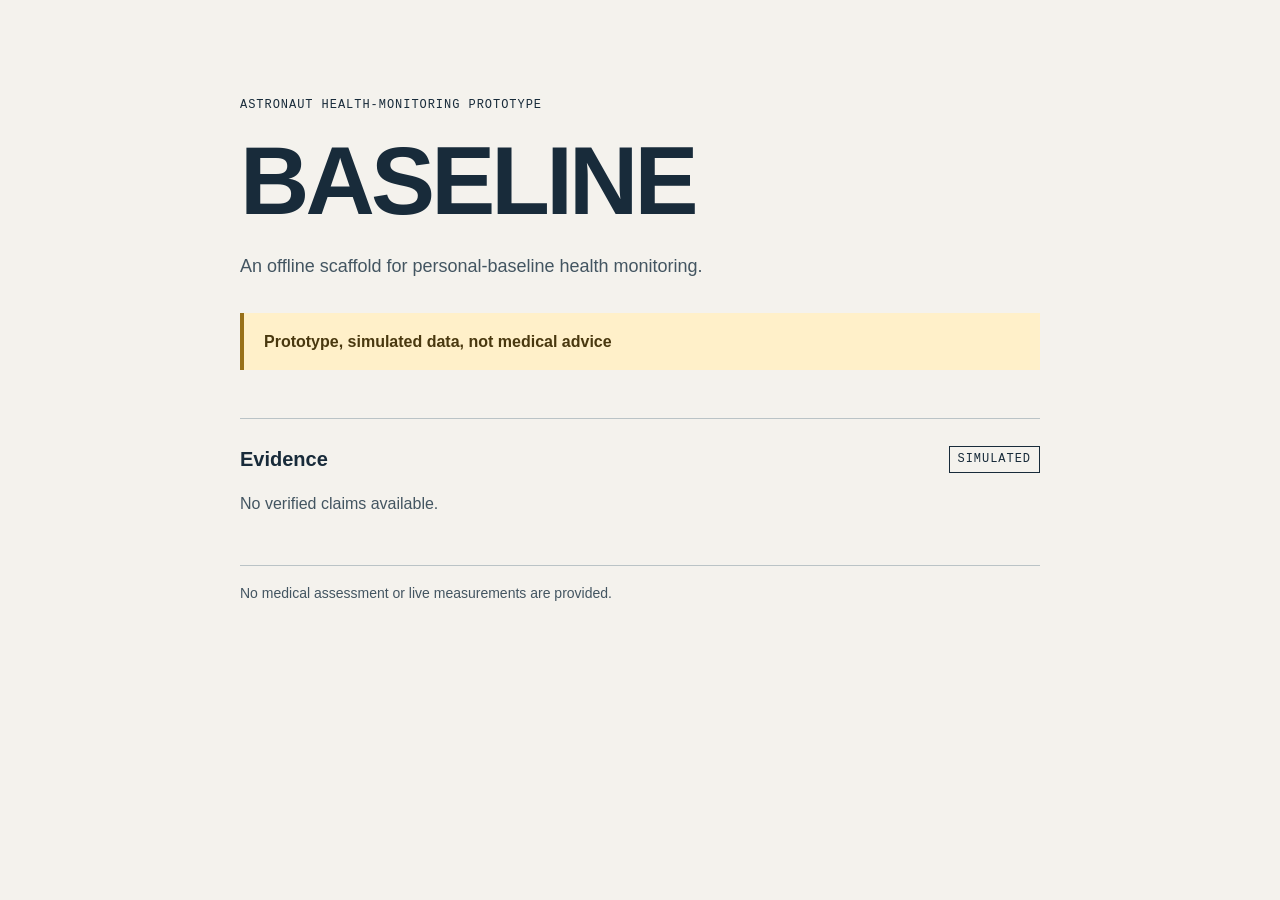
==== index.html @ b64723aa "Add offline BASELINE scaffold" ====
<!doctype html>
<html lang="en">
  <head>
    <meta charset="utf-8">
    <meta name="viewport" content="width=device-width, initial-scale=1">
    <title>BASELINE</title>
    <link rel="stylesheet" href="styles.css">
    <script src="data/claims.js" defer></script>
    <script src="app.js" defer></script>
  </head>
  <body>
    <main class="site-shell">
      <header>
        <p class="eyebrow">Astronaut health-monitoring prototype</p>
        <h1>BASELINE</h1>
        <p class="intro">An offline scaffold for personal-baseline health monitoring.</p>
      </header>

      <p class="prototype-banner" role="note">Prototype, simulated data, not medical advice</p>

      <section class="evidence" aria-labelledby="evidence-heading">
        <div class="section-heading">
          <h2 id="evidence-heading">Evidence</h2>
          <span class="status-label">SIMULATED</span>
        </div>
        <p id="claims-status">No verified claims available.</p>
        <ul id="claims-list" hidden></ul>
      </section>

      <footer>No medical assessment or live measurements are provided.</footer>
    </main>
  </body>
</html>
---- styles.css ----
:root {
  color-scheme: light;
  font-family: "Segoe UI", Arial, sans-serif;
  color: #182b3a;
  background: #f4f2ed;
  line-height: 1.6;
}

* {
  box-sizing: border-box;
}

body {
  margin: 0;
  min-height: 100vh;
}

.site-shell {
  max-width: 56rem;
  margin: 0 auto;
  padding: clamp(2rem, 8vw, 6rem) clamp(1.25rem, 5vw, 3rem);
}

.eyebrow,
.status-label {
  font-family: Consolas, "Courier New", monospace;
  font-size: 0.75rem;
  letter-spacing: 0.08em;
  text-transform: uppercase;
}

.eyebrow {
  margin: 0 0 1rem;
}

h1 {
  margin: 0;
  font-size: clamp(2.75rem, 10vw, 6rem);
  line-height: 1.05;
  letter-spacing: -0.04em;
}

.intro {
  margin: 1.25rem 0 0;
  max-width: 38rem;
  color: #435561;
  font-size: 1.125rem;
}

.prototype-banner {
  margin: 2rem 0 0;
  padding: 1rem 1.25rem;
  border-left: 4px solid #987018;
  background: #fff0c9;
  color: #49380f;
  font-weight: 600;
}

.evidence {
  margin-top: 3rem;
  padding-top: 1.5rem;
  border-top: 1px solid #bac3c6;
}

.section-heading {
  display: flex;
  align-items: center;
  justify-content: space-between;
  flex-wrap: wrap;
  gap: 0.75rem;
}

h2 {
  margin: 0;
  font-size: 1.25rem;
}

.status-label {
  border: 1px solid currentColor;
  padding: 0.2rem 0.5rem;
}

#claims-status,
footer {
  color: #435561;
}

#claims-list {
  padding-left: 1.25rem;
  overflow-wrap: anywhere;
}

#claims-list li + li {
  margin-top: 0.75rem;
}

footer {
  margin-top: 3rem;
  padding-top: 1rem;
  border-top: 1px solid #bac3c6;
  font-size: 0.875rem;
}
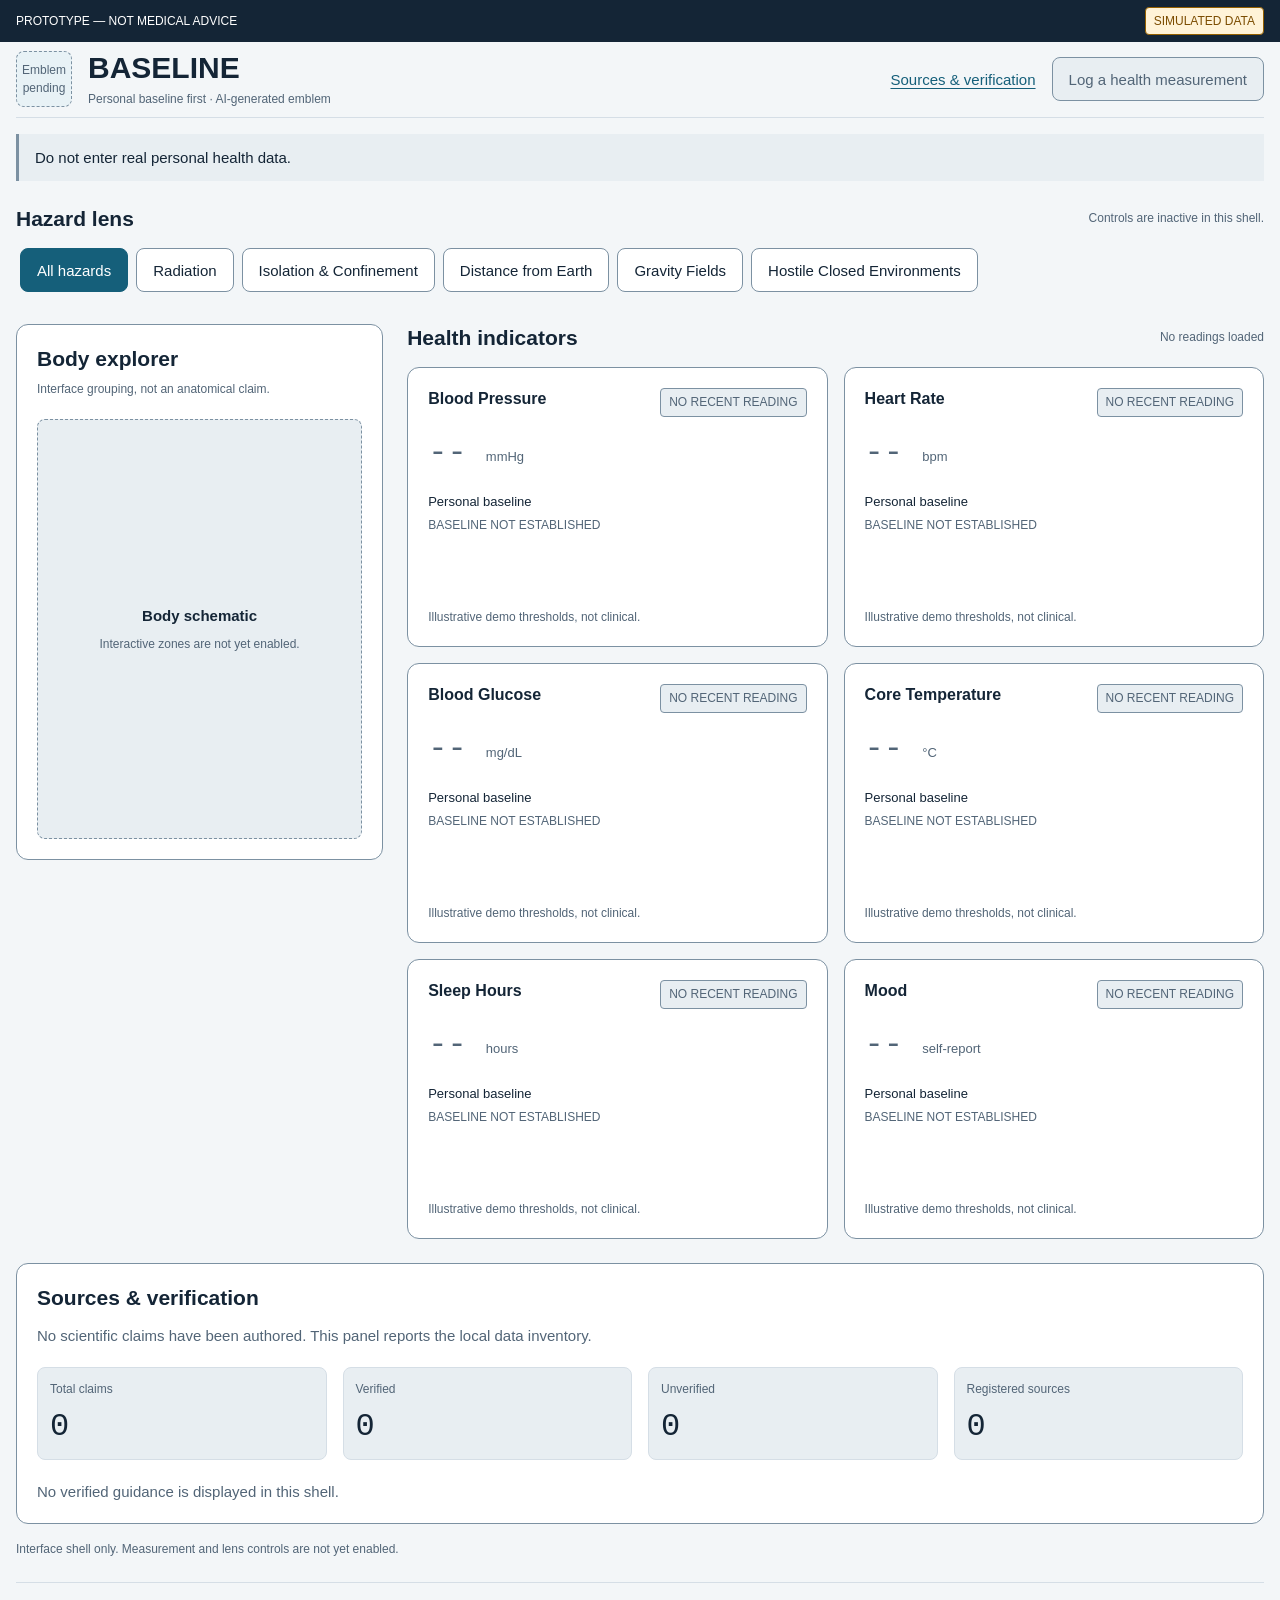
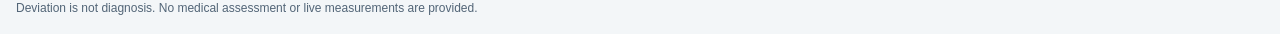
==== commit 9e3aae5b: "Apply BASELINE design tokens and shell" ====
--- a/index.html
+++ b/index.html
@@ -1,33 +1,179 @@
+<!-- AI-assisted (GPT-6 Astra via Kilo), reviewed by author. -->
 <!doctype html>
 <html lang="en">
   <head>
     <meta charset="utf-8">
     <meta name="viewport" content="width=device-width, initial-scale=1">
     <title>BASELINE</title>
+    <link rel="icon" href="favicon.svg" type="image/svg+xml">
     <link rel="stylesheet" href="styles.css">
+    <script src="data/sources.js" defer></script>
     <script src="data/claims.js" defer></script>
     <script src="app.js" defer></script>
   </head>
   <body>
-    <main class="site-shell">
-      <header>
-        <p class="eyebrow">Astronaut health-monitoring prototype</p>
-        <h1>BASELINE</h1>
-        <p class="intro">An offline scaffold for personal-baseline health monitoring.</p>
-      </header>
+    <a class="skip-link" href="#main-content">Skip to health monitor</a>
 
-      <p class="prototype-banner" role="note">Prototype, simulated data, not medical advice</p>
+    <div class="compliance-bar" role="note">
+      <div class="page-wrap compliance-inner">
+        <span>PROTOTYPE &mdash; NOT MEDICAL ADVICE</span>
+        <span class="simulated-badge">SIMULATED DATA</span>
+      </div>
+    </div>
 
-      <section class="evidence" aria-labelledby="evidence-heading">
+    <header class="page-wrap site-header">
+      <div class="brand">
+        <div class="brand-logo">
+          <img id="project-logo" src="assets/baseline-logo.png"
+               alt="BASELINE project emblem (AI-generated)" width="56" height="56">
+          <span id="logo-placeholder" class="logo-placeholder" hidden>Emblem<br>pending</span>
+        </div>
+        <div class="brand-copy">
+          <h1>BASELINE</h1>
+          <p class="metadata">Personal baseline first &middot; AI-generated emblem</p>
+        </div>
+      </div>
+      <div class="header-actions">
+        <a href="#sources-verification">Sources &amp; verification</a>
+        <button id="open-entry" class="button-primary" type="button"
+                aria-describedby="shell-note" disabled>Log a health measurement</button>
+      </div>
+    </header>
+
+    <main id="main-content" class="page-wrap" tabindex="-1">
+      <p class="privacy-notice">Do not enter real personal health data.</p>
+
+      <section class="hazard-bar" aria-labelledby="hazard-heading">
         <div class="section-heading">
-          <h2 id="evidence-heading">Evidence</h2>
-          <span class="status-label">SIMULATED</span>
+          <h2 id="hazard-heading">Hazard lens</h2>
+          <p id="hazard-note" class="metadata">Controls are inactive in this shell.</p>
         </div>
-        <p id="claims-status">No verified claims available.</p>
-        <ul id="claims-list" hidden></ul>
+        <div class="hazard-options" role="group" aria-label="Hazard lens selection"
+             aria-describedby="hazard-note">
+          <button class="hazard-button" type="button" data-hazard="all"
+                  aria-pressed="true" disabled>All hazards</button>
+          <button class="hazard-button" type="button" data-hazard="radiation"
+                  aria-pressed="false" disabled>Radiation</button>
+          <button class="hazard-button" type="button" data-hazard="isolation"
+                  aria-pressed="false" disabled>Isolation &amp; Confinement</button>
+          <button class="hazard-button" type="button" data-hazard="distance"
+                  aria-pressed="false" disabled>Distance from Earth</button>
+          <button class="hazard-button" type="button" data-hazard="gravity"
+                  aria-pressed="false" disabled>Gravity Fields</button>
+          <button class="hazard-button" type="button" data-hazard="closed-environment"
+                  aria-pressed="false" disabled>Hostile Closed Environments</button>
+        </div>
       </section>
 
-      <footer>No medical assessment or live measurements are provided.</footer>
+      <div class="dashboard-grid">
+        <aside class="body-panel" aria-labelledby="body-heading">
+          <h2 id="body-heading">Body explorer</h2>
+          <p class="metadata">Interface grouping, not an anatomical claim.</p>
+          <div id="body-figure-slot" class="body-figure-slot">
+            <div>
+              <p class="slot-title">Body schematic</p>
+              <p class="metadata">Interactive zones are not yet enabled.</p>
+            </div>
+          </div>
+        </aside>
+
+        <section class="indicators" aria-labelledby="indicators-heading">
+          <div class="section-heading">
+            <h2 id="indicators-heading">Health indicators</h2>
+            <p class="metadata">No readings loaded</p>
+          </div>
+          <div id="indicator-grid" class="indicator-grid">
+            <article id="card-blood-pressure" class="indicator-card" data-indicator="blood-pressure"
+                     aria-labelledby="heading-blood-pressure">
+              <header class="card-heading">
+                <h3 id="heading-blood-pressure">Blood Pressure</h3>
+                <span class="status-badge status-neutral">NO RECENT READING</span>
+              </header>
+              <p class="measurement"><span aria-hidden="true">--</span> <span class="measurement-unit">mmHg</span></p>
+              <p><span class="field-label">Personal baseline</span><br><span class="metadata">BASELINE NOT ESTABLISHED</span></p>
+              <p class="metadata slot-description">Illustrative demo thresholds, not clinical.</p>
+            </article>
+
+            <article id="card-heart-rate" class="indicator-card" data-indicator="heart-rate"
+                     aria-labelledby="heading-heart-rate">
+              <header class="card-heading">
+                <h3 id="heading-heart-rate">Heart Rate</h3>
+                <span class="status-badge status-neutral">NO RECENT READING</span>
+              </header>
+              <p class="measurement"><span aria-hidden="true">--</span> <span class="measurement-unit">bpm</span></p>
+              <p><span class="field-label">Personal baseline</span><br><span class="metadata">BASELINE NOT ESTABLISHED</span></p>
+              <p class="metadata slot-description">Illustrative demo thresholds, not clinical.</p>
+            </article>
+
+            <article id="card-blood-glucose" class="indicator-card" data-indicator="blood-glucose"
+                     aria-labelledby="heading-blood-glucose">
+              <header class="card-heading">
+                <h3 id="heading-blood-glucose">Blood Glucose</h3>
+                <span class="status-badge status-neutral">NO RECENT READING</span>
+              </header>
+              <p class="measurement"><span aria-hidden="true">--</span> <span class="measurement-unit">mg/dL</span></p>
+              <p><span class="field-label">Personal baseline</span><br><span class="metadata">BASELINE NOT ESTABLISHED</span></p>
+              <p class="metadata slot-description">Illustrative demo thresholds, not clinical.</p>
+            </article>
+
+            <article id="card-core-temperature" class="indicator-card" data-indicator="core-temperature"
+                     aria-labelledby="heading-core-temperature">
+              <header class="card-heading">
+                <h3 id="heading-core-temperature">Core Temperature</h3>
+                <span class="status-badge status-neutral">NO RECENT READING</span>
+              </header>
+              <p class="measurement"><span aria-hidden="true">--</span> <span class="measurement-unit">&deg;C</span></p>
+              <p><span class="field-label">Personal baseline</span><br><span class="metadata">BASELINE NOT ESTABLISHED</span></p>
+              <p class="metadata slot-description">Illustrative demo thresholds, not clinical.</p>
+            </article>
+
+            <article id="card-sleep-hours" class="indicator-card" data-indicator="sleep-hours"
+                     aria-labelledby="heading-sleep-hours">
+              <header class="card-heading">
+                <h3 id="heading-sleep-hours">Sleep Hours</h3>
+                <span class="status-badge status-neutral">NO RECENT READING</span>
+              </header>
+              <p class="measurement"><span aria-hidden="true">--</span> <span class="measurement-unit">hours</span></p>
+              <p><span class="field-label">Personal baseline</span><br><span class="metadata">BASELINE NOT ESTABLISHED</span></p>
+              <p class="metadata slot-description">Illustrative demo thresholds, not clinical.</p>
+            </article>
+
+            <article id="card-mood" class="indicator-card" data-indicator="mood"
+                     aria-labelledby="heading-mood">
+              <header class="card-heading">
+                <h3 id="heading-mood">Mood</h3>
+                <span class="status-badge status-neutral">NO RECENT READING</span>
+              </header>
+              <p class="measurement"><span aria-hidden="true">--</span> <span class="measurement-unit">self-report</span></p>
+              <p><span class="field-label">Personal baseline</span><br><span class="metadata">BASELINE NOT ESTABLISHED</span></p>
+              <p class="metadata slot-description">Illustrative demo thresholds, not clinical.</p>
+            </article>
+          </div>
+        </section>
+      </div>
+
+      <section id="sources-verification" class="sources-panel" aria-labelledby="sources-heading">
+        <h2 id="sources-heading">Sources &amp; verification</h2>
+        <p>No scientific claims have been authored. This panel reports the local data inventory.</p>
+        <dl class="source-counts">
+          <div><dt>Total claims</dt><dd id="claims-total">--</dd></div>
+          <div><dt>Verified</dt><dd id="claims-verified">--</dd></div>
+          <div><dt>Unverified</dt><dd id="claims-unverified">--</dd></div>
+          <div><dt>Registered sources</dt><dd id="sources-total">--</dd></div>
+        </dl>
+        <p id="claims-status">No verified guidance is displayed in this shell.</p>
+        <noscript>Enable JavaScript to calculate counts from the local data files.</noscript>
+        <section id="dev-lint-panel" class="dev-panel" aria-labelledby="dev-lint-heading" hidden>
+          <h3 id="dev-lint-heading">Development lint</h3>
+          <p class="metadata">Every verified claim needs a registered source ID and a non-empty locator.</p>
+          <p id="dev-lint-status" role="status">Checking verified claim metadata...</p>
+          <ul id="dev-lint-issues" hidden></ul>
+        </section>
+      </section>
+
+      <p id="shell-note" class="metadata">Interface shell only. Measurement and lens controls are not yet enabled.</p>
     </main>
+
+    <footer class="page-wrap site-footer">Deviation is not diagnosis. No medical assessment or live measurements are provided.</footer>
   </body>
 </html>
--- a/styles.css
+++ b/styles.css
@@ -1,13 +1,84 @@
+/* AI-assisted (GPT-6 Astra via Kilo), reviewed by author. */
 :root {
+  /* Brand */
+  --brand-primary: #155F7A;
+  --brand-hover: #104D64;
+  --brand-pressed: #0C3F53;
+  --brand-tint: #E8F2F6;
+
+  /* Surfaces */
+  --bg-canvas: #F3F6F8;
+  --bg-surface: #FFFFFF;
+  --bg-surface-muted: #E8EEF2;
+  --bg-banner: #142536;
+
+  /* Borders */
+  --border-strong: #7C91A2;
+  --border-soft: #D5DEE6;
+
+  /* Typography */
+  --text-primary: #142536;
+  --text-secondary: #526577;
+  --text-inverse: #FFFFFF;
+
+  /* Clinical status */
+  --status-good-bg: #E7F4EB;
+  --status-good-border: #397A57;
+  --status-good-text: #17613D;
+  --status-warn-bg: #FFF3D8;
+  --status-warn-border: #946000;
+  --status-warn-text: #7B4C00;
+  --status-alert-bg: #FCEAEA;
+  --status-alert-border: #B33A3A;
+  --status-alert-text: #A12B2B;
+
+  /* Compliance */
+  --prototype-bg: #142536;
+  --prototype-text: #FFFFFF;
+  --simulated-bg: #FFF3D8;
+  --simulated-border: #946000;
+  --simulated-text: #7B4C00;
+
+  /* Charts and interactions */
+  --chart-line: #155F7A;
+  --chart-grid: #D5DEE6;
+  --chart-baseline-band: #E8EEF2;
+  --focus-ring: #155F7A;
+
+  /* Fonts */
+  --font-ui: "Inter", "Segoe UI", Roboto, Helvetica, Arial, sans-serif;
+  --font-data: "IBM Plex Mono", Consolas, monospace;
+
+  /* Radius */
+  --radius-sm: 4px;
+  --radius-md: 8px;
+  --radius-lg: 12px;
+  --radius-xl: 16px;
+
+  /* Spacing */
+  --space-1: 4px;
+  --space-2: 8px;
+  --space-3: 12px;
+  --space-4: 16px;
+  --space-5: 20px;
+  --space-6: 24px;
+  --space-8: 32px;
+
   color-scheme: light;
-  font-family: "Segoe UI", Arial, sans-serif;
-  color: #182b3a;
-  background: #f4f2ed;
-  line-height: 1.6;
+  font-family: var(--font-ui);
+  color: var(--text-primary);
+  background: var(--bg-canvas);
+  font-size: 15px;
+  line-height: 1.55;
+  font-variant-numeric: tabular-nums;
 }
 
 * {
   box-sizing: border-box;
+}
+
+[hidden] {
+  display: none !important;
 }
 
 body {
@@ -15,88 +86,448 @@
   min-height: 100vh;
 }
 
-.site-shell {
-  max-width: 56rem;
-  margin: 0 auto;
-  padding: clamp(2rem, 8vw, 6rem) clamp(1.25rem, 5vw, 3rem);
-}
-
-.eyebrow,
-.status-label {
-  font-family: Consolas, "Courier New", monospace;
-  font-size: 0.75rem;
-  letter-spacing: 0.08em;
-  text-transform: uppercase;
-}
-
-.eyebrow {
-  margin: 0 0 1rem;
+h1,
+h2,
+h3,
+p {
+  margin: 0;
 }
 
 h1 {
-  margin: 0;
-  font-size: clamp(2.75rem, 10vw, 6rem);
-  line-height: 1.05;
-  letter-spacing: -0.04em;
-}
-
-.intro {
-  margin: 1.25rem 0 0;
-  max-width: 38rem;
-  color: #435561;
-  font-size: 1.125rem;
-}
-
-.prototype-banner {
-  margin: 2rem 0 0;
-  padding: 1rem 1.25rem;
-  border-left: 4px solid #987018;
-  background: #fff0c9;
-  color: #49380f;
+  font-size: 30px;
+  font-weight: 650;
+  line-height: 1.2;
+}
+
+h2 {
+  font-size: 21px;
   font-weight: 600;
-}
-
-.evidence {
-  margin-top: 3rem;
-  padding-top: 1.5rem;
-  border-top: 1px solid #bac3c6;
-}
-
-.section-heading {
+  line-height: 1.3;
+}
+
+h3 {
+  font-size: 16px;
+  font-weight: 600;
+  line-height: 1.4;
+}
+
+a {
+  color: var(--brand-primary);
+  text-underline-offset: 3px;
+}
+
+a:hover {
+  color: var(--brand-hover);
+}
+
+button,
+input,
+select,
+textarea {
+  font: inherit;
+}
+
+button {
+  min-height: 44px;
+  padding: var(--space-2) var(--space-4);
+  border: 1px solid var(--border-strong);
+  border-radius: var(--radius-md);
+  background: var(--bg-surface);
+  color: var(--text-primary);
+  font-weight: 500;
+  cursor: pointer;
+}
+
+button:disabled {
+  cursor: not-allowed;
+}
+
+:focus-visible {
+  outline: 3px solid var(--focus-ring);
+  outline-offset: 3px;
+}
+
+.page-wrap {
+  width: min(calc(100% - var(--space-8)), 1320px);
+  margin-inline: auto;
+}
+
+.skip-link {
+  position: fixed;
+  top: var(--space-2);
+  left: var(--space-4);
+  z-index: 20;
+  padding: var(--space-3) var(--space-4);
+  border-radius: var(--radius-sm);
+  background: var(--bg-surface);
+  transform: translateY(-200%);
+}
+
+.skip-link:focus {
+  transform: translateY(0);
+}
+
+.metadata,
+.status-badge,
+.simulated-badge,
+.compliance-bar {
+  font-size: 12px;
+  font-weight: 500;
+}
+
+.metadata {
+  color: var(--text-secondary);
+}
+
+.compliance-bar {
+  position: sticky;
+  top: 0;
+  z-index: 10;
+  background: var(--prototype-bg);
+  color: var(--prototype-text);
+}
+
+.compliance-inner {
+  display: flex;
+  align-items: center;
+  justify-content: space-between;
+  gap: var(--space-2);
+  min-height: 42px;
+  padding-block: var(--space-1);
+}
+
+.simulated-badge {
+  flex-shrink: 0;
+  padding: var(--space-1) var(--space-2);
+  border: 1px solid var(--simulated-border);
+  border-radius: var(--radius-sm);
+  background: var(--simulated-bg);
+  color: var(--simulated-text);
+}
+
+.site-header,
+.brand,
+.header-actions {
+  display: flex;
+  align-items: center;
+  gap: var(--space-4);
+}
+
+.site-header {
+  justify-content: space-between;
+  flex-wrap: wrap;
+  min-height: 64px;
+  padding-block: var(--space-2);
+  border-bottom: 1px solid var(--border-soft);
+}
+
+.brand {
+  min-width: 0;
+}
+
+.brand-logo {
+  flex: 0 0 56px;
+  width: 56px;
+  height: 56px;
+}
+
+.brand-logo img {
+  display: block;
+  width: 100%;
+  height: 100%;
+  object-fit: contain;
+}
+
+.logo-placeholder {
+  display: grid;
+  place-content: center;
+  width: 100%;
+  height: 100%;
+  border: 1px dashed var(--border-strong);
+  border-radius: var(--radius-md);
+  background: var(--brand-tint);
+  color: var(--text-secondary);
+  font-size: 12px;
+  text-align: center;
+}
+
+.brand-copy p {
+  margin-top: var(--space-1);
+}
+
+.header-actions {
+  flex-wrap: wrap;
+}
+
+.header-actions a {
+  display: inline-flex;
+  align-items: center;
+  min-height: 44px;
+}
+
+.button-primary {
+  border-color: var(--brand-primary);
+  background: var(--brand-primary);
+  color: var(--text-inverse);
+}
+
+.button-primary:hover:not(:disabled) {
+  border-color: var(--brand-hover);
+  background: var(--brand-hover);
+}
+
+.button-primary:active:not(:disabled) {
+  border-color: var(--brand-pressed);
+  background: var(--brand-pressed);
+}
+
+.button-primary:disabled {
+  border-color: var(--border-strong);
+  background: var(--bg-surface-muted);
+  color: var(--text-secondary);
+}
+
+.privacy-notice {
+  margin-top: var(--space-4);
+  padding: var(--space-3) var(--space-4);
+  border-left: 3px solid var(--border-strong);
+  background: var(--bg-surface-muted);
+}
+
+.section-heading,
+.card-heading {
   display: flex;
   align-items: center;
   justify-content: space-between;
   flex-wrap: wrap;
-  gap: 0.75rem;
-}
-
-h2 {
-  margin: 0;
-  font-size: 1.25rem;
-}
-
-.status-label {
-  border: 1px solid currentColor;
-  padding: 0.2rem 0.5rem;
-}
-
-#claims-status,
-footer {
-  color: #435561;
-}
-
-#claims-list {
-  padding-left: 1.25rem;
+  gap: var(--space-2);
+}
+
+.hazard-bar {
+  margin-block: var(--space-6);
+}
+
+.hazard-options {
+  display: flex;
+  gap: var(--space-2);
+  overflow-x: auto;
+  margin-top: var(--space-3);
+  padding: var(--space-1) var(--space-1) var(--space-2);
+  scrollbar-color: var(--border-strong) var(--bg-canvas);
+}
+
+.hazard-button {
+  flex: 0 0 auto;
+  white-space: nowrap;
+}
+
+.hazard-button:hover:not(:disabled) {
+  background: var(--brand-tint);
+}
+
+.hazard-button[aria-pressed="true"] {
+  border-color: var(--brand-primary);
+  background: var(--brand-primary);
+  color: var(--text-inverse);
+}
+
+.dashboard-grid {
+  display: grid;
+  grid-template-columns: minmax(0, 3fr) minmax(0, 7fr);
+  align-items: start;
+  gap: var(--space-6);
+}
+
+.body-panel,
+.indicator-card,
+.sources-panel {
+  min-width: 0;
+  padding: var(--space-5);
+  border: 1px solid var(--border-strong);
+  border-radius: var(--radius-lg);
+  background: var(--bg-surface);
+}
+
+.body-panel > .metadata {
+  margin-top: var(--space-2);
+}
+
+.body-figure-slot {
+  display: grid;
+  place-items: center;
+  min-height: 420px;
+  margin-top: var(--space-5);
+  padding: var(--space-5);
+  border: 1px dashed var(--border-strong);
+  border-radius: var(--radius-md);
+  background: var(--bg-surface-muted);
+  text-align: center;
+}
+
+.slot-title {
+  margin-bottom: var(--space-2);
+  font-weight: 600;
+}
+
+.indicators > .section-heading {
+  margin-bottom: var(--space-4);
+}
+
+.indicator-grid {
+  display: grid;
+  grid-template-columns: repeat(2, minmax(0, 1fr));
+  gap: var(--space-4);
+}
+
+.indicator-card {
+  display: flex;
+  flex-direction: column;
+  gap: var(--space-4);
+  min-height: 280px;
+}
+
+.card-heading {
+  align-items: start;
+}
+
+.status-badge {
+  padding: var(--space-1) var(--space-2);
+  border: 1px solid var(--border-strong);
+  border-radius: var(--radius-sm);
+}
+
+.status-neutral {
+  background: var(--bg-surface-muted);
+  color: var(--text-secondary);
+}
+
+.status-good {
+  border-color: var(--status-good-border);
+  background: var(--status-good-bg);
+  color: var(--status-good-text);
+}
+
+.status-warn {
+  border-color: var(--status-warn-border);
+  background: var(--status-warn-bg);
+  color: var(--status-warn-text);
+}
+
+.status-alert {
+  border-color: var(--status-alert-border);
+  background: var(--status-alert-bg);
+  color: var(--status-alert-text);
+}
+
+.measurement,
+.source-counts dd {
+  font-family: var(--font-data);
+  font-size: 32px;
+  font-weight: 500;
+  line-height: 1.25;
+}
+
+.measurement {
+  color: var(--text-secondary);
+}
+
+.measurement-unit,
+.field-label {
+  font-family: var(--font-ui);
+  font-size: 13px;
+  font-weight: 500;
+}
+
+.slot-description {
+  margin-top: auto;
+}
+
+.sources-panel {
+  margin-top: var(--space-6);
+}
+
+.sources-panel > p,
+.sources-panel > noscript {
+  display: block;
+  margin-top: var(--space-3);
+  color: var(--text-secondary);
+}
+
+.source-counts {
+  display: grid;
+  grid-template-columns: repeat(4, minmax(0, 1fr));
+  gap: var(--space-4);
+  margin-block: var(--space-5);
+}
+
+.source-counts > div {
+  padding: var(--space-3);
+  border: 1px solid var(--border-soft);
+  border-radius: var(--radius-md);
+  background: var(--bg-surface-muted);
+}
+
+.source-counts dt {
+  color: var(--text-secondary);
+  font-size: 12px;
+  font-weight: 500;
+}
+
+.source-counts dd {
+  margin: var(--space-2) 0 0;
+}
+
+.dev-panel {
+  margin-top: var(--space-5);
+  padding: var(--space-4);
+  border: 1px solid var(--border-strong);
+  border-radius: var(--radius-md);
+  background: var(--bg-surface-muted);
+}
+
+.dev-panel p,
+.dev-panel ul {
+  margin-top: var(--space-2);
+}
+
+.dev-panel ul {
+  margin-bottom: 0;
+  padding-left: var(--space-5);
   overflow-wrap: anywhere;
 }
 
-#claims-list li + li {
-  margin-top: 0.75rem;
-}
-
-footer {
-  margin-top: 3rem;
-  padding-top: 1rem;
-  border-top: 1px solid #bac3c6;
-  font-size: 0.875rem;
-}
+#shell-note {
+  margin-top: var(--space-4);
+}
+
+.site-footer {
+  margin-top: var(--space-6);
+  padding-block: var(--space-4);
+  border-top: 1px solid var(--border-soft);
+  color: var(--text-secondary);
+  font-size: 12px;
+}
+
+@media (max-width: 960px) {
+  .dashboard-grid {
+    grid-template-columns: minmax(0, 1fr);
+  }
+
+  .body-figure-slot {
+    min-height: 280px;
+  }
+}
+
+@media (max-width: 700px) {
+  .indicator-grid {
+    grid-template-columns: minmax(0, 1fr);
+  }
+
+  .source-counts {
+    grid-template-columns: repeat(2, minmax(0, 1fr));
+  }
+
+  .header-actions {
+    width: 100%;
+  }
+}
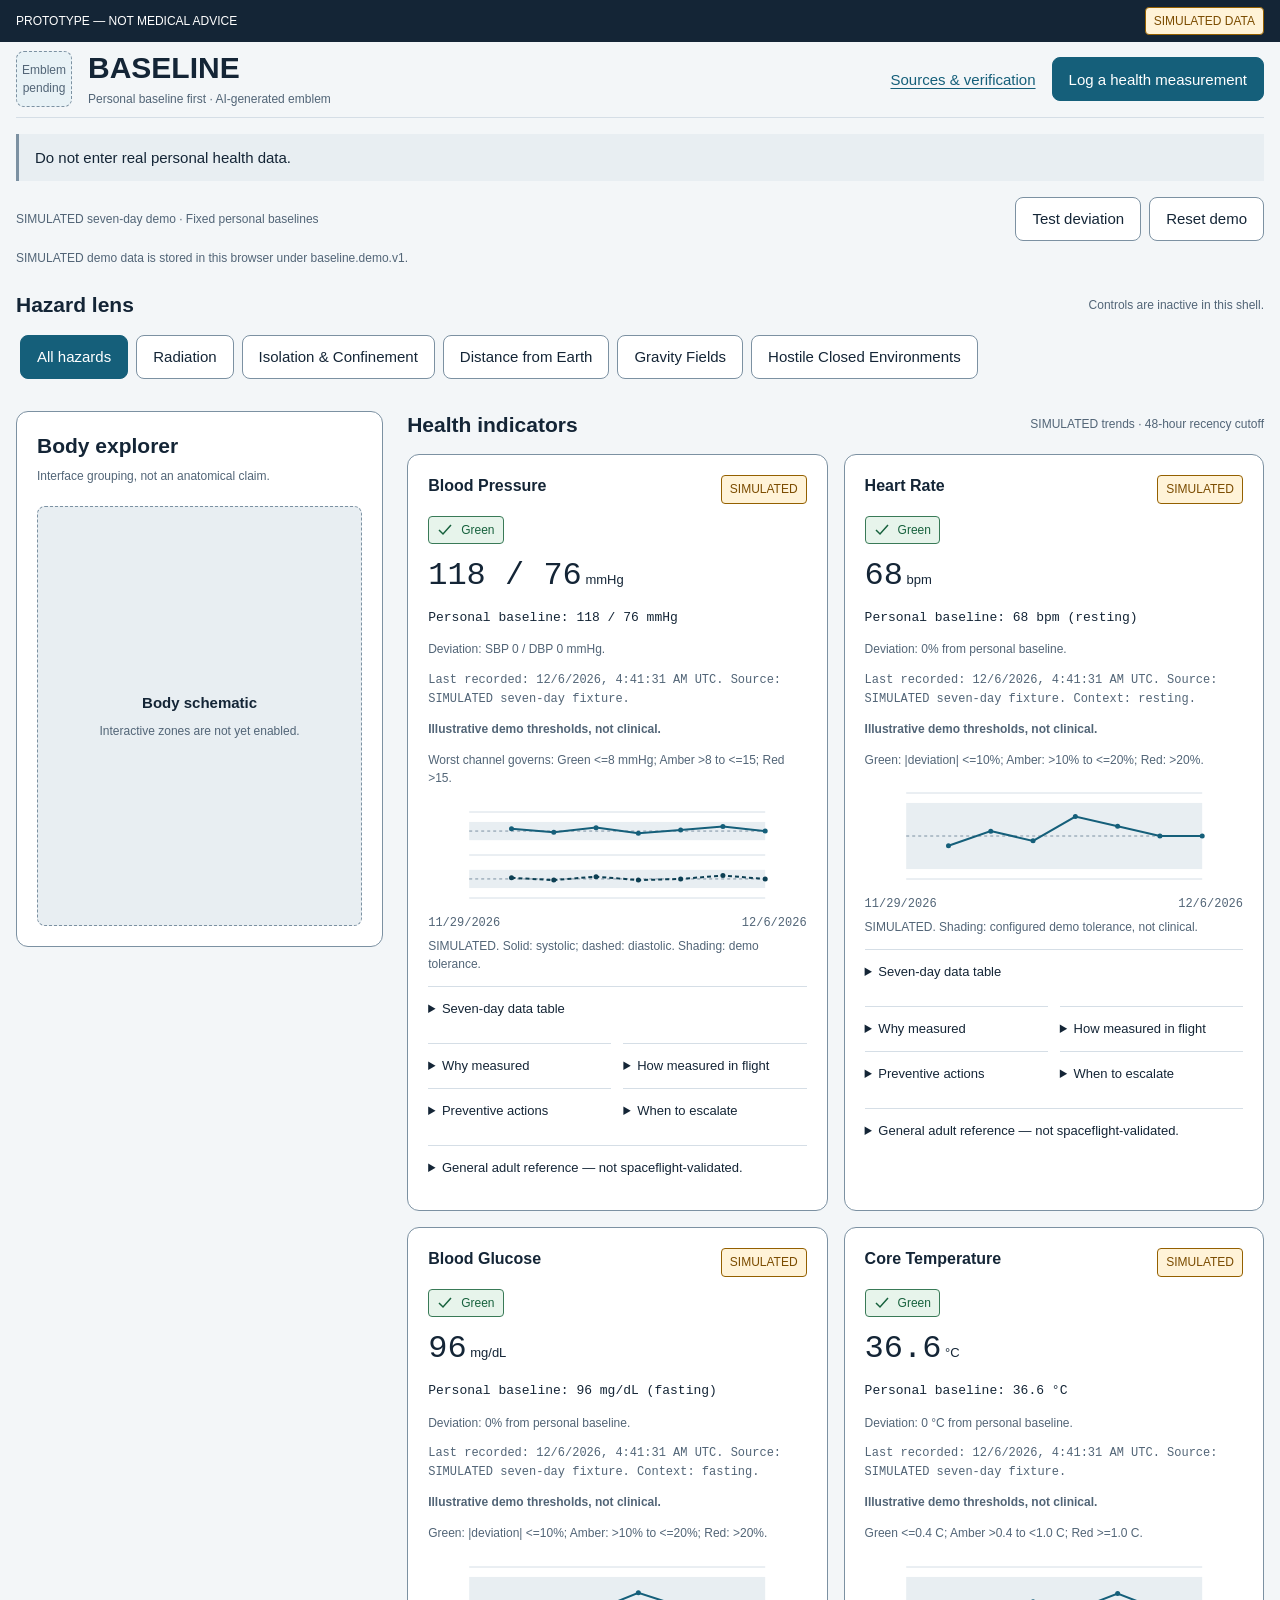
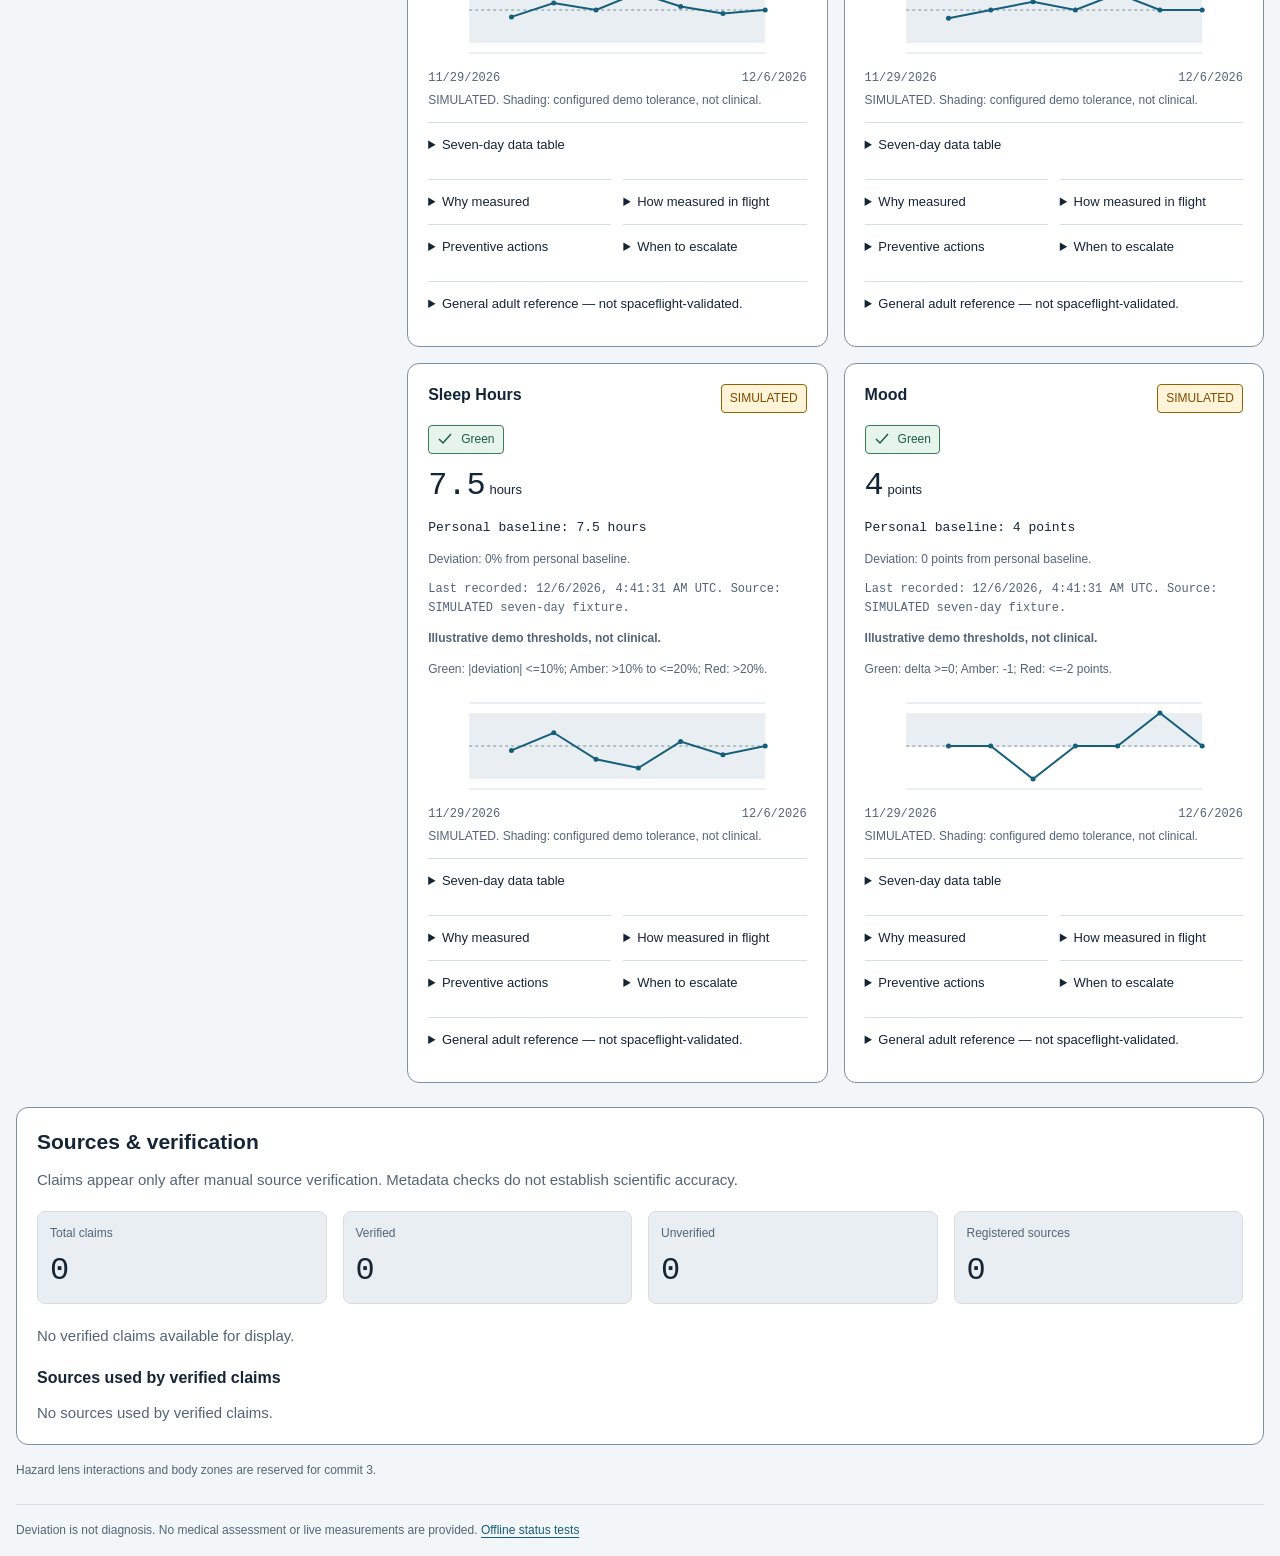
==== commit 3a3d45db: "Add offline baseline demo and status tests" ====
--- a/index.html
+++ b/index.html
@@ -1,4 +1,3 @@
-<!-- AI-assisted (GPT-6 Astra via Kilo), reviewed by author. -->
 <!doctype html>
 <html lang="en">
   <head>
@@ -9,6 +8,7 @@
     <link rel="stylesheet" href="styles.css">
     <script src="data/sources.js" defer></script>
     <script src="data/claims.js" defer></script>
+    <script src="status.js" defer></script>
     <script src="app.js" defer></script>
   </head>
   <body>
@@ -36,12 +36,57 @@
       <div class="header-actions">
         <a href="#sources-verification">Sources &amp; verification</a>
         <button id="open-entry" class="button-primary" type="button"
-                aria-describedby="shell-note" disabled>Log a health measurement</button>
+                aria-controls="entry-panel" aria-expanded="false" disabled>Log a health measurement</button>
       </div>
     </header>
 
     <main id="main-content" class="page-wrap" tabindex="-1">
       <p class="privacy-notice">Do not enter real personal health data.</p>
+
+      <div class="demo-toolbar">
+        <p class="metadata">SIMULATED seven-day demo &middot; Fixed personal baselines</p>
+        <div class="demo-actions">
+          <button id="test-deviation" type="button" disabled>Test deviation</button>
+          <button id="reset-demo" type="button" disabled>Reset demo</button>
+        </div>
+      </div>
+      <p id="storage-status" class="metadata" role="status">Demo storage is not initialized.</p>
+      <p id="demo-announcement" class="demo-announcement" role="status" aria-live="polite"></p>
+
+      <section id="entry-panel" class="entry-panel" aria-labelledby="entry-heading" hidden>
+        <h2 id="entry-heading">Log a health measurement</h2>
+        <p>SIMULATED input only. Do not enter real personal health data.</p>
+        <p id="entry-limits-note" class="metadata">Validation uses entry limits, not clinical thresholds. Values are rejected, never clamped.</p>
+        <form id="measurement-form" novalidate>
+          <div class="form-field">
+            <label for="entry-indicator">Indicator</label>
+            <select id="entry-indicator" name="indicator" required></select>
+          </div>
+          <div id="entry-fields" class="field-grid"></div>
+          <div class="field-grid">
+            <div class="form-field">
+              <label for="entry-timestamp">Measurement timestamp (local time)</label>
+              <input id="entry-timestamp" name="timestamp" type="datetime-local" step="1" required
+                     aria-describedby="entry-timestamp-hint entry-timestamp-error">
+              <p id="entry-timestamp-hint" class="metadata">Past entries are allowed; future timestamps are not. Cards use the latest timestamp.</p>
+              <p id="entry-timestamp-error" class="field-error" hidden></p>
+            </div>
+            <div class="form-field">
+              <label for="entry-source">Input source</label>
+              <select id="entry-source" name="source" required aria-describedby="entry-source-error">
+                <option value="SIMULATED manual demo entry">SIMULATED manual demo entry</option>
+                <option value="SIMULATED device example">SIMULATED device example</option>
+              </select>
+              <p id="entry-source-error" class="field-error" hidden></p>
+            </div>
+          </div>
+          <div id="entry-errors" class="validation-summary" role="alert" hidden></div>
+          <div class="form-actions">
+            <button class="button-primary" type="submit">Save Measurement</button>
+            <button id="cancel-entry" type="button">Cancel</button>
+          </div>
+        </form>
+      </section>
 
       <section class="hazard-bar" aria-labelledby="hazard-heading">
         <div class="section-heading">
@@ -80,7 +125,7 @@
         <section class="indicators" aria-labelledby="indicators-heading">
           <div class="section-heading">
             <h2 id="indicators-heading">Health indicators</h2>
-            <p class="metadata">No readings loaded</p>
+            <p id="reading-summary" class="metadata">No readings loaded</p>
           </div>
           <div id="indicator-grid" class="indicator-grid">
             <article id="card-blood-pressure" class="indicator-card" data-indicator="blood-pressure"
@@ -154,26 +199,29 @@
 
       <section id="sources-verification" class="sources-panel" aria-labelledby="sources-heading">
         <h2 id="sources-heading">Sources &amp; verification</h2>
-        <p>No scientific claims have been authored. This panel reports the local data inventory.</p>
+        <p>Claims appear only after manual source verification. Metadata checks do not establish scientific accuracy.</p>
         <dl class="source-counts">
           <div><dt>Total claims</dt><dd id="claims-total">--</dd></div>
           <div><dt>Verified</dt><dd id="claims-verified">--</dd></div>
           <div><dt>Unverified</dt><dd id="claims-unverified">--</dd></div>
           <div><dt>Registered sources</dt><dd id="sources-total">--</dd></div>
         </dl>
-        <p id="claims-status">No verified guidance is displayed in this shell.</p>
+        <p id="claims-status">No verified claims available for display.</p>
+        <h3 class="sources-list-heading">Sources used by verified claims</h3>
+        <p id="sources-used-empty">No sources used by verified claims.</p>
+        <ul id="sources-used" class="sources-list" hidden></ul>
         <noscript>Enable JavaScript to calculate counts from the local data files.</noscript>
         <section id="dev-lint-panel" class="dev-panel" aria-labelledby="dev-lint-heading" hidden>
           <h3 id="dev-lint-heading">Development lint</h3>
-          <p class="metadata">Every verified claim needs a registered source ID and a non-empty locator.</p>
+          <p class="metadata">Checks source IDs, locators, verification dates, card sections, and hazard/tier metadata. No sources are contacted.</p>
           <p id="dev-lint-status" role="status">Checking verified claim metadata...</p>
           <ul id="dev-lint-issues" hidden></ul>
         </section>
       </section>
 
-      <p id="shell-note" class="metadata">Interface shell only. Measurement and lens controls are not yet enabled.</p>
+      <p id="shell-note" class="metadata">Hazard lens interactions and body zones are reserved for commit 3.</p>
     </main>
 
-    <footer class="page-wrap site-footer">Deviation is not diagnosis. No medical assessment or live measurements are provided.</footer>
+    <footer class="page-wrap site-footer">Deviation is not diagnosis. No medical assessment or live measurements are provided. <a href="tests.html">Offline status tests</a></footer>
   </body>
 </html>
--- a/styles.css
+++ b/styles.css
@@ -1,4 +1,3 @@
-/* AI-assisted (GPT-6 Astra via Kilo), reviewed by author. */
 :root {
   /* Brand */
   --brand-primary: #155F7A;
@@ -382,7 +381,7 @@
 .indicator-card {
   display: flex;
   flex-direction: column;
-  gap: var(--space-4);
+  gap: var(--space-3);
   min-height: 280px;
 }
 
@@ -428,6 +427,10 @@
 }
 
 .measurement {
+  color: var(--text-primary);
+}
+
+.indicator-card[data-state="neutral"] .measurement {
   color: var(--text-secondary);
 }
 
@@ -508,6 +511,316 @@
   font-size: 12px;
 }
 
+.demo-toolbar,
+.demo-actions,
+.form-actions {
+  display: flex;
+  align-items: center;
+  flex-wrap: wrap;
+  gap: var(--space-2);
+}
+
+.demo-toolbar {
+  justify-content: space-between;
+  margin-block: var(--space-4) var(--space-2);
+}
+
+.demo-announcement:not(:empty) {
+  margin-top: var(--space-3);
+  padding: var(--space-3) var(--space-4);
+  border-left: 3px solid var(--brand-primary);
+  background: var(--brand-tint);
+}
+
+.entry-panel {
+  margin-top: var(--space-5);
+  padding: var(--space-5);
+  border: 1px solid var(--brand-primary);
+  border-radius: var(--radius-lg);
+  background: var(--bg-surface);
+  scroll-margin-top: 64px;
+}
+
+.entry-panel > p {
+  margin-top: var(--space-2);
+}
+
+#measurement-form {
+  margin-top: var(--space-4);
+}
+
+.field-grid {
+  display: grid;
+  grid-template-columns: repeat(2, minmax(0, 1fr));
+  gap: var(--space-4);
+  margin-block: var(--space-4);
+}
+
+.form-field {
+  min-width: 0;
+}
+
+.form-field label {
+  display: block;
+  margin-bottom: var(--space-2);
+  font-size: 13px;
+  font-weight: 500;
+}
+
+.form-field input,
+.form-field select {
+  width: 100%;
+  min-height: 44px;
+  padding: var(--space-2) var(--space-3);
+  border: 1px solid var(--border-strong);
+  border-radius: var(--radius-md);
+  background: var(--bg-surface);
+  color: var(--text-primary);
+}
+
+.form-field .metadata,
+.field-error {
+  margin-top: var(--space-2);
+}
+
+.form-field [aria-invalid="true"] {
+  border-color: var(--status-alert-border);
+}
+
+.field-error {
+  color: var(--status-alert-text);
+  font-size: 13px;
+}
+
+.validation-summary {
+  margin-block: var(--space-4);
+  padding: var(--space-3) var(--space-4);
+  border: 1px solid var(--status-alert-border);
+  border-radius: var(--radius-md);
+  background: var(--status-alert-bg);
+  color: var(--status-alert-text);
+}
+
+.validation-summary ul {
+  margin: 0;
+  padding-left: var(--space-4);
+}
+
+.form-actions {
+  margin-top: var(--space-4);
+}
+
+.card-status {
+  display: inline-flex;
+  align-items: center;
+  align-self: start;
+  gap: var(--space-2);
+  max-width: 100%;
+}
+
+.status-icon {
+  flex-shrink: 0;
+}
+
+.baseline-summary {
+  font-family: var(--font-data);
+  font-size: 13px;
+}
+
+.recorded {
+  font-family: var(--font-data);
+  font-weight: 400;
+  overflow-wrap: anywhere;
+}
+
+.threshold-note {
+  font-weight: 600;
+}
+
+.trend-figure {
+  margin: 0;
+}
+
+.sparkline {
+  display: block;
+  width: 100%;
+  height: 110px;
+}
+
+.chart-gridline {
+  stroke: var(--chart-grid);
+  stroke-width: 1;
+}
+
+.tolerance-band {
+  fill: var(--chart-baseline-band);
+}
+
+.baseline-line {
+  stroke: var(--border-strong);
+  stroke-width: 1;
+  stroke-dasharray: 3 3;
+}
+
+.trend-line {
+  fill: none;
+  stroke: var(--chart-line);
+  stroke-width: 2;
+  vector-effect: non-scaling-stroke;
+}
+
+.trend-line-secondary {
+  stroke: var(--brand-pressed);
+  stroke-dasharray: 4 3;
+}
+
+.trend-point {
+  fill: var(--chart-line);
+}
+
+.trend-point-secondary {
+  fill: var(--brand-pressed);
+}
+
+.chart-times {
+  display: flex;
+  justify-content: space-between;
+  gap: var(--space-2);
+  margin-block: var(--space-1);
+  font-family: var(--font-data);
+  font-weight: 400;
+}
+
+.guidance-grid {
+  display: grid;
+  grid-template-columns: repeat(2, minmax(0, 1fr));
+  column-gap: var(--space-3);
+}
+
+.guidance-grid details[open] {
+  grid-column: 1 / -1;
+}
+
+.guidance-section,
+.trend-data {
+  min-width: 0;
+  border-top: 1px solid var(--border-soft);
+}
+
+summary {
+  min-height: 44px;
+  padding-block: var(--space-3);
+  font-size: 13px;
+  font-weight: 500;
+  cursor: pointer;
+}
+
+details[open] > summary {
+  color: var(--brand-primary);
+}
+
+.guidance-section > p,
+.trend-data > p {
+  padding-bottom: var(--space-3);
+}
+
+.claim-list {
+  margin: 0 0 var(--space-3);
+  padding-left: var(--space-4);
+  overflow-wrap: anywhere;
+}
+
+.claim-list li + li {
+  margin-top: var(--space-3);
+}
+
+.claim-citation {
+  margin-top: var(--space-2);
+}
+
+.sources-list-heading {
+  margin-top: var(--space-5);
+}
+
+.sources-list {
+  padding-left: var(--space-5);
+  overflow-wrap: anywhere;
+}
+
+.sources-list li + li {
+  margin-top: var(--space-3);
+}
+
+.sources-list .metadata {
+  display: block;
+  margin-top: var(--space-1);
+}
+
+.table-scroll {
+  max-width: 100%;
+  overflow-x: auto;
+}
+
+table {
+  width: 100%;
+  min-width: 32rem;
+  border-collapse: collapse;
+}
+
+caption {
+  padding-block: var(--space-2);
+  color: var(--text-secondary);
+  font-size: 12px;
+  text-align: left;
+}
+
+th,
+td {
+  padding: var(--space-2);
+  border-bottom: 1px solid var(--border-soft);
+  font-size: 12px;
+  text-align: left;
+  vertical-align: top;
+  overflow-wrap: anywhere;
+}
+
+th {
+  font-weight: 500;
+}
+
+td {
+  font-family: var(--font-data);
+}
+
+.tests-page {
+  padding-block: var(--space-8);
+}
+
+.tests-page > p {
+  margin-top: var(--space-4);
+}
+
+#test-summary {
+  margin-bottom: var(--space-4);
+  padding: var(--space-4);
+  border: 1px solid var(--border-strong);
+  border-radius: var(--radius-md);
+  background: var(--bg-surface);
+  font-family: var(--font-data);
+}
+
+.test-pass {
+  background: var(--status-good-bg);
+  color: var(--status-good-text);
+  font-weight: 600;
+}
+
+.test-fail {
+  background: var(--status-alert-bg);
+  color: var(--status-alert-text);
+  font-weight: 600;
+}
+
 @media (max-width: 960px) {
   .dashboard-grid {
     grid-template-columns: minmax(0, 1fr);
@@ -519,7 +832,9 @@
 }
 
 @media (max-width: 700px) {
-  .indicator-grid {
+  .indicator-grid,
+  .field-grid,
+  .guidance-grid {
     grid-template-columns: minmax(0, 1fr);
   }
 
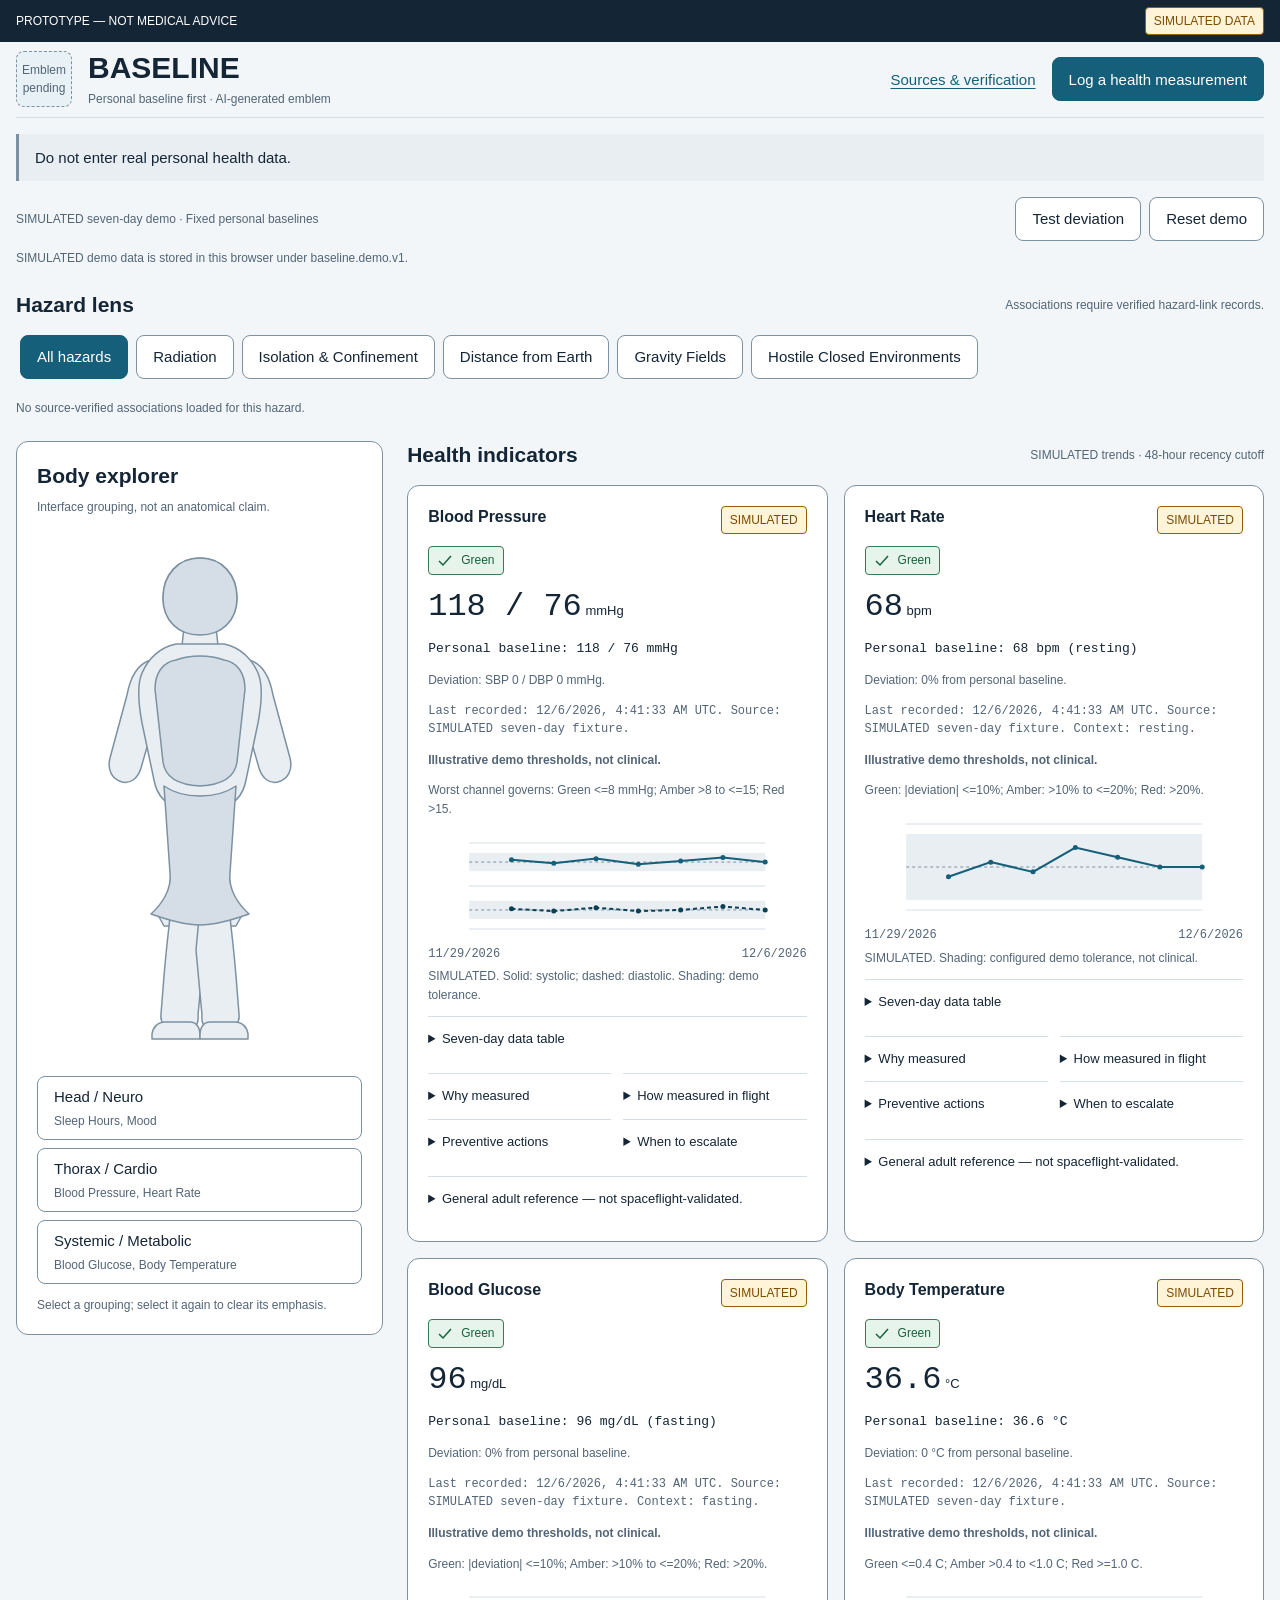
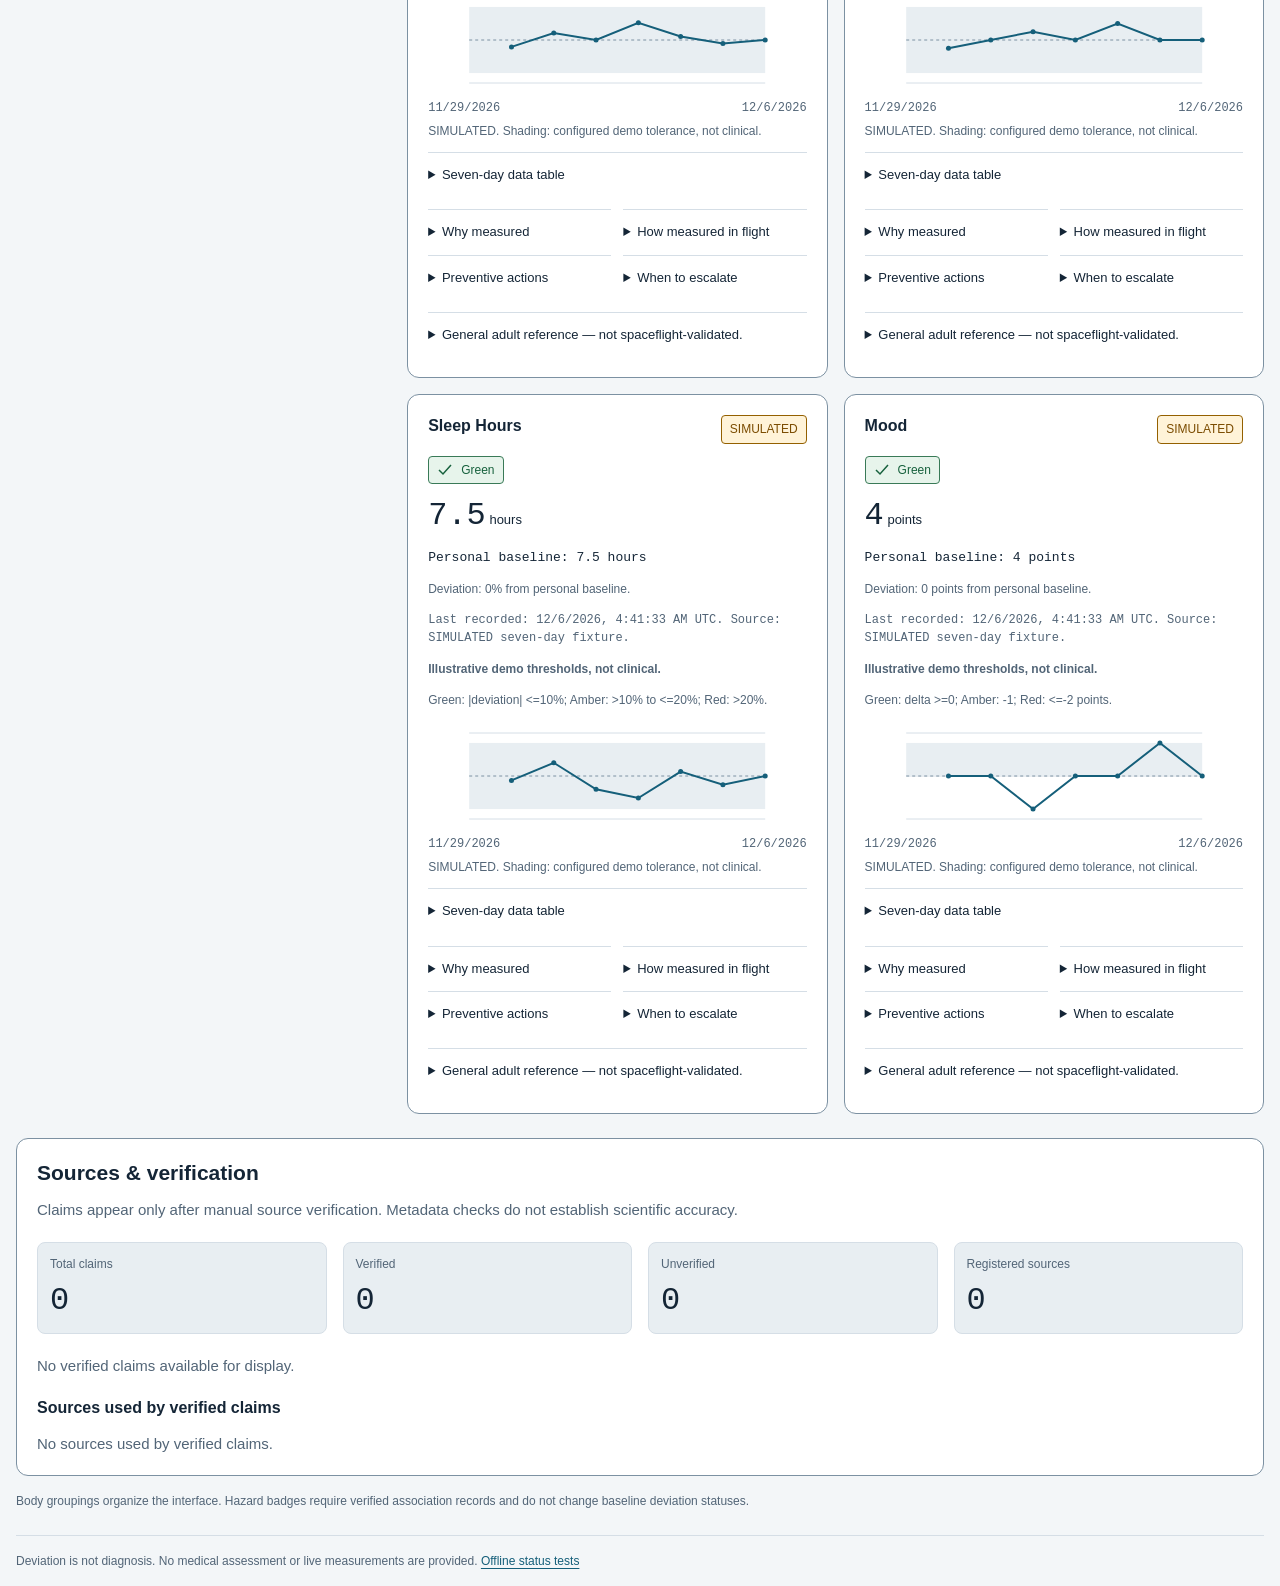
==== commit 92ed2319: "Add verified hazard lens and body interactions" ====
--- a/index.html
+++ b/index.html
@@ -91,7 +91,7 @@
       <section class="hazard-bar" aria-labelledby="hazard-heading">
         <div class="section-heading">
           <h2 id="hazard-heading">Hazard lens</h2>
-          <p id="hazard-note" class="metadata">Controls are inactive in this shell.</p>
+          <p id="hazard-note" class="metadata">Associations require verified hazard-link records.</p>
         </div>
         <div class="hazard-options" role="group" aria-label="Hazard lens selection"
              aria-describedby="hazard-note">
@@ -108,18 +108,61 @@
           <button class="hazard-button" type="button" data-hazard="closed-environment"
                   aria-pressed="false" disabled>Hostile Closed Environments</button>
         </div>
+        <p id="hazard-association-status" class="metadata" role="status" aria-live="polite">No source-verified associations loaded for this hazard.</p>
+        <aside id="radiation-design-note" class="design-note" aria-labelledby="radiation-note-heading" hidden>
+          <h3 id="radiation-note-heading">BASELINE design note</h3>
+          <p>The six indicators do not measure radiation exposure.</p>
+        </aside>
       </section>
 
       <div class="dashboard-grid">
         <aside class="body-panel" aria-labelledby="body-heading">
           <h2 id="body-heading">Body explorer</h2>
-          <p class="metadata">Interface grouping, not an anatomical claim.</p>
-          <div id="body-figure-slot" class="body-figure-slot">
-            <div>
-              <p class="slot-title">Body schematic</p>
-              <p class="metadata">Interactive zones are not yet enabled.</p>
-            </div>
-          </div>
+          <p id="body-grouping-note" class="metadata">Interface grouping, not an anatomical claim.</p>
+          <svg id="body-schematic" xmlns="http://www.w3.org/2000/svg"
+               viewBox="0 0 240 520" role="group" aria-labelledby="body-title body-desc">
+            <title id="body-title">BASELINE body schematic</title>
+            <desc id="body-desc">Geometric human silhouette with three selectable interface groupings. Use the zones or the equivalent buttons to emphasize indicator cards; these groupings are not anatomical claims.</desc>
+            <g id="body-base" class="silhouette" aria-hidden="true">
+              <path d="M120 22 C98 22 83 39 83 62 C83 84 98 99 120 99 C142 99 157 84 157 62 C157 39 142 22 120 22 Z"/>
+              <path d="M104 91 L136 91 L140 128 L100 128 Z"/>
+              <path d="M68 125 C56 130 50 143 47 159 L30 222 C27 234 32 243 42 246 C51 248 58 242 61 232 L79 169 L91 137 Z"/>
+              <path d="M172 125 C184 130 190 143 193 159 L210 222 C213 234 208 243 198 246 C189 248 182 242 179 232 L161 169 L149 137 Z"/>
+              <path d="M96 108 C80 111 68 123 62 137 C56 151 59 171 62 187 L74 244 C77 261 87 270 103 273 L97 349 C96 361 87 371 78 379 L84 390 L156 390 L162 379 C153 371 144 361 143 349 L137 273 C153 270 163 261 166 244 L178 187 C181 171 184 151 178 137 C172 123 160 111 144 108 Z"/>
+              <path d="M92 365 C89 389 86 416 84 440 L81 478 C80 487 85 492 93 492 H110 C116 492 119 487 118 479 L124 414 L120 371 Z"/>
+              <path d="M148 365 C151 389 154 416 156 440 L159 478 C160 487 155 492 147 492 H130 C124 492 121 487 122 479 L116 414 L120 371 Z"/>
+              <path d="M85 486 H110 C116 486 120 491 120 499 V503 H72 V498 C73 491 78 486 85 486 Z"/>
+              <path d="M130 486 H155 C162 486 167 491 168 498 V503 H120 V499 C120 491 124 486 130 486 Z"/>
+            </g>
+            <g id="zone-neuro" class="zone" data-zone="neuro" role="button" tabindex="0" aria-pressed="false"
+               aria-label="Head / Neuro interface grouping: Sleep Hours and Mood." aria-describedby="body-grouping-note">
+              <title>Interface grouping, not an anatomical claim.</title>
+              <path d="M120 22 C98 22 83 39 83 62 C83 84 98 99 120 99 C142 99 157 84 157 62 C157 39 142 22 120 22 Z"/>
+            </g>
+            <g id="zone-cardio" class="zone" data-zone="cardio" role="button" tabindex="0" aria-pressed="false"
+               aria-label="Thorax / Cardio interface grouping: Blood Pressure and Heart Rate." aria-describedby="body-grouping-note">
+              <title>Interface grouping, not an anatomical claim.</title>
+              <path d="M96 124 C83 126 75 137 75 153 L83 226 C85 241 98 249 120 250 C142 249 155 241 157 226 L165 153 C165 137 157 126 144 124 C136 121 128 120 120 120 C112 120 104 121 96 124 Z"/>
+            </g>
+            <g id="zone-systemic" class="zone" data-zone="systemic" role="button" tabindex="0" aria-pressed="false"
+               aria-label="Systemic / Metabolic interface grouping: Blood Glucose and Body Temperature." aria-describedby="body-grouping-note">
+              <title>Interface grouping, not an anatomical claim.</title>
+              <path d="M84 250 C94 257 106 260 120 260 C134 260 146 257 156 250 L150 337 C148 353 158 368 169 378 C152 384 136 389 120 389 C104 389 88 384 71 378 C82 368 92 353 90 337 Z"/>
+            </g>
+          </svg>
+          <div class="zone-controls" role="group" aria-label="Body interface groupings" aria-describedby="body-grouping-note">
+            <button type="button" data-zone="neuro" aria-pressed="false" disabled>
+              <span>Head / Neuro</span><span class="metadata">Sleep Hours, Mood</span>
+            </button>
+            <button type="button" data-zone="cardio" aria-pressed="false" disabled>
+              <span>Thorax / Cardio</span><span class="metadata">Blood Pressure, Heart Rate</span>
+            </button>
+            <button type="button" data-zone="systemic" aria-pressed="false" disabled>
+              <span>Systemic / Metabolic</span><span class="metadata">Blood Glucose, Body Temperature</span>
+            </button>
+          </div>
+          <p id="zone-selection-status" class="metadata" role="status">Select a grouping; select it again to clear its emphasis.</p>
+          <div id="zone-indicator-actions" class="zone-indicator-actions" role="group" aria-label="View indicators in the selected grouping" hidden></div>
         </aside>
 
         <section class="indicators" aria-labelledby="indicators-heading">
@@ -164,7 +207,7 @@
             <article id="card-core-temperature" class="indicator-card" data-indicator="core-temperature"
                      aria-labelledby="heading-core-temperature">
               <header class="card-heading">
-                <h3 id="heading-core-temperature">Core Temperature</h3>
+                <h3 id="heading-core-temperature">Body Temperature</h3>
                 <span class="status-badge status-neutral">NO RECENT READING</span>
               </header>
               <p class="measurement"><span aria-hidden="true">--</span> <span class="measurement-unit">&deg;C</span></p>
@@ -213,13 +256,16 @@
         <noscript>Enable JavaScript to calculate counts from the local data files.</noscript>
         <section id="dev-lint-panel" class="dev-panel" aria-labelledby="dev-lint-heading" hidden>
           <h3 id="dev-lint-heading">Development lint</h3>
-          <p class="metadata">Checks source IDs, locators, verification dates, card sections, and hazard/tier metadata. No sources are contacted.</p>
+          <p class="metadata">Checks source IDs, locators, verification dates, card sections, hazard/tier/basis metadata, and interpretation notes. No sources are contacted.</p>
           <p id="dev-lint-status" role="status">Checking verified claim metadata...</p>
           <ul id="dev-lint-issues" hidden></ul>
+          <h3 class="sources-list-heading">Draft claims (development only)</h3>
+          <p id="dev-drafts-status" class="metadata">No draft claims loaded.</p>
+          <ul id="dev-drafts" class="claim-list" hidden></ul>
         </section>
       </section>
 
-      <p id="shell-note" class="metadata">Hazard lens interactions and body zones are reserved for commit 3.</p>
+      <p id="shell-note" class="metadata">Body groupings organize the interface. Hazard badges require verified association records and do not change baseline deviation statuses.</p>
     </main>
 
     <footer class="page-wrap site-footer">Deviation is not diagnosis. No medical assessment or live measurements are provided. <a href="tests.html">Offline status tests</a></footer>
--- a/styles.css
+++ b/styles.css
@@ -351,21 +351,84 @@
   margin-top: var(--space-2);
 }
 
-.body-figure-slot {
+#body-schematic {
+  display: block;
+  width: min(100%, 240px);
+  height: auto;
+  margin: var(--space-5) auto;
+  overflow: visible;
+}
+
+#body-schematic .silhouette {
+  fill: var(--bg-surface-muted);
+  stroke: var(--border-strong);
+  stroke-width: 1.5;
+  stroke-linejoin: round;
+}
+
+#body-schematic .zone {
+  fill: var(--border-soft);
+  stroke: var(--border-strong);
+  stroke-width: 1.5;
+  stroke-linejoin: round;
+  cursor: pointer;
+  transition: fill 150ms ease, stroke 150ms ease;
+}
+
+#body-schematic .zone.is-active {
+  fill: rgba(21,95,122,0.28);
+  stroke: var(--brand-primary);
+  stroke-width: 2.5;
+}
+
+#body-schematic .zone:focus-visible {
+  stroke: var(--focus-ring);
+  stroke-width: 3.5;
+}
+
+.zone-controls,
+.zone-indicator-actions {
   display: grid;
-  place-items: center;
-  min-height: 420px;
-  margin-top: var(--space-5);
-  padding: var(--space-5);
-  border: 1px dashed var(--border-strong);
-  border-radius: var(--radius-md);
+  gap: var(--space-2);
+}
+
+.zone-controls button {
+  text-align: left;
+}
+
+.zone-controls button > span {
+  display: block;
+}
+
+.zone-controls .metadata {
+  margin-top: var(--space-1);
+}
+
+.zone-controls button[aria-pressed="true"] {
+  border-color: var(--brand-primary);
+  background: var(--brand-primary);
+  color: var(--text-inverse);
+}
+
+.zone-controls button[aria-pressed="true"] .metadata {
+  color: var(--text-inverse);
+}
+
+#zone-selection-status,
+.zone-indicator-actions,
+#hazard-association-status {
+  margin-top: var(--space-3);
+}
+
+.design-note {
+  margin-top: var(--space-4);
+  padding: var(--space-4);
+  border-left: 3px solid var(--brand-primary);
   background: var(--bg-surface-muted);
-  text-align: center;
-}
-
-.slot-title {
-  margin-bottom: var(--space-2);
-  font-weight: 600;
+}
+
+.design-note p {
+  margin-top: var(--space-2);
 }
 
 .indicators > .section-heading {
@@ -383,6 +446,15 @@
   flex-direction: column;
   gap: var(--space-3);
   min-height: 280px;
+  scroll-margin-top: 64px;
+}
+
+.indicator-card.is-zone-selected {
+  box-shadow: inset 0 0 0 1px var(--brand-primary);
+}
+
+.indicator-card.is-hazard-related {
+  border-color: var(--brand-primary);
 }
 
 .card-heading {
@@ -738,6 +810,54 @@
   margin-top: var(--space-2);
 }
 
+.hazard-links {
+  padding: var(--space-3);
+  border: 1px solid var(--border-soft);
+  border-radius: var(--radius-md);
+  background: var(--brand-tint);
+}
+
+.hazard-links > .claim-list {
+  margin: 0;
+  padding: 0;
+  list-style: none;
+}
+
+.related-badge,
+.draft-badge {
+  display: inline-block;
+  margin-bottom: var(--space-2);
+  padding: var(--space-1) var(--space-2);
+  border: 1px solid var(--brand-primary);
+  border-radius: var(--radius-sm);
+  color: var(--brand-primary);
+  font-size: 12px;
+  font-weight: 600;
+}
+
+.draft-badge {
+  border-color: var(--simulated-border);
+  background: var(--simulated-bg);
+  color: var(--simulated-text);
+}
+
+.interpretation-note {
+  margin-top: var(--space-2);
+  padding: var(--space-3);
+  border-left: 3px solid var(--border-strong);
+  background: var(--bg-surface);
+  font-size: 13px;
+  overflow-wrap: anywhere;
+}
+
+.interpretation-label {
+  font-weight: 600;
+}
+
+.interpretation-note p + p {
+  margin-top: var(--space-2);
+}
+
 .sources-list-heading {
   margin-top: var(--space-5);
 }
@@ -825,10 +945,6 @@
   .dashboard-grid {
     grid-template-columns: minmax(0, 1fr);
   }
-
-  .body-figure-slot {
-    min-height: 280px;
-  }
 }
 
 @media (max-width: 700px) {
@@ -846,3 +962,9 @@
     width: 100%;
   }
 }
+
+@media (prefers-reduced-motion: reduce) {
+  #body-schematic .zone {
+    transition: none;
+  }
+}
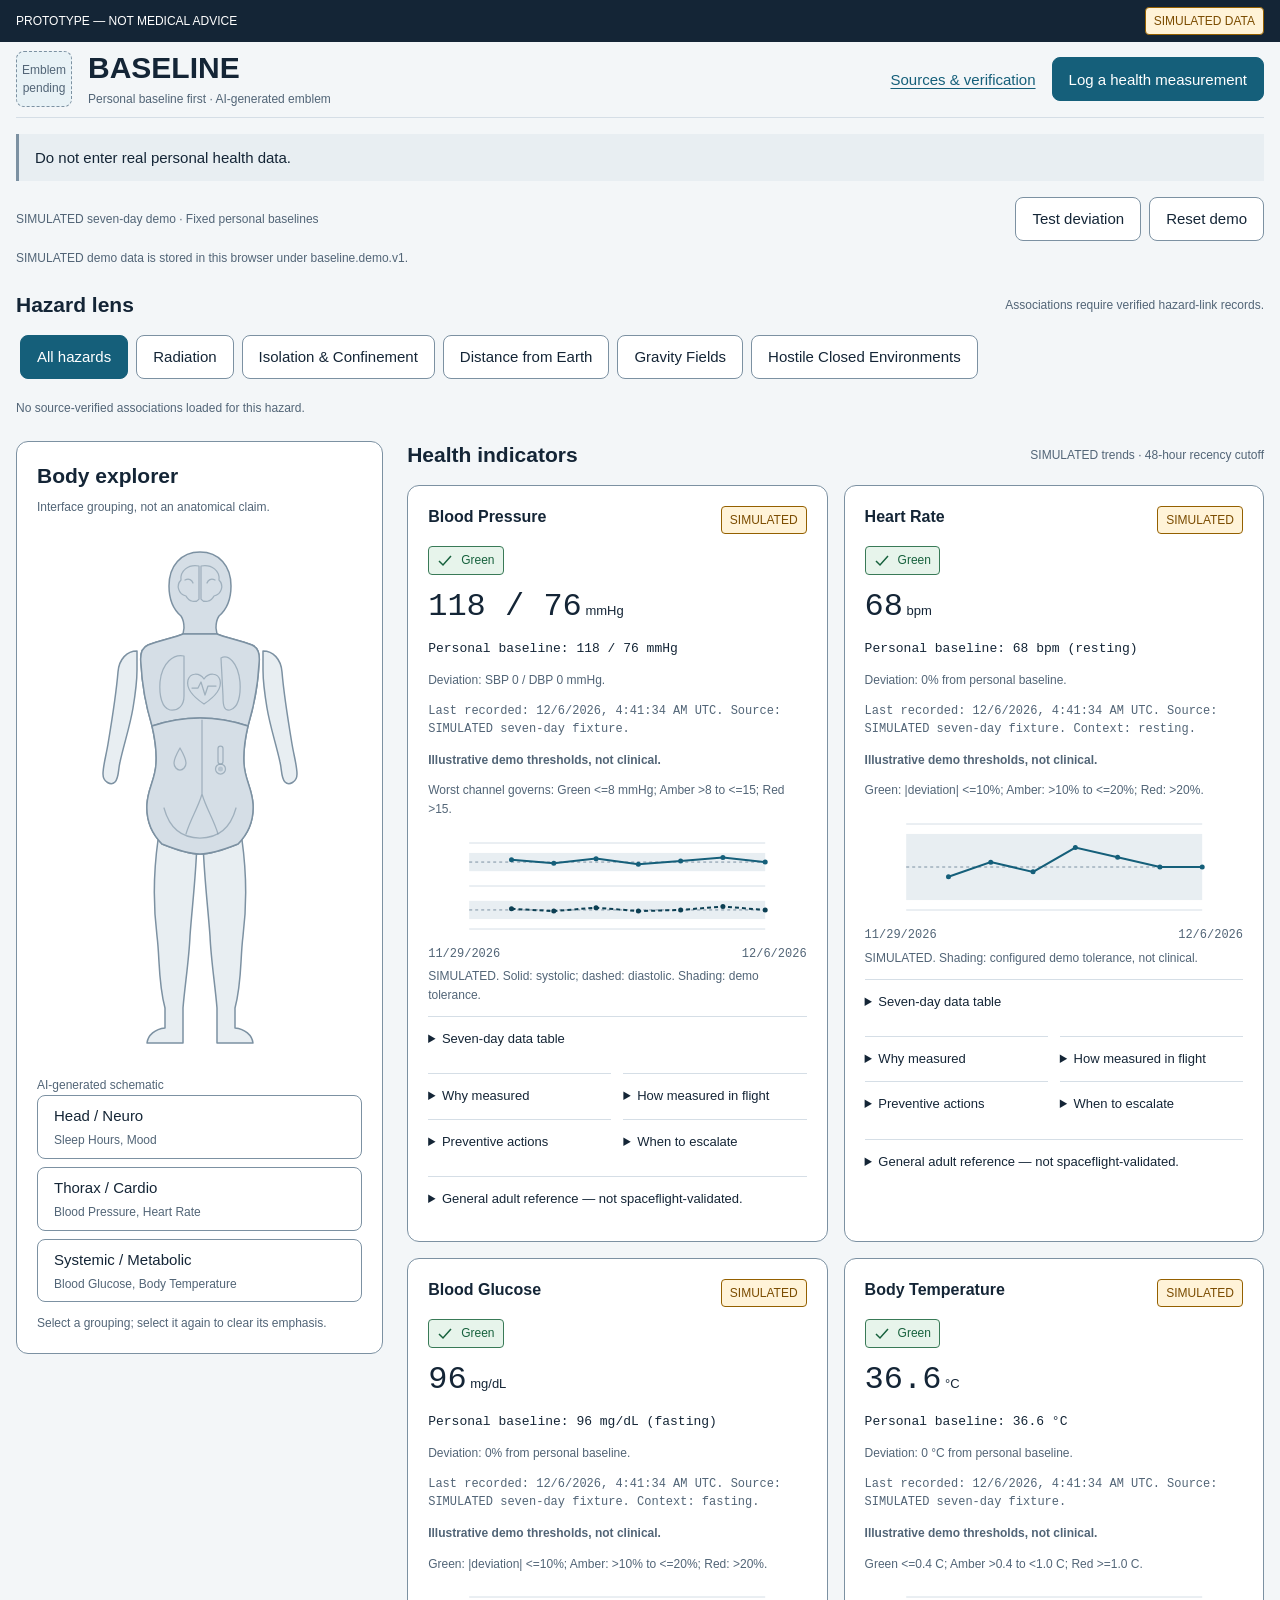
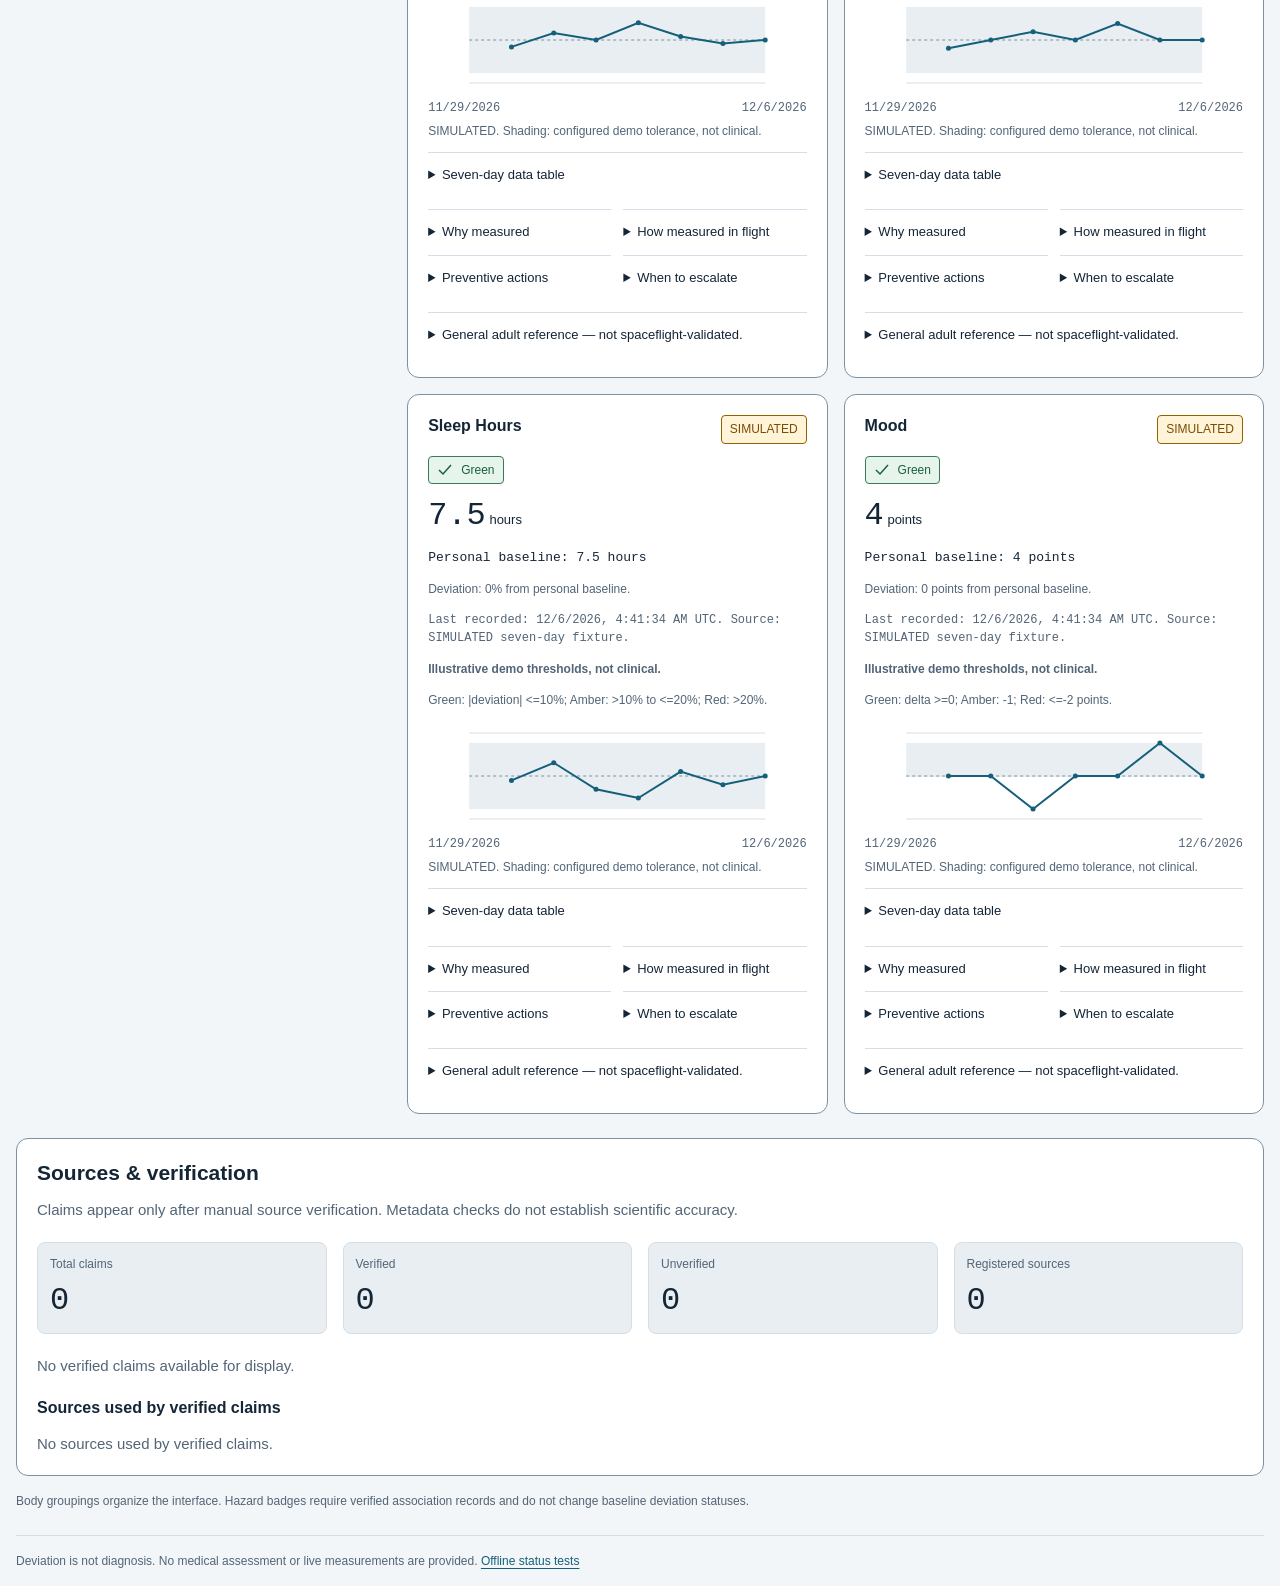
==== commit e175e086: "Add hazard-wide records and replace body schematic" ====
--- a/index.html
+++ b/index.html
@@ -109,6 +109,10 @@
                   aria-pressed="false" disabled>Hostile Closed Environments</button>
         </div>
         <p id="hazard-association-status" class="metadata" role="status" aria-live="polite">No source-verified associations loaded for this hazard.</p>
+        <section id="hazard-wide-records" class="hazard-links hazard-wide-records" aria-labelledby="hazard-wide-heading" tabindex="-1" hidden>
+          <h3 id="hazard-wide-heading">Hazard-wide association records</h3>
+          <ul id="hazard-wide-claims" class="claim-list"></ul>
+        </section>
         <aside id="radiation-design-note" class="design-note" aria-labelledby="radiation-note-heading" hidden>
           <h3 id="radiation-note-heading">BASELINE design note</h3>
           <p>The six indicators do not measure radiation exposure.</p>
@@ -124,32 +128,42 @@
             <title id="body-title">BASELINE body schematic</title>
             <desc id="body-desc">Geometric human silhouette with three selectable interface groupings. Use the zones or the equivalent buttons to emphasize indicator cards; these groupings are not anatomical claims.</desc>
             <g id="body-base" class="silhouette" aria-hidden="true">
-              <path d="M120 22 C98 22 83 39 83 62 C83 84 98 99 120 99 C142 99 157 84 157 62 C157 39 142 22 120 22 Z"/>
-              <path d="M104 91 L136 91 L140 128 L100 128 Z"/>
-              <path d="M68 125 C56 130 50 143 47 159 L30 222 C27 234 32 243 42 246 C51 248 58 242 61 232 L79 169 L91 137 Z"/>
-              <path d="M172 125 C184 130 190 143 193 159 L210 222 C213 234 208 243 198 246 C189 248 182 242 179 232 L161 169 L149 137 Z"/>
-              <path d="M96 108 C80 111 68 123 62 137 C56 151 59 171 62 187 L74 244 C77 261 87 270 103 273 L97 349 C96 361 87 371 78 379 L84 390 L156 390 L162 379 C153 371 144 361 143 349 L137 273 C153 270 163 261 166 244 L178 187 C181 171 184 151 178 137 C172 123 160 111 144 108 Z"/>
-              <path d="M92 365 C89 389 86 416 84 440 L81 478 C80 487 85 492 93 492 H110 C116 492 119 487 118 479 L124 414 L120 371 Z"/>
-              <path d="M148 365 C151 389 154 416 156 440 L159 478 C160 487 155 492 147 492 H130 C124 492 121 487 122 479 L116 414 L120 371 Z"/>
-              <path d="M85 486 H110 C116 486 120 491 120 499 V503 H72 V498 C73 491 78 486 85 486 Z"/>
-              <path d="M130 486 H155 C162 486 167 491 168 498 V503 H120 V499 C120 491 124 486 130 486 Z"/>
+              <path d="M183 115 C193 115 201 123 202 136 C204 160 208 184 212 208 C214 220 217 230 217 238 C217 246 209 250 205 246 C201 242 202 234 200 226 C196 208 190 190 187 172 C185 160 183 148 183 134 C183 127 183 121 183 115 Z"/>
+              <path d="M57 115 C47 115 39 123 38 136 C36 160 32 184 28 208 C26 220 23 230 23 238 C23 246 31 250 35 246 C39 242 38 234 40 226 C44 208 50 190 53 172 C55 160 57 148 57 134 C57 127 57 121 57 115 Z"/>
+              <path d="M123 306 L162 304 C167 340 167 368 163 400 C160 424 162 446 155 472 L155 492 C165 493 172 499 173 507 L137 507 L137 472 C135 448 131 424 130 400 C128 372 124 340 123 306 Z"/>
+              <path d="M117 306 L78 304 C73 340 73 368 77 400 C80 424 78 446 85 472 L85 492 C75 493 68 499 67 507 L103 507 L103 472 C105 448 109 424 110 400 C112 372 116 340 117 306 Z"/>
+              <path d="M137 98 C146 102 160 104 172 109 C179 112 180 120 179 128 C178 148 174 170 168 190 C165 203 163 214 164 228 C165 244 172 252 173 268 C174 284 168 298 158 308 C148 312 132 318 120 318 C108 318 92 312 82 308 C72 298 66 284 67 268 C68 252 75 244 76 228 C77 214 75 203 72 190 C66 170 62 148 61 128 C60 120 61 112 68 109 C80 104 94 102 103 98 Z"/>
             </g>
             <g id="zone-neuro" class="zone" data-zone="neuro" role="button" tabindex="0" aria-pressed="false"
                aria-label="Head / Neuro interface grouping: Sleep Hours and Mood." aria-describedby="body-grouping-note">
               <title>Interface grouping, not an anatomical claim.</title>
-              <path d="M120 22 C98 22 83 39 83 62 C83 84 98 99 120 99 C142 99 157 84 157 62 C157 39 142 22 120 22 Z"/>
+              <path d="M120 16 C139 16 151 30 151 50 C151 64 146 74 139 80 C137 83 136 87 136 92 L137 98 L103 98 L104 92 C104 87 103 83 101 80 C94 74 89 64 89 50 C89 30 101 16 120 16 Z"/>
+              <path class="detail" d="M119 30 C108 28 100 35 101 44 C96 49 98 58 106 60 C109 66 116 67 119 63 Z"/>
+              <path class="detail" d="M121 30 C132 28 140 35 139 44 C144 49 142 58 134 60 C131 66 124 67 121 63 Z"/>
+              <path class="detail" d="M105 44 C109 42 112 44 113 47 M135 44 C131 42 128 44 127 47"/>
             </g>
             <g id="zone-cardio" class="zone" data-zone="cardio" role="button" tabindex="0" aria-pressed="false"
                aria-label="Thorax / Cardio interface grouping: Blood Pressure and Heart Rate." aria-describedby="body-grouping-note">
               <title>Interface grouping, not an anatomical claim.</title>
-              <path d="M96 124 C83 126 75 137 75 153 L83 226 C85 241 98 249 120 250 C142 249 155 241 157 226 L165 153 C165 137 157 126 144 124 C136 121 128 120 120 120 C112 120 104 121 96 124 Z"/>
+              <path d="M137 98 C146 102 160 104 172 109 C179 112 180 120 179 128 C178 148 174 170 168 190 Q 120 174 72 190 C66 170 62 148 61 128 C60 120 61 112 68 109 C80 104 94 102 103 98 Z"/>
+              <path class="detail" d="M104 120 C94 118 82 126 80 146 C79 160 82 172 90 174 C98 175 104 170 104 160 Z"/>
+              <path class="detail" d="M141 122 C148 118 158 126 160 146 C161 160 158 172 150 174 C144 175 143 170 143 160 Z"/>
+              <path class="detail" d="M124 168 C112 160 106 152 108 144 C110 137 119 136 124 143 C129 136 138 137 140 144 C142 152 136 160 124 168 Z"/>
+              <path class="detail" d="M112 152 H118 L121 146 L125 159 L128 150 H136"/>
             </g>
             <g id="zone-systemic" class="zone" data-zone="systemic" role="button" tabindex="0" aria-pressed="false"
                aria-label="Systemic / Metabolic interface grouping: Blood Glucose and Body Temperature." aria-describedby="body-grouping-note">
               <title>Interface grouping, not an anatomical claim.</title>
-              <path d="M84 250 C94 257 106 260 120 260 C134 260 146 257 156 250 L150 337 C148 353 158 368 169 378 C152 384 136 389 120 389 C104 389 88 384 71 378 C82 368 92 353 90 337 Z"/>
+              <path d="M168 190 C165 203 163 214 164 228 C165 244 172 252 173 268 C174 284 168 298 158 308 C148 312 132 318 120 318 C108 318 92 312 82 308 C72 298 66 284 67 268 C68 252 75 244 76 228 C77 214 75 203 72 190 Q 120 174 168 190 Z"/>
+              <path class="detail" d="M122 184 V258 M122 258 C118 272 110 284 106 298 M122 258 C126 272 134 284 138 298"/>
+              <path class="detail" d="M100 212 C96 219 94 223 94 227 C94 231 97 234 100 234 C103 234 106 231 106 227 C106 223 104 219 100 212 Z"/>
+              <rect class="detail" x="138" y="210" width="5" height="18" rx="2.5"/>
+              <circle class="detail" cx="140.5" cy="233" r="5"/>
+              <circle class="detail-fill" cx="140.5" cy="233" r="2.5"/>
+              <path class="detail" d="M84 272 C90 294 104 302 120 302 C136 302 150 294 156 272"/>
             </g>
           </svg>
+          <p class="metadata">AI-generated schematic</p>
           <div class="zone-controls" role="group" aria-label="Body interface groupings" aria-describedby="body-grouping-note">
             <button type="button" data-zone="neuro" aria-pressed="false" disabled>
               <span>Head / Neuro</span><span class="metadata">Sleep Hours, Mood</span>
@@ -256,7 +270,7 @@
         <noscript>Enable JavaScript to calculate counts from the local data files.</noscript>
         <section id="dev-lint-panel" class="dev-panel" aria-labelledby="dev-lint-heading" hidden>
           <h3 id="dev-lint-heading">Development lint</h3>
-          <p class="metadata">Checks source IDs, locators, verification dates, card sections, hazard/tier/basis metadata, and interpretation notes. No sources are contacted.</p>
+          <p class="metadata">Checks source IDs, locators, verification dates, claim routing, provenance, and placeholder markers in text, note, or locator. No sources are contacted.</p>
           <p id="dev-lint-status" role="status">Checking verified claim metadata...</p>
           <ul id="dev-lint-issues" hidden></ul>
           <h3 class="sources-list-heading">Draft claims (development only)</h3>
--- a/styles.css
+++ b/styles.css
@@ -364,6 +364,7 @@
   stroke: var(--border-strong);
   stroke-width: 1.5;
   stroke-linejoin: round;
+  stroke-linecap: round;
 }
 
 #body-schematic .zone {
@@ -371,8 +372,14 @@
   stroke: var(--border-strong);
   stroke-width: 1.5;
   stroke-linejoin: round;
+  stroke-linecap: round;
   cursor: pointer;
+  outline: none;
   transition: fill 150ms ease, stroke 150ms ease;
+}
+
+#body-schematic .zone:hover {
+  fill: rgba(21,95,122,0.14);
 }
 
 #body-schematic .zone.is-active {
@@ -384,6 +391,38 @@
 #body-schematic .zone:focus-visible {
   stroke: var(--focus-ring);
   stroke-width: 3.5;
+  stroke-dasharray: 4 3;
+}
+
+#body-schematic .detail {
+  fill: none;
+  stroke: var(--border-strong);
+  stroke-width: 1.25;
+  stroke-linejoin: round;
+  stroke-linecap: round;
+  stroke-dasharray: none;
+  opacity: 0.6;
+  pointer-events: none;
+  transition: stroke 150ms ease, opacity 150ms ease;
+}
+
+#body-schematic .detail-fill {
+  fill: var(--border-strong);
+  stroke: none;
+  opacity: 0.35;
+  pointer-events: none;
+}
+
+#body-schematic .zone.is-active .detail,
+#body-schematic .zone:hover .detail {
+  stroke: var(--brand-primary);
+  opacity: 0.95;
+}
+
+#body-schematic .zone.is-active .detail-fill,
+#body-schematic .zone:hover .detail-fill {
+  fill: var(--brand-primary);
+  opacity: 0.5;
 }
 
 .zone-controls,
@@ -823,8 +862,23 @@
   list-style: none;
 }
 
+.hazard-wide-records {
+  margin-top: var(--space-3);
+  scroll-margin-top: 64px;
+}
+
+.hazard-wide-records > .claim-list {
+  margin-top: var(--space-3);
+}
+
+.hazard-links a.related-badge {
+  min-height: 44px;
+  padding-block: var(--space-3);
+}
+
 .related-badge,
-.draft-badge {
+.draft-badge,
+.tier-badge {
   display: inline-block;
   margin-bottom: var(--space-2);
   padding: var(--space-1) var(--space-2);
@@ -964,7 +1018,8 @@
 }
 
 @media (prefers-reduced-motion: reduce) {
-  #body-schematic .zone {
+  #body-schematic .zone,
+  #body-schematic .detail {
     transition: none;
   }
 }
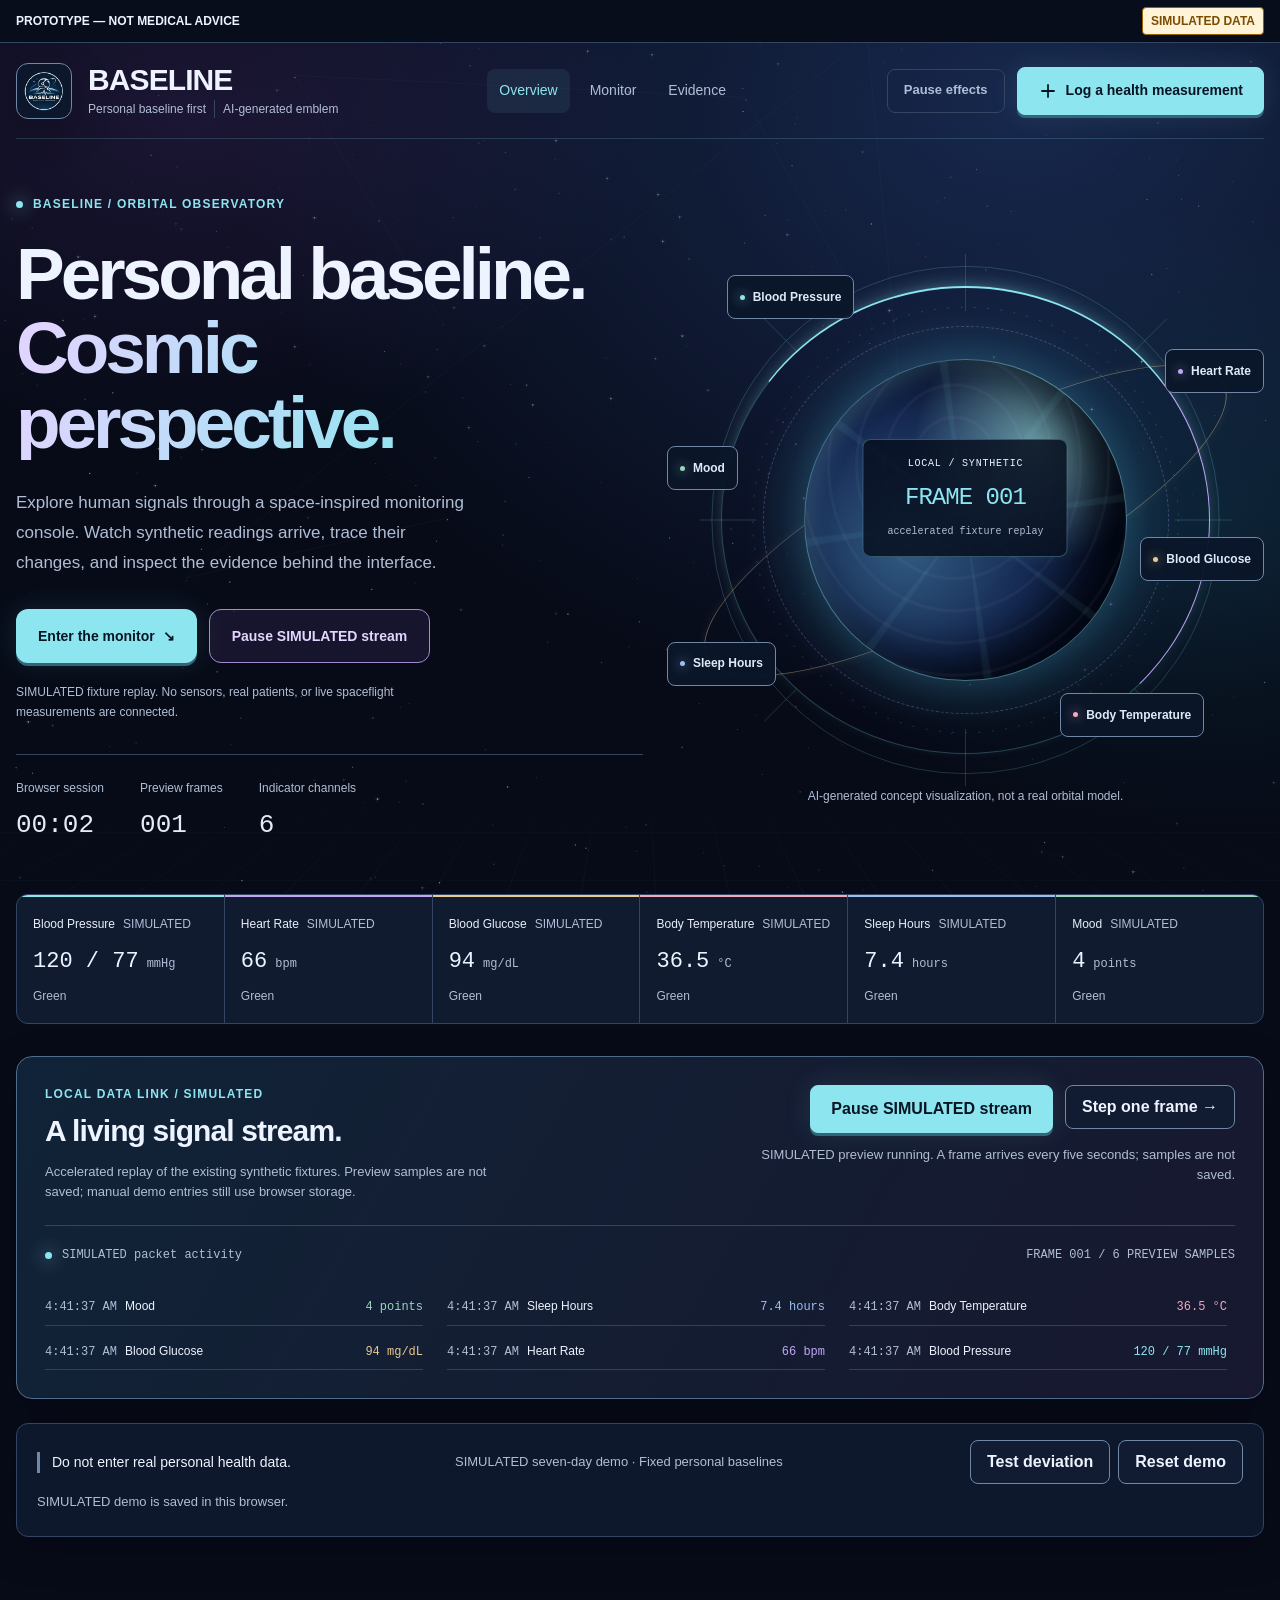
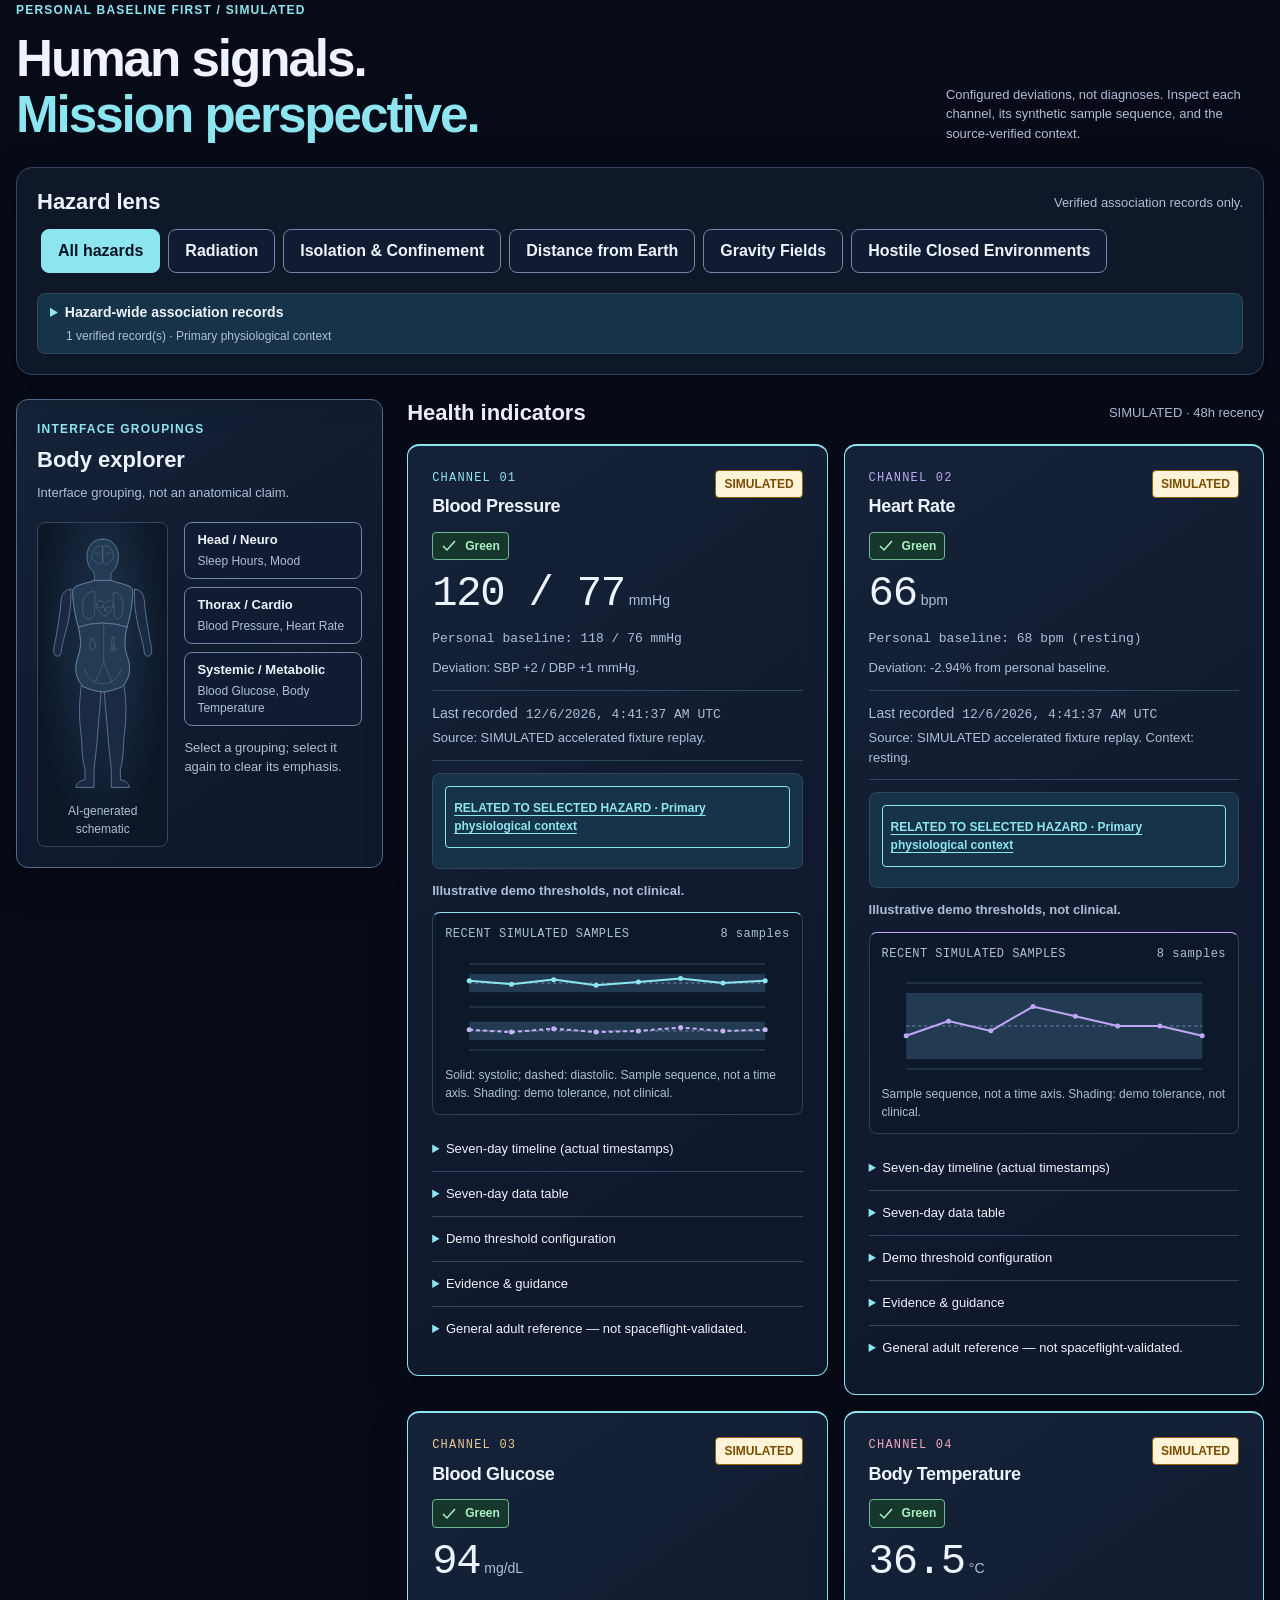
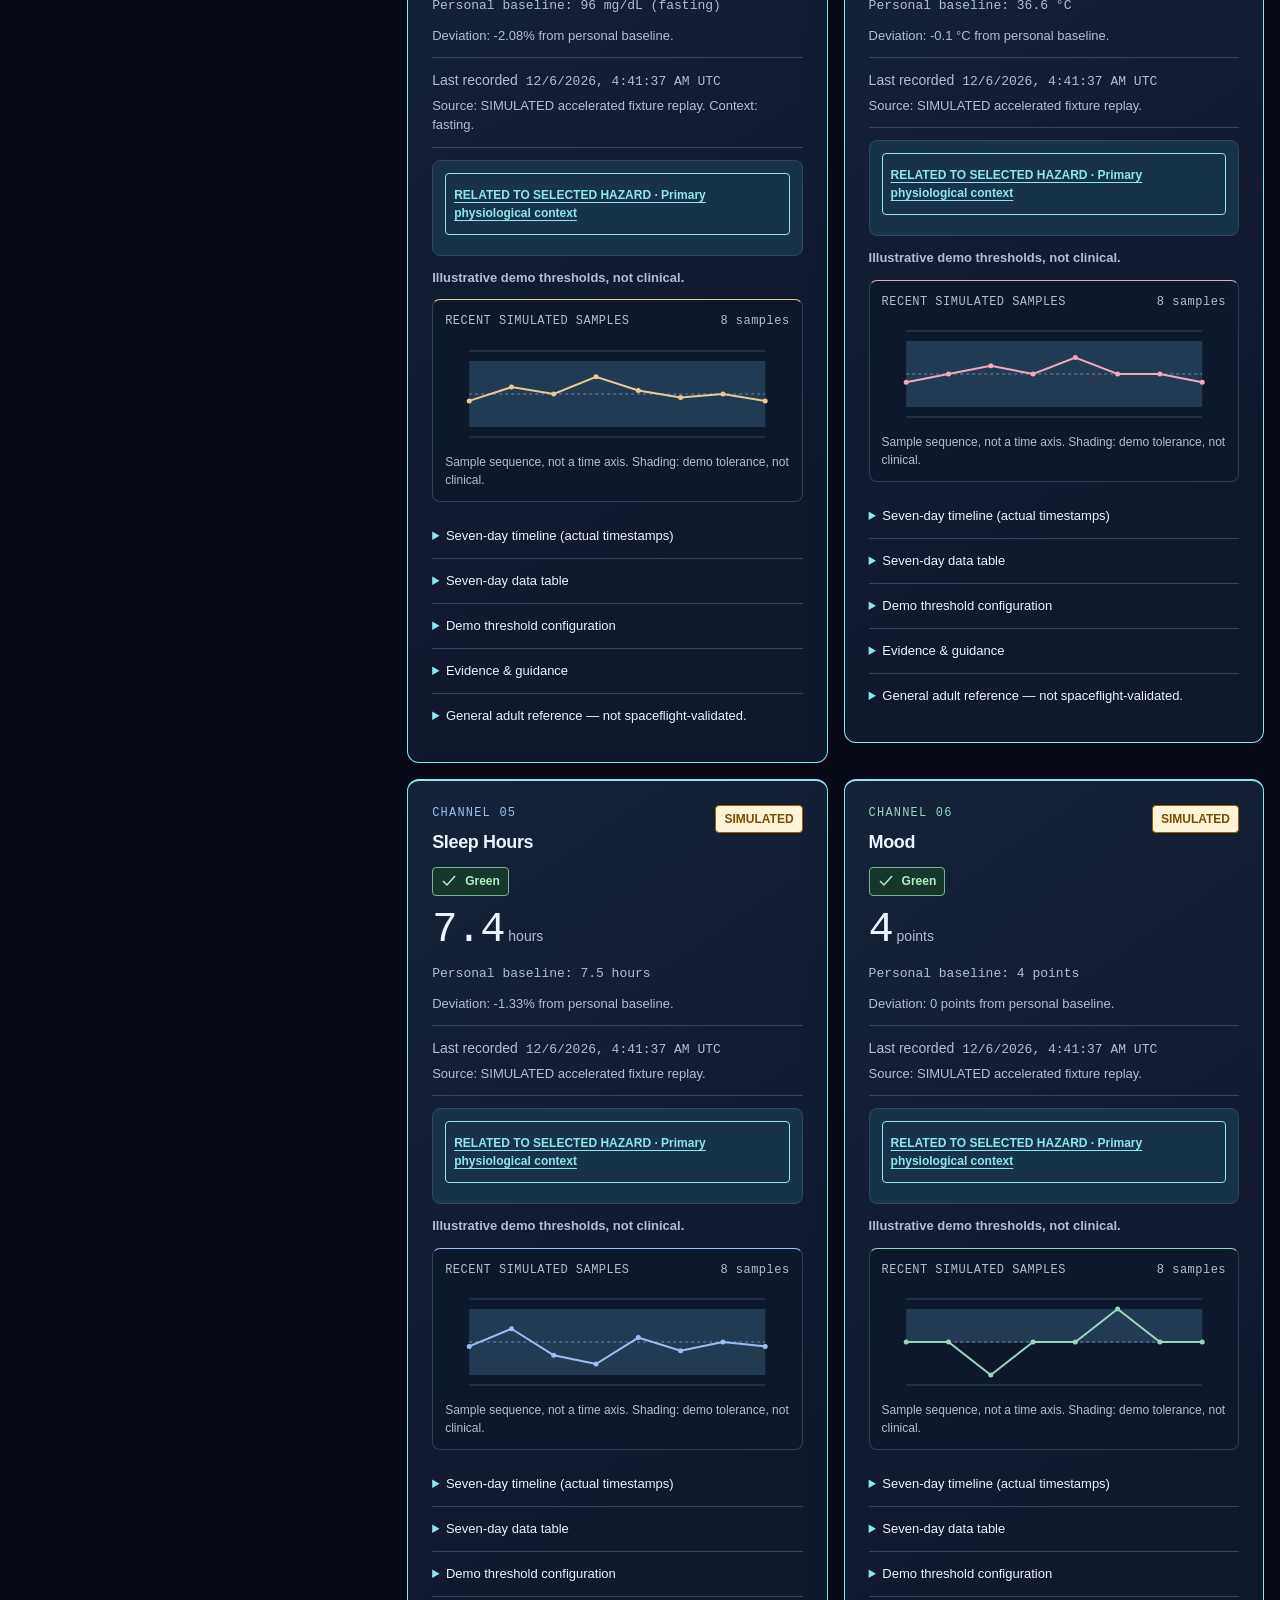
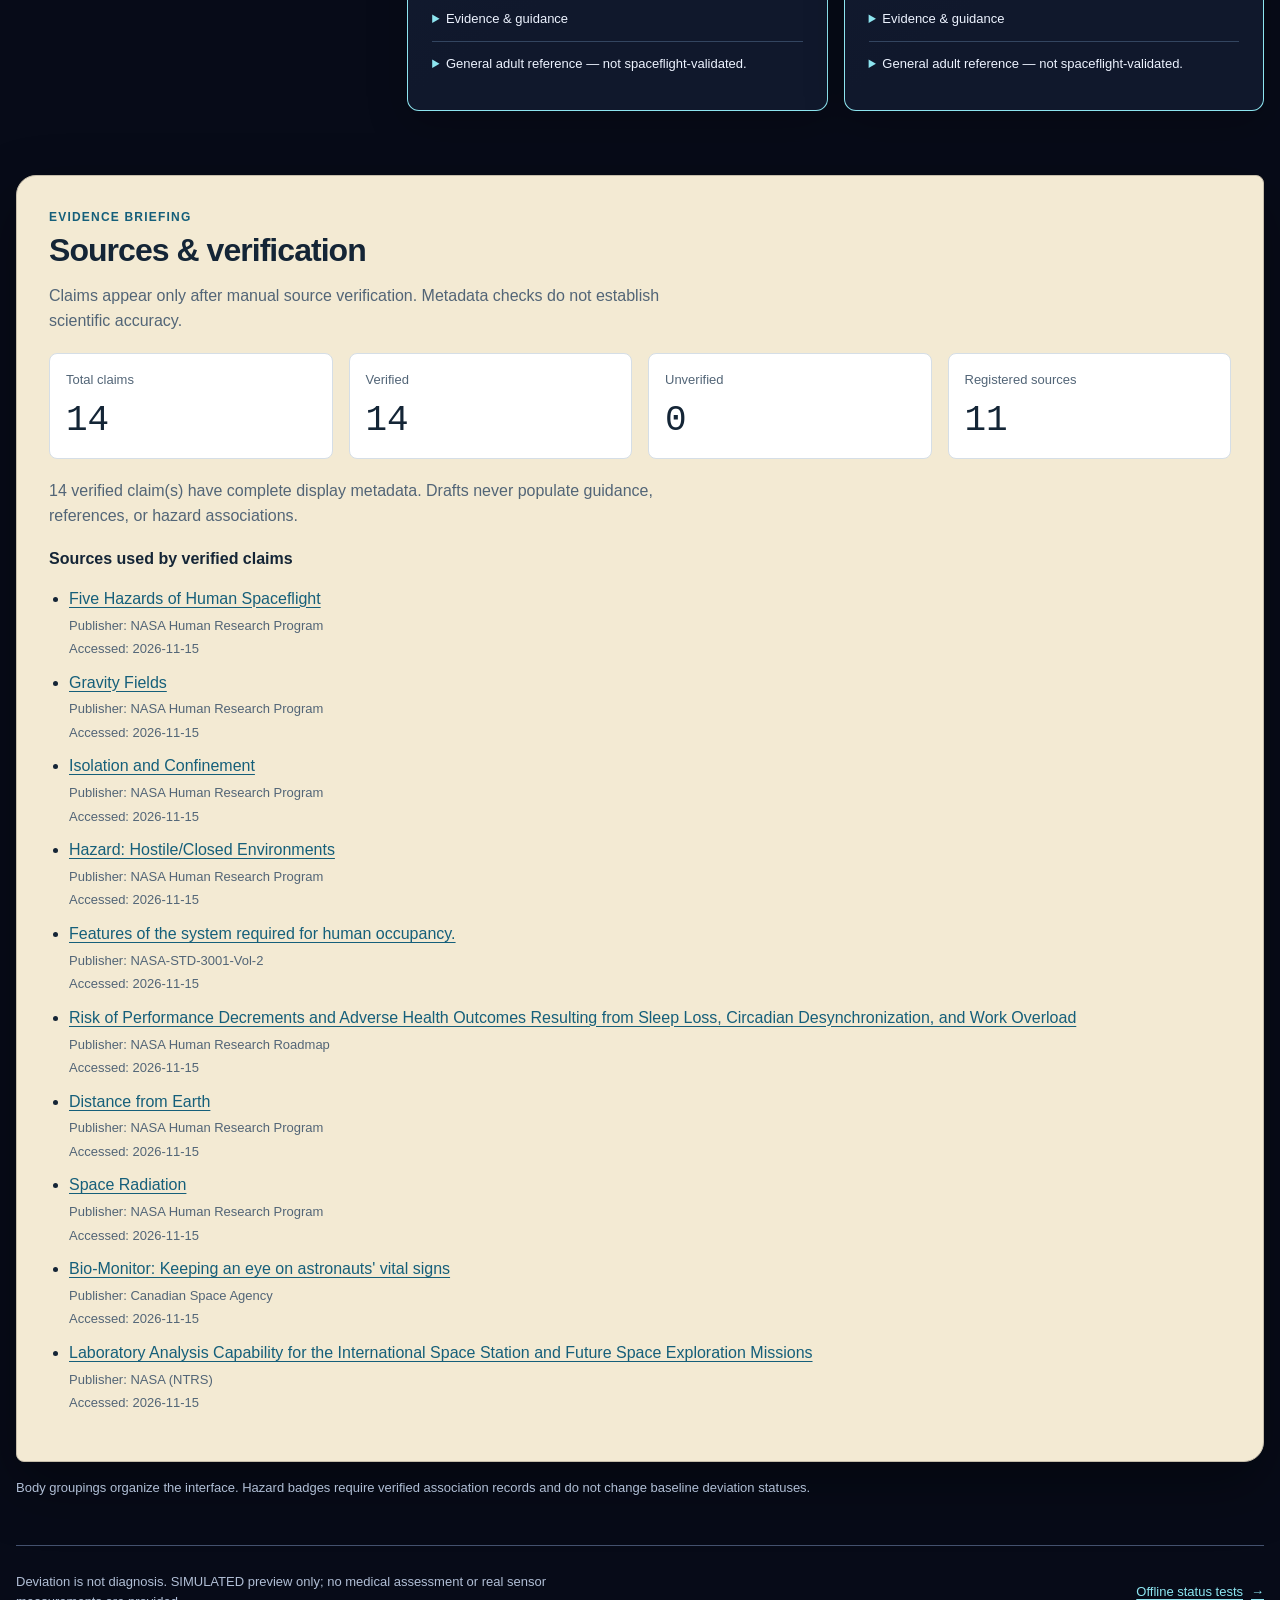
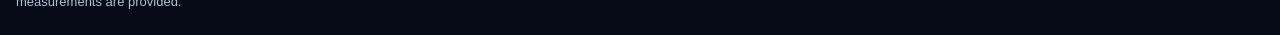
==== commit 9c248962: "repolishing UI, animations, typography, theme" ====
--- a/index.html
+++ b/index.html
@@ -6,13 +6,22 @@
     <title>BASELINE</title>
     <link rel="icon" href="favicon.svg" type="image/svg+xml">
     <link rel="stylesheet" href="styles.css">
+    <link rel="stylesheet" href="cosmos.css">
     <script src="data/sources.js" defer></script>
     <script src="data/claims.js" defer></script>
     <script src="status.js" defer></script>
     <script src="app.js" defer></script>
+    <script src="space.js" defer></script>
   </head>
-  <body>
+  <body class="orbital-theme" data-stream="paused">
     <a class="skip-link" href="#main-content">Skip to health monitor</a>
+    <div class="space-background" aria-hidden="true">
+      <canvas id="starfield"></canvas>
+      <div class="nebula nebula-violet"></div>
+      <div class="nebula nebula-cyan"></div>
+      <div class="space-grid"></div>
+    </div>
+    <div class="page-progress" aria-hidden="true"><span id="page-progress-fill"></span></div>
 
     <div class="compliance-bar" role="note">
       <div class="page-wrap compliance-inner">
@@ -30,30 +39,92 @@
         </div>
         <div class="brand-copy">
           <h1>BASELINE</h1>
-          <p class="metadata">Personal baseline first &middot; AI-generated emblem</p>
-        </div>
-      </div>
+          <p class="metadata"><span>Personal baseline first</span><span>AI-generated emblem</span></p>
+        </div>
+      </div>
+      <nav class="site-navigation" aria-label="Primary navigation">
+        <a href="#mission-overview" class="is-current">Overview</a>
+        <a href="#monitor-console">Monitor</a>
+        <a href="#sources-verification">Evidence</a>
+      </nav>
       <div class="header-actions">
-        <a href="#sources-verification">Sources &amp; verification</a>
+        <button id="toggle-effects" class="button-quiet" type="button" aria-pressed="false" disabled>Enable effects</button>
         <button id="open-entry" class="button-primary" type="button"
-                aria-controls="entry-panel" aria-expanded="false" disabled>Log a health measurement</button>
+                aria-controls="entry-panel" aria-expanded="false" disabled>
+          <svg class="button-icon" viewBox="0 0 20 20" width="20" height="20" aria-hidden="true" focusable="false"><path d="M10 4v12M4 10h12" fill="none" stroke="currentColor" stroke-width="1.8" stroke-linecap="round"/></svg>
+          <span>Log a health measurement</span>
+        </button>
       </div>
     </header>
 
     <main id="main-content" class="page-wrap" tabindex="-1">
-      <p class="privacy-notice">Do not enter real personal health data.</p>
-
-      <div class="demo-toolbar">
-        <p class="metadata">SIMULATED seven-day demo &middot; Fixed personal baselines</p>
-        <div class="demo-actions">
-          <button id="test-deviation" type="button" disabled>Test deviation</button>
-          <button id="reset-demo" type="button" disabled>Reset demo</button>
-        </div>
-      </div>
-      <p id="storage-status" class="metadata" role="status">Demo storage is not initialized.</p>
-      <p id="demo-announcement" class="demo-announcement" role="status" aria-live="polite"></p>
+      <section id="mission-overview" class="mission-hero" aria-labelledby="mission-title" data-reveal>
+        <div class="hero-copy">
+          <p class="eyebrow"><span class="signal-dot" aria-hidden="true"></span> BASELINE / ORBITAL OBSERVATORY</p>
+          <h2 id="mission-title" class="mission-title">Personal baseline.<br><span>Cosmic perspective.</span></h2>
+          <p class="hero-lead">Explore human signals through a space-inspired monitoring console. Watch synthetic readings arrive, trace their changes, and inspect the evidence behind the interface.</p>
+          <div class="hero-actions">
+            <a class="button-primary" href="#monitor-console">Enter the monitor <span aria-hidden="true">&searr;</span></a>
+            <button class="button-secondary" type="button" data-stream-toggle aria-pressed="false" disabled>Start SIMULATED stream</button>
+          </div>
+          <p class="hero-safety">SIMULATED fixture replay. No sensors, real patients, or live spaceflight measurements are connected.</p>
+          <dl class="mission-stats">
+            <div><dt>Browser session</dt><dd id="session-clock">00:00</dd></div>
+            <div><dt>Preview frames</dt><dd id="hero-frame-count">000</dd></div>
+            <div><dt>Indicator channels</dt><dd id="hero-channel-count">--</dd></div>
+          </dl>
+        </div>
+        <div class="orbit-stage">
+          <div class="orbit-art" aria-hidden="true">
+            <div class="orbit-halo"></div>
+            <div class="orbit-ring ring-outer"></div>
+            <div class="orbit-ring ring-inner"></div>
+            <div class="orbit-ring ring-equator"></div>
+            <div class="planet-disc"><div class="planet-texture"></div></div>
+            <svg class="orbit-crosshair" viewBox="0 0 600 600" focusable="false">
+              <path d="M300 20v60M300 520v60M20 300h60M520 300h60M88 88l34 34M478 478l34 34M88 512l34-34M478 122l34-34"/>
+              <circle cx="300" cy="300" r="267"/><circle cx="300" cy="300" r="224"/>
+            </svg>
+          </div>
+          <div class="orbit-readout" aria-hidden="true"><span>LOCAL / SYNTHETIC</span><strong id="orbit-frame">FRAME 000</strong><span>accelerated fixture replay</span></div>
+          <div id="orbit-channels" class="orbit-channels" role="group" aria-label="View indicator channels"></div>
+          <p class="orbit-caption">AI-generated concept visualization, not a real orbital model.</p>
+        </div>
+      </section>
+
+      <dl id="channel-manifest" class="channel-manifest" aria-label="Latest SIMULATED channel readings"></dl>
+
+      <section class="stream-console" aria-labelledby="stream-heading" data-reveal>
+        <div class="stream-intro">
+          <p class="eyebrow">LOCAL DATA LINK / SIMULATED</p>
+          <h2 id="stream-heading">A living signal stream.</h2>
+          <p class="metadata">Accelerated replay of the existing synthetic fixtures. Preview samples are not saved; manual demo entries still use browser storage.</p>
+        </div>
+        <div class="stream-controls">
+          <button class="button-primary" type="button" data-stream-toggle aria-pressed="false" disabled>Start SIMULATED stream</button>
+          <button id="step-stream" type="button" disabled>Step one frame <span aria-hidden="true">&rarr;</span></button>
+          <p id="stream-status" class="metadata" role="status">Preview paused. Enable JavaScript to receive SIMULATED samples.</p>
+        </div>
+        <div class="packet-heading"><span><span class="signal-dot" aria-hidden="true"></span> SIMULATED packet activity</span><span id="stream-frame-count">FRAME 000</span></div>
+        <ol id="packet-log" class="packet-log" aria-label="Recent SIMULATED samples" aria-live="off"><li class="packet-empty">Waiting for a preview frame. No sensor connection is present.</li></ol>
+        <noscript>The monitoring preview requires JavaScript. No real readings are provided.</noscript>
+      </section>
+
+      <section class="monitor-toolbar" aria-label="SIMULATED demo controls and privacy">
+        <p class="privacy-notice">Do not enter real personal health data.</p>
+        <div class="demo-toolbar">
+          <p class="metadata">SIMULATED seven-day demo &middot; Fixed personal baselines</p>
+          <div class="demo-actions">
+            <button id="test-deviation" type="button" disabled>Test deviation</button>
+            <button id="reset-demo" type="button" disabled>Reset demo</button>
+          </div>
+        </div>
+        <p id="storage-status" class="metadata" role="status">Demo storage is not initialized.</p>
+        <p id="demo-announcement" class="demo-announcement" role="status" aria-live="polite"></p>
+      </section>
 
       <section id="entry-panel" class="entry-panel" aria-labelledby="entry-heading" hidden>
+        <p class="eyebrow">SIMULATED entry</p>
         <h2 id="entry-heading">Log a health measurement</h2>
         <p>SIMULATED input only. Do not enter real personal health data.</p>
         <p id="entry-limits-note" class="metadata">Validation uses entry limits, not clinical thresholds. Values are rejected, never clamped.</p>
@@ -88,10 +159,15 @@
         </form>
       </section>
 
-      <section class="hazard-bar" aria-labelledby="hazard-heading">
+      <section id="monitor-console" class="monitor-console" aria-labelledby="monitor-title">
+      <div class="console-heading" data-reveal>
+        <div><p class="eyebrow">PERSONAL BASELINE FIRST / SIMULATED</p><h2 id="monitor-title">Human signals.<br><span>Mission perspective.</span></h2></div>
+        <p class="metadata">Configured deviations, not diagnoses. Inspect each channel, its synthetic sample sequence, and the source-verified context.</p>
+      </div>
+      <section class="hazard-bar" aria-labelledby="hazard-heading" data-reveal>
         <div class="section-heading">
           <h2 id="hazard-heading">Hazard lens</h2>
-          <p id="hazard-note" class="metadata">Associations require verified hazard-link records.</p>
+          <p id="hazard-note" class="metadata">Verified association records only.</p>
         </div>
         <div class="hazard-options" role="group" aria-label="Hazard lens selection"
              aria-describedby="hazard-note">
@@ -109,10 +185,13 @@
                   aria-pressed="false" disabled>Hostile Closed Environments</button>
         </div>
         <p id="hazard-association-status" class="metadata" role="status" aria-live="polite">No source-verified associations loaded for this hazard.</p>
-        <section id="hazard-wide-records" class="hazard-links hazard-wide-records" aria-labelledby="hazard-wide-heading" tabindex="-1" hidden>
-          <h3 id="hazard-wide-heading">Hazard-wide association records</h3>
+        <details id="hazard-wide-records" class="hazard-links hazard-wide-records" aria-labelledby="hazard-wide-heading" tabindex="-1" hidden>
+          <summary>
+            <span id="hazard-wide-heading">Hazard-wide association records</span>
+            <span id="hazard-wide-context" class="metadata"></span>
+          </summary>
           <ul id="hazard-wide-claims" class="claim-list"></ul>
-        </section>
+        </details>
         <aside id="radiation-design-note" class="design-note" aria-labelledby="radiation-note-heading" hidden>
           <h3 id="radiation-note-heading">BASELINE design note</h3>
           <p>The six indicators do not measure radiation exposure.</p>
@@ -120,63 +199,70 @@
       </section>
 
       <div class="dashboard-grid">
-        <aside class="body-panel" aria-labelledby="body-heading">
+        <aside class="body-panel" aria-labelledby="body-heading" data-reveal>
+          <p class="eyebrow">INTERFACE GROUPINGS</p>
           <h2 id="body-heading">Body explorer</h2>
           <p id="body-grouping-note" class="metadata">Interface grouping, not an anatomical claim.</p>
-          <svg id="body-schematic" xmlns="http://www.w3.org/2000/svg"
-               viewBox="0 0 240 520" role="group" aria-labelledby="body-title body-desc">
-            <title id="body-title">BASELINE body schematic</title>
-            <desc id="body-desc">Geometric human silhouette with three selectable interface groupings. Use the zones or the equivalent buttons to emphasize indicator cards; these groupings are not anatomical claims.</desc>
-            <g id="body-base" class="silhouette" aria-hidden="true">
-              <path d="M183 115 C193 115 201 123 202 136 C204 160 208 184 212 208 C214 220 217 230 217 238 C217 246 209 250 205 246 C201 242 202 234 200 226 C196 208 190 190 187 172 C185 160 183 148 183 134 C183 127 183 121 183 115 Z"/>
-              <path d="M57 115 C47 115 39 123 38 136 C36 160 32 184 28 208 C26 220 23 230 23 238 C23 246 31 250 35 246 C39 242 38 234 40 226 C44 208 50 190 53 172 C55 160 57 148 57 134 C57 127 57 121 57 115 Z"/>
-              <path d="M123 306 L162 304 C167 340 167 368 163 400 C160 424 162 446 155 472 L155 492 C165 493 172 499 173 507 L137 507 L137 472 C135 448 131 424 130 400 C128 372 124 340 123 306 Z"/>
-              <path d="M117 306 L78 304 C73 340 73 368 77 400 C80 424 78 446 85 472 L85 492 C75 493 68 499 67 507 L103 507 L103 472 C105 448 109 424 110 400 C112 372 116 340 117 306 Z"/>
-              <path d="M137 98 C146 102 160 104 172 109 C179 112 180 120 179 128 C178 148 174 170 168 190 C165 203 163 214 164 228 C165 244 172 252 173 268 C174 284 168 298 158 308 C148 312 132 318 120 318 C108 318 92 312 82 308 C72 298 66 284 67 268 C68 252 75 244 76 228 C77 214 75 203 72 190 C66 170 62 148 61 128 C60 120 61 112 68 109 C80 104 94 102 103 98 Z"/>
-            </g>
-            <g id="zone-neuro" class="zone" data-zone="neuro" role="button" tabindex="0" aria-pressed="false"
-               aria-label="Head / Neuro interface grouping: Sleep Hours and Mood." aria-describedby="body-grouping-note">
-              <title>Interface grouping, not an anatomical claim.</title>
-              <path d="M120 16 C139 16 151 30 151 50 C151 64 146 74 139 80 C137 83 136 87 136 92 L137 98 L103 98 L104 92 C104 87 103 83 101 80 C94 74 89 64 89 50 C89 30 101 16 120 16 Z"/>
-              <path class="detail" d="M119 30 C108 28 100 35 101 44 C96 49 98 58 106 60 C109 66 116 67 119 63 Z"/>
-              <path class="detail" d="M121 30 C132 28 140 35 139 44 C144 49 142 58 134 60 C131 66 124 67 121 63 Z"/>
-              <path class="detail" d="M105 44 C109 42 112 44 113 47 M135 44 C131 42 128 44 127 47"/>
-            </g>
-            <g id="zone-cardio" class="zone" data-zone="cardio" role="button" tabindex="0" aria-pressed="false"
-               aria-label="Thorax / Cardio interface grouping: Blood Pressure and Heart Rate." aria-describedby="body-grouping-note">
-              <title>Interface grouping, not an anatomical claim.</title>
-              <path d="M137 98 C146 102 160 104 172 109 C179 112 180 120 179 128 C178 148 174 170 168 190 Q 120 174 72 190 C66 170 62 148 61 128 C60 120 61 112 68 109 C80 104 94 102 103 98 Z"/>
-              <path class="detail" d="M104 120 C94 118 82 126 80 146 C79 160 82 172 90 174 C98 175 104 170 104 160 Z"/>
-              <path class="detail" d="M141 122 C148 118 158 126 160 146 C161 160 158 172 150 174 C144 175 143 170 143 160 Z"/>
-              <path class="detail" d="M124 168 C112 160 106 152 108 144 C110 137 119 136 124 143 C129 136 138 137 140 144 C142 152 136 160 124 168 Z"/>
-              <path class="detail" d="M112 152 H118 L121 146 L125 159 L128 150 H136"/>
-            </g>
-            <g id="zone-systemic" class="zone" data-zone="systemic" role="button" tabindex="0" aria-pressed="false"
-               aria-label="Systemic / Metabolic interface grouping: Blood Glucose and Body Temperature." aria-describedby="body-grouping-note">
-              <title>Interface grouping, not an anatomical claim.</title>
-              <path d="M168 190 C165 203 163 214 164 228 C165 244 172 252 173 268 C174 284 168 298 158 308 C148 312 132 318 120 318 C108 318 92 312 82 308 C72 298 66 284 67 268 C68 252 75 244 76 228 C77 214 75 203 72 190 Q 120 174 168 190 Z"/>
-              <path class="detail" d="M122 184 V258 M122 258 C118 272 110 284 106 298 M122 258 C126 272 134 284 138 298"/>
-              <path class="detail" d="M100 212 C96 219 94 223 94 227 C94 231 97 234 100 234 C103 234 106 231 106 227 C106 223 104 219 100 212 Z"/>
-              <rect class="detail" x="138" y="210" width="5" height="18" rx="2.5"/>
-              <circle class="detail" cx="140.5" cy="233" r="5"/>
-              <circle class="detail-fill" cx="140.5" cy="233" r="2.5"/>
-              <path class="detail" d="M84 272 C90 294 104 302 120 302 C136 302 150 294 156 272"/>
-            </g>
-          </svg>
-          <p class="metadata">AI-generated schematic</p>
-          <div class="zone-controls" role="group" aria-label="Body interface groupings" aria-describedby="body-grouping-note">
-            <button type="button" data-zone="neuro" aria-pressed="false" disabled>
-              <span>Head / Neuro</span><span class="metadata">Sleep Hours, Mood</span>
-            </button>
-            <button type="button" data-zone="cardio" aria-pressed="false" disabled>
-              <span>Thorax / Cardio</span><span class="metadata">Blood Pressure, Heart Rate</span>
-            </button>
-            <button type="button" data-zone="systemic" aria-pressed="false" disabled>
-              <span>Systemic / Metabolic</span><span class="metadata">Blood Glucose, Body Temperature</span>
-            </button>
-          </div>
-          <p id="zone-selection-status" class="metadata" role="status">Select a grouping; select it again to clear its emphasis.</p>
-          <div id="zone-indicator-actions" class="zone-indicator-actions" role="group" aria-label="View indicators in the selected grouping" hidden></div>
+          <div class="body-explorer">
+            <figure class="body-figure">
+              <svg id="body-schematic" xmlns="http://www.w3.org/2000/svg"
+                   viewBox="0 0 240 520" role="group" aria-labelledby="body-title body-desc">
+                <title id="body-title">BASELINE body schematic</title>
+                <desc id="body-desc">Geometric human silhouette with three selectable interface groupings. Use the zones or the equivalent buttons to emphasize indicator cards; these groupings are not anatomical claims.</desc>
+                <g id="body-base" class="silhouette" aria-hidden="true">
+                  <path d="M183 115 C193 115 201 123 202 136 C204 160 208 184 212 208 C214 220 217 230 217 238 C217 246 209 250 205 246 C201 242 202 234 200 226 C196 208 190 190 187 172 C185 160 183 148 183 134 C183 127 183 121 183 115 Z"/>
+                  <path d="M57 115 C47 115 39 123 38 136 C36 160 32 184 28 208 C26 220 23 230 23 238 C23 246 31 250 35 246 C39 242 38 234 40 226 C44 208 50 190 53 172 C55 160 57 148 57 134 C57 127 57 121 57 115 Z"/>
+                  <path d="M123 306 L162 304 C167 340 167 368 163 400 C160 424 162 446 155 472 L155 492 C165 493 172 499 173 507 L137 507 L137 472 C135 448 131 424 130 400 C128 372 124 340 123 306 Z"/>
+                  <path d="M117 306 L78 304 C73 340 73 368 77 400 C80 424 78 446 85 472 L85 492 C75 493 68 499 67 507 L103 507 L103 472 C105 448 109 424 110 400 C112 372 116 340 117 306 Z"/>
+                  <path d="M137 98 C146 102 160 104 172 109 C179 112 180 120 179 128 C178 148 174 170 168 190 C165 203 163 214 164 228 C165 244 172 252 173 268 C174 284 168 298 158 308 C148 312 132 318 120 318 C108 318 92 312 82 308 C72 298 66 284 67 268 C68 252 75 244 76 228 C77 214 75 203 72 190 C66 170 62 148 61 128 C60 120 61 112 68 109 C80 104 94 102 103 98 Z"/>
+                </g>
+                <g id="zone-neuro" class="zone" data-zone="neuro" role="button" tabindex="0" aria-pressed="false"
+                   aria-label="Head / Neuro interface grouping: Sleep Hours and Mood." aria-describedby="body-grouping-note">
+                  <title>Interface grouping, not an anatomical claim.</title>
+                  <path d="M120 16 C139 16 151 30 151 50 C151 64 146 74 139 80 C137 83 136 87 136 92 L137 98 L103 98 L104 92 C104 87 103 83 101 80 C94 74 89 64 89 50 C89 30 101 16 120 16 Z"/>
+                  <path class="detail" d="M119 30 C108 28 100 35 101 44 C96 49 98 58 106 60 C109 66 116 67 119 63 Z"/>
+                  <path class="detail" d="M121 30 C132 28 140 35 139 44 C144 49 142 58 134 60 C131 66 124 67 121 63 Z"/>
+                  <path class="detail" d="M105 44 C109 42 112 44 113 47 M135 44 C131 42 128 44 127 47"/>
+                </g>
+                <g id="zone-cardio" class="zone" data-zone="cardio" role="button" tabindex="0" aria-pressed="false"
+                   aria-label="Thorax / Cardio interface grouping: Blood Pressure and Heart Rate." aria-describedby="body-grouping-note">
+                  <title>Interface grouping, not an anatomical claim.</title>
+                  <path d="M137 98 C146 102 160 104 172 109 C179 112 180 120 179 128 C178 148 174 170 168 190 Q 120 174 72 190 C66 170 62 148 61 128 C60 120 61 112 68 109 C80 104 94 102 103 98 Z"/>
+                  <path class="detail" d="M104 120 C94 118 82 126 80 146 C79 160 82 172 90 174 C98 175 104 170 104 160 Z"/>
+                  <path class="detail" d="M141 122 C148 118 158 126 160 146 C161 160 158 172 150 174 C144 175 143 170 143 160 Z"/>
+                  <path class="detail" d="M124 168 C112 160 106 152 108 144 C110 137 119 136 124 143 C129 136 138 137 140 144 C142 152 136 160 124 168 Z"/>
+                  <path class="detail" d="M112 152 H118 L121 146 L125 159 L128 150 H136"/>
+                </g>
+                <g id="zone-systemic" class="zone" data-zone="systemic" role="button" tabindex="0" aria-pressed="false"
+                   aria-label="Systemic / Metabolic interface grouping: Blood Glucose and Body Temperature." aria-describedby="body-grouping-note">
+                  <title>Interface grouping, not an anatomical claim.</title>
+                  <path d="M168 190 C165 203 163 214 164 228 C165 244 172 252 173 268 C174 284 168 298 158 308 C148 312 132 318 120 318 C108 318 92 312 82 308 C72 298 66 284 67 268 C68 252 75 244 76 228 C77 214 75 203 72 190 Q 120 174 168 190 Z"/>
+                  <path class="detail" d="M122 184 V258 M122 258 C118 272 110 284 106 298 M122 258 C126 272 134 284 138 298"/>
+                  <path class="detail" d="M100 212 C96 219 94 223 94 227 C94 231 97 234 100 234 C103 234 106 231 106 227 C106 223 104 219 100 212 Z"/>
+                  <rect class="detail" x="138" y="210" width="5" height="18" rx="2.5"/>
+                  <circle class="detail" cx="140.5" cy="233" r="5"/>
+                  <circle class="detail-fill" cx="140.5" cy="233" r="2.5"/>
+                  <path class="detail" d="M84 272 C90 294 104 302 120 302 C136 302 150 294 156 272"/>
+                </g>
+              </svg>
+              <figcaption class="metadata">AI-generated schematic</figcaption>
+            </figure>
+            <div class="body-navigation">
+              <div class="zone-controls" role="group" aria-label="Body interface groupings" aria-describedby="body-grouping-note">
+                <button type="button" data-zone="neuro" aria-pressed="false" disabled>
+                  <span>Head / Neuro</span><span class="metadata">Sleep Hours, Mood</span>
+                </button>
+                <button type="button" data-zone="cardio" aria-pressed="false" disabled>
+                  <span>Thorax / Cardio</span><span class="metadata">Blood Pressure, Heart Rate</span>
+                </button>
+                <button type="button" data-zone="systemic" aria-pressed="false" disabled>
+                  <span>Systemic / Metabolic</span><span class="metadata">Blood Glucose, Body Temperature</span>
+                </button>
+              </div>
+              <p id="zone-selection-status" class="metadata" role="status">Select a grouping; select it again to clear its emphasis.</p>
+              <div id="zone-indicator-actions" class="zone-indicator-actions" role="group" aria-label="View indicators in the selected grouping" hidden></div>
+            </div>
+          </div>
         </aside>
 
         <section class="indicators" aria-labelledby="indicators-heading">
@@ -253,8 +339,10 @@
           </div>
         </section>
       </div>
-
-      <section id="sources-verification" class="sources-panel" aria-labelledby="sources-heading">
+      </section>
+
+      <section id="sources-verification" class="sources-panel" aria-labelledby="sources-heading" data-reveal>
+        <p class="eyebrow">Evidence briefing</p>
         <h2 id="sources-heading">Sources &amp; verification</h2>
         <p>Claims appear only after manual source verification. Metadata checks do not establish scientific accuracy.</p>
         <dl class="source-counts">
@@ -282,6 +370,9 @@
       <p id="shell-note" class="metadata">Body groupings organize the interface. Hazard badges require verified association records and do not change baseline deviation statuses.</p>
     </main>
 
-    <footer class="page-wrap site-footer">Deviation is not diagnosis. No medical assessment or live measurements are provided. <a href="tests.html">Offline status tests</a></footer>
+    <footer class="page-wrap site-footer">
+      <p>Deviation is not diagnosis. SIMULATED preview only; no medical assessment or real sensor measurements are provided.</p>
+      <a href="tests.html">Offline status tests <span aria-hidden="true">&rarr;</span></a>
+    </footer>
   </body>
 </html>
--- a/styles.css
+++ b/styles.css
@@ -10,6 +10,7 @@
   --bg-surface: #FFFFFF;
   --bg-surface-muted: #E8EEF2;
   --bg-banner: #142536;
+  --bg-briefing: #F3EAD3;
 
   /* Borders */
   --border-strong: #7C91A2;
@@ -20,7 +21,7 @@
   --text-secondary: #526577;
   --text-inverse: #FFFFFF;
 
-  /* Clinical status */
+  /* Configured deviation status, not diagnosis */
   --status-good-bg: #E7F4EB;
   --status-good-border: #397A57;
   --status-good-text: #17613D;
@@ -43,6 +44,17 @@
   --chart-grid: #D5DEE6;
   --chart-baseline-band: #E8EEF2;
   --focus-ring: #155F7A;
+  --focus-ring-inverse: #FFFFFF;
+
+  /* Surface depth and input-driven motion */
+  --shadow-surface: 0 2px 8px rgba(20, 37, 54, 0.05);
+  --shadow-raised: 0 10px 28px rgba(20, 37, 54, 0.08);
+  --shadow-action: 0 2px 0 var(--brand-pressed);
+  --duration-fast: 120ms;
+  --duration-control: 160ms;
+  --duration-panel: 240ms;
+  --ease-standard: cubic-bezier(0.2, 0, 0, 1);
+  --compliance-height: 42px;
 
   /* Fonts */
   --font-ui: "Inter", "Segoe UI", Roboto, Helvetica, Arial, sans-serif;
@@ -62,6 +74,8 @@
   --space-5: 20px;
   --space-6: 24px;
   --space-8: 32px;
+  --space-10: 40px;
+  --space-12: 48px;
 
   color-scheme: light;
   font-family: var(--font-ui);
@@ -70,6 +84,7 @@
   font-size: 15px;
   line-height: 1.55;
   font-variant-numeric: tabular-nums;
+  scroll-padding-top: var(--compliance-height);
 }
 
 * {
@@ -78,6 +93,18 @@
 
 [hidden] {
   display: none !important;
+}
+
+.visually-hidden {
+  position: absolute;
+  width: 1px;
+  height: 1px;
+  padding: 0;
+  margin: -1px;
+  overflow: hidden;
+  clip-path: inset(50%);
+  white-space: nowrap;
+  border: 0;
 }
 
 body {
@@ -93,13 +120,14 @@
 }
 
 h1 {
-  font-size: 30px;
-  font-weight: 650;
-  line-height: 1.2;
+  font-size: clamp(32px, 2.8vw, 40px);
+  font-weight: 700;
+  line-height: 1.1;
+  letter-spacing: -0.02em;
 }
 
 h2 {
-  font-size: 21px;
+  font-size: 22px;
   font-weight: 600;
   line-height: 1.3;
 }
@@ -133,12 +161,24 @@
   border-radius: var(--radius-md);
   background: var(--bg-surface);
   color: var(--text-primary);
-  font-weight: 500;
+  font-weight: 600;
   cursor: pointer;
+  transition:
+    background-color var(--duration-control) var(--ease-standard),
+    border-color var(--duration-control) var(--ease-standard),
+    color var(--duration-control) var(--ease-standard);
+}
+
+button:hover:not(:disabled) {
+  border-color: var(--brand-primary);
+  background: var(--brand-tint);
 }
 
 button:disabled {
   cursor: not-allowed;
+  border-color: var(--border-soft);
+  background: var(--bg-surface-muted);
+  color: var(--text-secondary);
 }
 
 :focus-visible {
@@ -164,6 +204,8 @@
 
 .skip-link:focus {
   transform: translateY(0);
+  outline-color: var(--focus-ring-inverse);
+  box-shadow: 0 0 0 6px var(--bg-banner);
 }
 
 .metadata,
@@ -171,11 +213,23 @@
 .simulated-badge,
 .compliance-bar {
   font-size: 12px;
-  font-weight: 500;
+  font-weight: 600;
 }
 
 .metadata {
+  font-size: 13px;
+  font-weight: 400;
+  line-height: 1.5;
   color: var(--text-secondary);
+}
+
+.eyebrow {
+  color: var(--brand-primary);
+  font-size: 12px;
+  font-weight: 600;
+  line-height: 1.5;
+  letter-spacing: 0.1em;
+  text-transform: uppercase;
 }
 
 .compliance-bar {
@@ -184,6 +238,10 @@
   z-index: 10;
   background: var(--prototype-bg);
   color: var(--prototype-text);
+}
+
+.compliance-bar :focus-visible {
+  outline-color: var(--focus-ring-inverse);
 }
 
 .compliance-inner {
@@ -195,6 +253,10 @@
   padding-block: var(--space-1);
 }
 
+.compliance-inner > :first-child {
+  min-width: 0;
+}
+
 .simulated-badge {
   flex-shrink: 0;
   padding: var(--space-1) var(--space-2);
@@ -202,6 +264,8 @@
   border-radius: var(--radius-sm);
   background: var(--simulated-bg);
   color: var(--simulated-text);
+  font-weight: 600;
+  line-height: 1.5;
 }
 
 .site-header,
@@ -215,8 +279,8 @@
 .site-header {
   justify-content: space-between;
   flex-wrap: wrap;
-  min-height: 64px;
-  padding-block: var(--space-2);
+  min-height: 88px;
+  padding-block: var(--space-3);
   border-bottom: 1px solid var(--border-soft);
 }
 
@@ -228,6 +292,15 @@
   flex: 0 0 56px;
   width: 56px;
   height: 56px;
+  padding: var(--space-1);
+  border: 1px solid var(--border-soft);
+  border-radius: var(--radius-lg);
+  background: var(--bg-surface);
+  box-shadow: var(--shadow-surface);
+}
+
+.brand-copy {
+  min-width: 0;
 }
 
 .brand-logo img {
@@ -254,6 +327,17 @@
   margin-top: var(--space-1);
 }
 
+.brand-copy .metadata {
+  display: flex;
+  flex-wrap: wrap;
+  gap: var(--space-1) var(--space-2);
+}
+
+.brand-copy .metadata span + span {
+  padding-left: var(--space-2);
+  border-left: 1px solid var(--border-soft);
+}
+
 .header-actions {
   flex-wrap: wrap;
 }
@@ -262,12 +346,32 @@
   display: inline-flex;
   align-items: center;
   min-height: 44px;
+  gap: var(--space-2);
+  font-size: 14px;
+  font-weight: 500;
+  text-decoration-thickness: 1px;
+}
+
+.button-icon {
+  flex: 0 0 auto;
 }
 
 .button-primary {
+  display: inline-flex;
+  align-items: center;
+  justify-content: center;
+  gap: var(--space-2);
+  min-height: 48px;
+  padding-inline: var(--space-5);
   border-color: var(--brand-primary);
   background: var(--brand-primary);
   color: var(--text-inverse);
+  box-shadow: var(--shadow-action);
+  transition:
+    background-color var(--duration-control) var(--ease-standard),
+    border-color var(--duration-control) var(--ease-standard),
+    box-shadow var(--duration-control) var(--ease-standard),
+    transform var(--duration-control) var(--ease-standard);
 }
 
 .button-primary:hover:not(:disabled) {
@@ -278,19 +382,48 @@
 .button-primary:active:not(:disabled) {
   border-color: var(--brand-pressed);
   background: var(--brand-pressed);
+  transform: translateY(1px);
+  box-shadow: 0 1px 0 var(--brand-pressed);
 }
 
 .button-primary:disabled {
   border-color: var(--border-strong);
   background: var(--bg-surface-muted);
   color: var(--text-secondary);
+  transform: none;
+  box-shadow: none;
+}
+
+.monitor-toolbar {
+  display: grid;
+  grid-template-columns: minmax(0, 1fr) minmax(0, 2fr);
+  grid-template-areas: "privacy demo" "storage storage" "announcement announcement";
+  align-items: center;
+  column-gap: var(--space-6);
+  row-gap: var(--space-2);
+  margin-top: var(--space-5);
+  padding: var(--space-4) var(--space-5);
+  border: 1px solid var(--border-soft);
+  border-radius: var(--radius-lg);
+  background: var(--bg-surface);
+  box-shadow: var(--shadow-surface);
 }
 
 .privacy-notice {
-  margin-top: var(--space-4);
-  padding: var(--space-3) var(--space-4);
+  grid-area: privacy;
+  padding-left: var(--space-3);
   border-left: 3px solid var(--border-strong);
-  background: var(--bg-surface-muted);
+  font-size: 14px;
+  font-weight: 500;
+  line-height: 1.5;
+}
+
+#storage-status {
+  grid-area: storage;
+}
+
+#demo-announcement {
+  grid-area: announcement;
 }
 
 .section-heading,
@@ -303,16 +436,23 @@
 }
 
 .hazard-bar {
+  position: relative;
   margin-block: var(--space-6);
+  padding: var(--space-5);
+  border: 1px solid var(--border-soft);
+  border-radius: var(--radius-xl);
+  background: var(--bg-surface);
+  box-shadow: var(--shadow-surface);
 }
 
 .hazard-options {
   display: flex;
   gap: var(--space-2);
   overflow-x: auto;
-  margin-top: var(--space-3);
+  margin-top: var(--space-2);
   padding: var(--space-1) var(--space-1) var(--space-2);
   scrollbar-color: var(--border-strong) var(--bg-canvas);
+  scrollbar-width: thin;
 }
 
 .hazard-button {
@@ -328,6 +468,11 @@
   border-color: var(--brand-primary);
   background: var(--brand-primary);
   color: var(--text-inverse);
+}
+
+.hazard-button[aria-pressed="true"]:hover:not(:disabled) {
+  border-color: var(--brand-hover);
+  background: var(--brand-hover);
 }
 
 .dashboard-grid {
@@ -345,17 +490,45 @@
   border: 1px solid var(--border-strong);
   border-radius: var(--radius-lg);
   background: var(--bg-surface);
+  box-shadow: var(--shadow-surface);
 }
 
 .body-panel > .metadata {
   margin-top: var(--space-2);
+}
+
+.body-explorer {
+  display: grid;
+  grid-template-columns: minmax(0, 0.85fr) minmax(0, 1.15fr);
+  align-items: start;
+  gap: var(--space-4);
+  margin-top: var(--space-5);
+}
+
+.body-figure {
+  min-width: 0;
+  margin: 0;
+  padding: var(--space-2) var(--space-1);
+  border: 1px solid var(--border-soft);
+  border-radius: var(--radius-md);
+  background: var(--bg-canvas);
+}
+
+.body-figure figcaption {
+  margin-top: var(--space-2);
+  text-align: center;
+  font-size: 12px;
+}
+
+.body-navigation {
+  min-width: 0;
 }
 
 #body-schematic {
   display: block;
   width: min(100%, 240px);
   height: auto;
-  margin: var(--space-5) auto;
+  margin: 0 auto;
   overflow: visible;
 }
 
@@ -432,7 +605,11 @@
 }
 
 .zone-controls button {
+  min-width: 0;
+  padding: var(--space-2) var(--space-3);
   text-align: left;
+  font-size: 13px;
+  line-height: 1.4;
 }
 
 .zone-controls button > span {
@@ -441,6 +618,16 @@
 
 .zone-controls .metadata {
   margin-top: var(--space-1);
+  font-size: 12px;
+  line-height: 1.4;
+}
+
+.zone-indicator-actions button {
+  min-width: 0;
+  padding-inline: var(--space-2);
+  font-size: 13px;
+  line-height: 1.4;
+  text-align: left;
 }
 
 .zone-controls button[aria-pressed="true"] {
@@ -478,6 +665,7 @@
   display: grid;
   grid-template-columns: repeat(2, minmax(0, 1fr));
   gap: var(--space-4);
+  align-items: start;
 }
 
 .indicator-card {
@@ -485,11 +673,12 @@
   flex-direction: column;
   gap: var(--space-3);
   min-height: 280px;
-  scroll-margin-top: 64px;
+  padding: var(--space-6);
+  scroll-margin-top: var(--space-4);
 }
 
 .indicator-card.is-zone-selected {
-  box-shadow: inset 0 0 0 1px var(--brand-primary);
+  box-shadow: inset 0 0 0 2px var(--brand-primary), var(--shadow-surface);
 }
 
 .indicator-card.is-hazard-related {
@@ -498,6 +687,26 @@
 
 .card-heading {
   align-items: start;
+}
+
+.reading-block {
+  display: grid;
+  gap: var(--space-2);
+}
+
+.reading-provenance {
+  display: grid;
+  gap: var(--space-1);
+  padding-block: var(--space-3);
+  border-block: 1px solid var(--border-soft);
+}
+
+.reading-provenance .recorded {
+  display: flex;
+  align-items: baseline;
+  flex-wrap: wrap;
+  column-gap: var(--space-2);
+  row-gap: var(--space-1);
 }
 
 .status-badge {
@@ -532,9 +741,9 @@
 .measurement,
 .source-counts dd {
   font-family: var(--font-data);
-  font-size: 32px;
+  font-size: clamp(32px, 2.6vw, 40px);
   font-weight: 500;
-  line-height: 1.25;
+  line-height: 1.2;
 }
 
 .measurement {
@@ -548,7 +757,7 @@
 .measurement-unit,
 .field-label {
   font-family: var(--font-ui);
-  font-size: 13px;
+  font-size: 14px;
   font-weight: 500;
 }
 
@@ -557,7 +766,16 @@
 }
 
 .sources-panel {
-  margin-top: var(--space-6);
+  margin-top: var(--space-10);
+  padding: var(--space-8);
+  border-radius: var(--radius-xl);
+  background: var(--bg-briefing);
+  box-shadow: var(--shadow-raised);
+  scroll-margin-top: var(--space-4);
+}
+
+.sources-panel h2 {
+  margin-top: var(--space-1);
 }
 
 .sources-panel > p,
@@ -565,6 +783,12 @@
   display: block;
   margin-top: var(--space-3);
   color: var(--text-secondary);
+  max-width: 75ch;
+}
+
+.sources-panel > .eyebrow {
+  margin-top: 0;
+  color: var(--brand-primary);
 }
 
 .source-counts {
@@ -575,15 +799,15 @@
 }
 
 .source-counts > div {
-  padding: var(--space-3);
+  padding: var(--space-4);
   border: 1px solid var(--border-soft);
   border-radius: var(--radius-md);
-  background: var(--bg-surface-muted);
+  background: var(--bg-surface);
 }
 
 .source-counts dt {
   color: var(--text-secondary);
-  font-size: 12px;
+  font-size: 13px;
   font-weight: 500;
 }
 
@@ -615,11 +839,28 @@
 }
 
 .site-footer {
-  margin-top: var(--space-6);
-  padding-block: var(--space-4);
+  display: flex;
+  align-items: center;
+  justify-content: space-between;
+  flex-wrap: wrap;
+  gap: var(--space-4);
+  margin-top: var(--space-12);
+  padding-block: var(--space-6);
   border-top: 1px solid var(--border-soft);
   color: var(--text-secondary);
-  font-size: 12px;
+  font-size: 13px;
+}
+
+.site-footer p {
+  max-width: 75ch;
+}
+
+.site-footer a {
+  display: inline-flex;
+  align-items: center;
+  gap: var(--space-2);
+  min-height: 44px;
+  font-weight: 500;
 }
 
 .demo-toolbar,
@@ -632,12 +873,20 @@
 }
 
 .demo-toolbar {
+  grid-area: demo;
   justify-content: space-between;
-  margin-block: var(--space-4) var(--space-2);
+  column-gap: var(--space-4);
+}
+
+.demo-toolbar > p {
+  flex: 1 1 240px;
+}
+
+.demo-actions {
+  flex: 0 0 auto;
 }
 
 .demo-announcement:not(:empty) {
-  margin-top: var(--space-3);
   padding: var(--space-3) var(--space-4);
   border-left: 3px solid var(--brand-primary);
   background: var(--brand-tint);
@@ -645,11 +894,35 @@
 
 .entry-panel {
   margin-top: var(--space-5);
-  padding: var(--space-5);
+  padding: var(--space-8);
   border: 1px solid var(--brand-primary);
-  border-radius: var(--radius-lg);
+  border-radius: var(--radius-xl);
   background: var(--bg-surface);
-  scroll-margin-top: 64px;
+  box-shadow: var(--shadow-raised);
+  scroll-margin-top: var(--space-4);
+}
+
+.entry-panel:not([hidden]) {
+  animation: entry-reveal var(--duration-panel) var(--ease-standard);
+}
+
+@keyframes entry-reveal {
+  from {
+    opacity: 0;
+    transform: translateY(8px);
+  }
+  to {
+    opacity: 1;
+    transform: translateY(0);
+  }
+}
+
+.entry-panel h2 {
+  margin-top: var(--space-1);
+}
+
+.entry-panel > .eyebrow {
+  margin-top: 0;
 }
 
 .entry-panel > p {
@@ -657,7 +930,8 @@
 }
 
 #measurement-form {
-  margin-top: var(--space-4);
+  margin-top: var(--space-6);
+  max-width: 960px;
 }
 
 .field-grid {
@@ -674,19 +948,22 @@
 .form-field label {
   display: block;
   margin-bottom: var(--space-2);
-  font-size: 13px;
-  font-weight: 500;
+  font-size: 14px;
+  font-weight: 600;
 }
 
 .form-field input,
 .form-field select {
   width: 100%;
-  min-height: 44px;
-  padding: var(--space-2) var(--space-3);
+  min-height: 48px;
+  padding: var(--space-3) var(--space-4);
   border: 1px solid var(--border-strong);
   border-radius: var(--radius-md);
   background: var(--bg-surface);
   color: var(--text-primary);
+  font-size: 16px;
+  line-height: 1.5;
+  transition: border-color var(--duration-fast) var(--ease-standard);
 }
 
 .form-field .metadata,
@@ -725,6 +1002,7 @@
   display: inline-flex;
   align-items: center;
   align-self: start;
+  justify-self: start;
   gap: var(--space-2);
   max-width: 100%;
 }
@@ -736,20 +1014,32 @@
 .baseline-summary {
   font-family: var(--font-data);
   font-size: 13px;
+  color: var(--text-secondary);
+  line-height: 1.5;
 }
 
 .recorded {
-  font-family: var(--font-data);
   font-weight: 400;
   overflow-wrap: anywhere;
 }
 
+.recorded time {
+  font-family: var(--font-data);
+}
+
 .threshold-note {
   font-weight: 600;
 }
 
 .trend-figure {
   margin: 0;
+  padding: var(--space-2);
+  border-radius: var(--radius-md);
+  background: var(--bg-canvas);
+}
+
+.trend-figure figcaption {
+  font-size: 12px;
 }
 
 .sparkline {
@@ -806,6 +1096,10 @@
   display: grid;
   grid-template-columns: repeat(2, minmax(0, 1fr));
   column-gap: var(--space-3);
+  padding: var(--space-2) var(--space-3);
+  border: 1px solid var(--border-soft);
+  border-radius: var(--radius-md);
+  background: var(--bg-canvas);
 }
 
 .guidance-grid details[open] {
@@ -813,7 +1107,9 @@
 }
 
 .guidance-section,
-.trend-data {
+.trend-data,
+.threshold-details,
+.card-evidence {
   min-width: 0;
   border-top: 1px solid var(--border-soft);
 }
@@ -824,6 +1120,12 @@
   font-size: 13px;
   font-weight: 500;
   cursor: pointer;
+  line-height: 1.5;
+  overflow-wrap: anywhere;
+}
+
+summary::marker {
+  color: var(--brand-primary);
 }
 
 details[open] > summary {
@@ -831,7 +1133,8 @@
 }
 
 .guidance-section > p,
-.trend-data > p {
+.trend-data > p,
+.threshold-details > p {
   padding-bottom: var(--space-3);
 }
 
@@ -864,11 +1167,26 @@
 
 .hazard-wide-records {
   margin-top: var(--space-3);
-  scroll-margin-top: 64px;
+  padding: 0 var(--space-3);
+  scroll-margin-top: var(--space-4);
+}
+
+.hazard-wide-records > summary {
+  padding-block: var(--space-2);
+  font-size: 14px;
+  font-weight: 600;
+}
+
+.hazard-wide-records > summary .metadata {
+  display: block;
+  margin-top: var(--space-1);
+  padding-left: var(--space-4);
+  font-size: 12px;
 }
 
 .hazard-wide-records > .claim-list {
   margin-top: var(--space-3);
+  padding-bottom: var(--space-3);
 }
 
 .hazard-links a.related-badge {
@@ -887,6 +1205,9 @@
   color: var(--brand-primary);
   font-size: 12px;
   font-weight: 600;
+  max-width: 100%;
+  line-height: 1.5;
+  overflow-wrap: anywhere;
 }
 
 .draft-badge {
@@ -933,6 +1254,7 @@
 .table-scroll {
   max-width: 100%;
   overflow-x: auto;
+  scrollbar-color: var(--border-strong) var(--bg-surface);
 }
 
 table {
@@ -970,6 +1292,16 @@
   padding-block: var(--space-8);
 }
 
+#main-content {
+  scroll-margin-top: var(--space-4);
+}
+
+@media (hover: hover) and (pointer: fine) {
+  .button-primary:hover:not(:disabled):not(:active) {
+    transform: translateY(-1px);
+  }
+}
+
 .tests-page > p {
   margin-top: var(--space-4);
 }
@@ -999,6 +1331,19 @@
   .dashboard-grid {
     grid-template-columns: minmax(0, 1fr);
   }
+
+  .monitor-toolbar {
+    grid-template-columns: minmax(0, 1fr);
+    grid-template-areas: "privacy" "demo" "storage" "announcement";
+  }
+
+  .body-explorer {
+    grid-template-columns: 120px minmax(0, 1fr);
+  }
+
+  .zone-controls button {
+    font-size: 14px;
+  }
 }
 
 @media (max-width: 700px) {
@@ -1013,13 +1358,167 @@
   }
 
   .header-actions {
+    display: contents;
+  }
+
+  .site-header {
+    display: grid;
+    grid-template-columns: minmax(0, 1fr) clamp(104px, 28vw, 168px);
+    gap: var(--space-3);
+  }
+
+  .brand {
+    gap: var(--space-3);
+  }
+
+  .brand-copy .metadata {
+    display: block;
+  }
+
+  .brand-copy .metadata span {
+    display: block;
+  }
+
+  .brand-copy .metadata span + span {
+    padding: 0;
+    border: 0;
+  }
+
+  .brand-copy h1 {
+    font-size: 32px;
+  }
+
+  .header-actions .button-primary {
+    grid-column: 1 / -1;
     width: 100%;
   }
+
+  .header-actions a {
+    grid-column: 2;
+    grid-row: 1;
+    justify-content: flex-end;
+    line-height: 1.5;
+  }
+
+  .monitor-toolbar,
+  .hazard-bar,
+  .body-panel,
+  .indicator-card {
+    padding: var(--space-4);
+  }
+
+  .entry-panel,
+  .sources-panel {
+    padding: var(--space-5);
+  }
+
+  .demo-toolbar > p {
+    flex-basis: 100%;
+  }
+
+  .body-explorer {
+    grid-template-columns: 112px minmax(0, 1fr);
+    gap: var(--space-3);
+    margin-top: var(--space-4);
+  }
+
+  .body-figure {
+    padding-inline: var(--space-1);
+  }
+
+  .zone-controls button {
+    padding-inline: var(--space-2);
+    font-size: 13px;
+  }
+
+  .measurement {
+    font-size: 34px;
+  }
+
+  .section-heading {
+    align-items: start;
+  }
+
+  .section-heading h2 {
+    font-size: 20px;
+  }
+
+  .form-actions .button-primary {
+    flex: 1 1 auto;
+  }
+}
+
+@media (max-width: 360px) {
+  :root {
+    --compliance-height: 72px;
+  }
+
+  .site-header {
+    grid-template-columns: minmax(0, 1fr);
+  }
+
+  .header-actions a {
+    grid-column: 1;
+    grid-row: auto;
+    justify-content: flex-start;
+  }
+
+  .compliance-inner {
+    align-items: start;
+    flex-wrap: wrap;
+    padding-block: var(--space-2);
+  }
+
+  .compliance-inner > :first-child {
+    flex-basis: 100%;
+  }
+
+  .body-explorer {
+    grid-template-columns: 96px minmax(0, 1fr);
+  }
+
+  .demo-actions {
+    display: grid;
+    grid-template-columns: repeat(2, minmax(0, 1fr));
+    width: 100%;
+  }
+
+  .demo-actions button {
+    padding-inline: var(--space-2);
+    font-size: 13px;
+  }
 }
 
 @media (prefers-reduced-motion: reduce) {
-  #body-schematic .zone,
-  #body-schematic .detail {
-    transition: none;
-  }
-}
+  *,
+  *::before,
+  *::after {
+    animation: none !important;
+    transition: none !important;
+    scroll-behavior: auto !important;
+  }
+}
+
+@media (forced-colors: active) {
+  .indicator-card.is-zone-selected {
+    outline: 2px solid Highlight;
+    outline-offset: -4px;
+  }
+
+  .indicator-card.is-zone-selected:focus-visible {
+    outline: 3px solid Highlight;
+    outline-offset: 3px;
+  }
+
+  .hazard-button[aria-pressed="true"],
+  .zone-controls button[aria-pressed="true"] {
+    forced-color-adjust: none;
+    border-color: Highlight;
+    background: Highlight;
+    color: HighlightText;
+  }
+
+  .zone-controls button[aria-pressed="true"] .metadata {
+    color: HighlightText;
+  }
+}
--- a/cosmos.css
+++ b/cosmos.css
@@ -0,0 +1,977 @@
+:root {
+  --brand-primary: #8DE5F0;
+  --brand-hover: #BFF6FC;
+  --brand-pressed: #62CDD9;
+  --brand-tint: #173347;
+  --bg-canvas: #070B18;
+  --bg-surface: #111C32;
+  --bg-surface-muted: #1A2A43;
+  --bg-banner: #080D1B;
+  --bg-briefing: #F3EAD3;
+  --border-strong: #7087A6;
+  --border-soft: #334560;
+  --text-primary: #EDF3FF;
+  --text-secondary: #B0BED5;
+  --text-inverse: #071523;
+  --status-good-bg: #17372C;
+  --status-good-border: #71B892;
+  --status-good-text: #ACF1C6;
+  --status-warn-bg: #3A2D1B;
+  --status-warn-border: #CBA760;
+  --status-warn-text: #FFE0A1;
+  --status-alert-bg: #422533;
+  --status-alert-border: #DC8CA3;
+  --status-alert-text: #FFC3D1;
+  --prototype-bg: #080D1B;
+  --prototype-text: #EDF3FF;
+  --chart-line: #8DE5F0;
+  --chart-grid: #344660;
+  --chart-baseline-band: #223B53;
+  --focus-ring: #FFE0A1;
+  --shadow-surface: 0 12px 40px rgba(0, 0, 0, 0.24);
+  --shadow-raised: 0 24px 70px rgba(0, 0, 0, 0.32);
+  --shadow-action: 0 3px 0 #326577, 0 0 28px rgba(141, 229, 240, 0.12);
+  --font-display: "Bahnschrift", "Arial Narrow", "Segoe UI", sans-serif;
+  color-scheme: dark;
+  font-size: 16px;
+}
+
+.orbital-theme {
+  position: relative;
+  isolation: isolate;
+  overflow-x: clip;
+  background: transparent;
+}
+
+.space-background {
+  position: fixed;
+  inset: 0;
+  z-index: -1;
+  overflow: hidden;
+  pointer-events: none;
+  background: radial-gradient(ellipse at 80% 12%, #17284D 0, transparent 55%), #070B18;
+}
+
+#starfield {
+  position: absolute;
+  inset: 0;
+  width: 100%;
+  height: 100%;
+  opacity: 0.8;
+}
+
+.nebula {
+  position: absolute;
+  width: 80vw;
+  height: 75vh;
+  border-radius: 50%;
+  opacity: 0.55;
+  transform: translateY(var(--space-shift, 0px));
+}
+
+.nebula-violet {
+  top: -25%;
+  left: -25%;
+  background: radial-gradient(ellipse, rgba(113, 67, 168, 0.35), transparent 67%);
+  animation: nebula-drift 34s ease-in-out infinite alternate;
+}
+
+.nebula-cyan {
+  top: 20%;
+  right: -35%;
+  background: radial-gradient(ellipse, rgba(24, 145, 157, 0.23), transparent 65%);
+  animation: nebula-drift 42s ease-in-out infinite alternate-reverse;
+}
+
+.space-grid {
+  position: absolute;
+  inset: 55% -30% -50%;
+  background-image:
+    linear-gradient(rgba(141, 229, 240, 0.04) 1px, transparent 1px),
+    linear-gradient(90deg, rgba(141, 229, 240, 0.04) 1px, transparent 1px);
+  background-size: 80px 80px;
+  transform: perspective(800px) rotateX(64deg) translateY(var(--space-shift, 0px));
+  mask-image: linear-gradient(transparent, #000 45%, transparent);
+}
+
+.page-progress {
+  position: fixed;
+  top: var(--compliance-height);
+  left: 0;
+  z-index: 15;
+  width: 100%;
+  height: 2px;
+  pointer-events: none;
+}
+
+#page-progress-fill {
+  display: block;
+  width: 100%;
+  height: 100%;
+  transform: scaleX(0);
+  transform-origin: left;
+  background: linear-gradient(90deg, #BAA1F5, #8DE5F0, #FFE0A1);
+}
+
+.compliance-bar {
+  border-bottom: 1px solid var(--border-soft);
+}
+
+.site-header {
+  min-height: 96px;
+  gap: 24px;
+  border-color: rgba(141, 229, 240, 0.18);
+}
+
+.brand-copy h1 {
+  font-family: var(--font-display);
+  font-size: 30px;
+  letter-spacing: -0.03em;
+}
+
+.brand-logo {
+  border-color: var(--border-strong);
+  background: #0C172B;
+}
+
+.brand-copy .metadata {
+  font-size: 12px;
+}
+
+.site-navigation {
+  display: flex;
+  gap: 8px;
+}
+
+.site-navigation a {
+  display: inline-flex;
+  align-items: center;
+  min-height: 44px;
+  padding: 8px 12px;
+  border-radius: 8px;
+  color: var(--text-secondary);
+  font-size: 14px;
+  text-decoration: none;
+}
+
+.site-navigation a:hover,
+.site-navigation .is-current {
+  color: var(--brand-primary);
+  background: rgba(141, 229, 240, 0.08);
+}
+
+.header-actions {
+  gap: 12px;
+}
+
+.header-actions .button-primary {
+  font-size: 14px;
+}
+
+.button-quiet {
+  border-color: var(--border-soft);
+  background: transparent;
+  color: var(--text-secondary);
+  font-size: 13px;
+}
+
+.button-primary {
+  font-weight: 700;
+}
+
+a.button-primary {
+  color: var(--text-inverse);
+  text-decoration: none;
+}
+
+.button-secondary {
+  border-color: #A08BD5;
+  background: rgba(110, 78, 154, 0.16);
+  color: #E2D5FF;
+}
+
+.mission-hero {
+  display: grid;
+  grid-template-columns: minmax(0, 1.05fr) minmax(0, 1fr);
+  align-items: center;
+  gap: 24px;
+  min-height: 690px;
+  padding-block: 56px 48px;
+}
+
+.hero-copy {
+  position: relative;
+  z-index: 2;
+}
+
+.hero-copy > .eyebrow,
+.packet-heading > span:first-child {
+  display: flex;
+  align-items: center;
+  gap: 10px;
+}
+
+.signal-dot {
+  display: inline-block;
+  flex: 0 0 auto;
+  width: 7px;
+  height: 7px;
+  border-radius: 50%;
+  background: var(--brand-primary);
+}
+
+body[data-stream="running"] .signal-dot {
+  box-shadow: 0 0 18px var(--brand-primary);
+  animation: signal-breathe 2.4s ease-in-out infinite;
+}
+
+.mission-title {
+  margin-top: 24px;
+  font-family: var(--font-display);
+  font-size: clamp(52px, 5.7vw, 86px);
+  font-weight: 700;
+  line-height: 1.02;
+  letter-spacing: -0.055em;
+}
+
+.mission-title > span {
+  display: inline-block;
+  color: var(--brand-primary);
+  background: linear-gradient(110deg, #E0D5FF 5%, #8DE5F0 70%, #D5F5EC);
+  background-clip: text;
+  -webkit-text-fill-color: transparent;
+}
+
+.hero-lead {
+  max-width: 49ch;
+  margin-top: 28px;
+  color: var(--text-secondary);
+  font-size: 17px;
+  line-height: 1.75;
+}
+
+.hero-actions {
+  display: flex;
+  flex-wrap: wrap;
+  gap: 12px;
+  margin-top: 32px;
+}
+
+.hero-actions > * {
+  min-height: 54px;
+  padding-inline: 22px;
+  border-radius: 12px;
+  font-size: 14px;
+}
+
+.hero-safety {
+  max-width: 60ch;
+  margin-top: 20px;
+  color: var(--text-secondary);
+  font-size: 12px;
+  line-height: 1.6;
+}
+
+.mission-stats {
+  display: flex;
+  flex-wrap: wrap;
+  gap: 20px 36px;
+  margin: 32px 0 0;
+  padding-top: 24px;
+  border-top: 1px solid var(--border-soft);
+}
+
+.mission-stats dt {
+  color: var(--text-secondary);
+  font-size: 12px;
+}
+
+.mission-stats dd {
+  margin: 8px 0 0;
+  color: #E4EAF7;
+  font-family: var(--font-data);
+  font-size: 26px;
+}
+
+.orbit-stage {
+  position: relative;
+  min-width: 0;
+  height: 570px;
+}
+
+.orbit-art {
+  position: absolute;
+  inset: 0;
+  transform: perspective(1000px) rotateY(var(--orbit-tilt, 0deg));
+}
+
+.orbit-halo {
+  position: absolute;
+  inset: 10%;
+  border-radius: 50%;
+  background: radial-gradient(circle, rgba(100, 91, 186, 0.09) 25%, rgba(78, 198, 218, 0.15) 44%, transparent 64%);
+}
+
+.planet-disc {
+  position: absolute;
+  top: 50%;
+  left: 50%;
+  width: 54%;
+  aspect-ratio: 1;
+  margin: -27% 0 0 -27%;
+  overflow: hidden;
+  border: 1px solid rgba(141, 229, 240, 0.4);
+  border-radius: 50%;
+  translate: 0 var(--hero-shift, 0px);
+  animation: planet-float 9s ease-in-out infinite;
+  background:
+    radial-gradient(circle at 72% 26%, rgba(162, 235, 233, 0.6), transparent 37%),
+    radial-gradient(circle at 32% 58%, #315B82, #162A53 43%, #050B1C 75%);
+  box-shadow:
+    inset -26px -18px 48px #020611,
+    inset 7px 5px 18px rgba(150, 231, 244, 0.2),
+    0 0 32px rgba(86, 183, 223, 0.14),
+    0 0 100px rgba(89, 95, 200, 0.1);
+}
+
+.planet-texture {
+  position: absolute;
+  inset: -35%;
+  border-radius: 50%;
+  opacity: 0.45;
+  background:
+    repeating-conic-gradient(from 15deg, transparent 0 20deg, rgba(141, 229, 240, 0.15) 21deg 23deg, transparent 24deg 45deg),
+    repeating-radial-gradient(ellipse at 48% 40%, transparent 0 12px, rgba(203, 197, 246, 0.1) 13px 15px, transparent 16px 28px);
+  animation: orbit-spin 110s linear infinite;
+}
+
+.orbit-ring {
+  position: absolute;
+  inset: 9%;
+  border: 1px solid rgba(141, 229, 240, 0.25);
+  border-radius: 50%;
+}
+
+.ring-outer {
+  border-top: 2px solid #8DE5F0;
+  border-right-color: #BBA4F4;
+  box-shadow: 0 -6px 25px -15px #8DE5F0;
+  animation: orbit-spin 65s linear infinite;
+}
+
+.ring-inner {
+  inset: 16%;
+  border-style: dashed;
+  border-color: rgba(194, 164, 251, 0.28);
+  animation: orbit-spin 95s linear infinite reverse;
+}
+
+.ring-equator {
+  inset: 25% 1%;
+  transform: rotate(-28deg) scaleY(0.58);
+  border-color: rgba(232, 210, 163, 0.45);
+  box-shadow: 0 0 16px rgba(232, 210, 163, 0.08);
+}
+
+.orbit-crosshair {
+  position: absolute;
+  inset: 0;
+  width: 100%;
+  height: 100%;
+  fill: none;
+  stroke: rgba(141, 229, 240, 0.2);
+  stroke-width: 1;
+}
+
+.orbit-crosshair circle:last-child {
+  stroke-dasharray: 2 12;
+}
+
+.orbit-readout {
+  position: absolute;
+  top: 46%;
+  left: 50%;
+  display: grid;
+  gap: 8px;
+  width: 205px;
+  padding: 16px;
+  transform: translate(-50%, -50%);
+  border: 1px solid rgba(141, 229, 240, 0.3);
+  border-radius: 8px;
+  background: rgba(7, 16, 32, 0.86);
+  text-align: center;
+  font-family: var(--font-data);
+  font-size: 10px;
+  letter-spacing: 0.08em;
+}
+
+.orbit-readout strong {
+  color: var(--brand-primary);
+  font-size: 24px;
+  font-weight: 500;
+  letter-spacing: -0.04em;
+}
+
+.orbit-readout span:last-child {
+  color: var(--text-secondary);
+  font-size: 10px;
+  letter-spacing: 0;
+}
+
+.orbit-channels {
+  position: absolute;
+  inset: 0;
+}
+
+.orbit-beacon {
+  position: absolute;
+  display: flex;
+  align-items: center;
+  gap: 8px;
+  max-width: 148px;
+  min-height: 44px;
+  padding: 10px 12px;
+  border: 1px solid var(--border-strong);
+  border-radius: 8px;
+  background: rgba(11, 22, 41, 0.96);
+  color: #DFEAF8;
+  font-size: 12px;
+  line-height: 1.4;
+  text-align: left;
+}
+
+.orbit-beacon::before {
+  content: "";
+  flex: 0 0 auto;
+  width: 5px;
+  height: 5px;
+  border-radius: 50%;
+  background: var(--channel-color, #8DE5F0);
+  box-shadow: 0 0 12px var(--channel-color, #8DE5F0);
+}
+
+.orbit-beacon:nth-child(1) { top: 7%; left: 10%; }
+.orbit-beacon:nth-child(2) { top: 20%; right: 0; }
+.orbit-beacon:nth-child(3) { top: 53%; right: 0; }
+.orbit-beacon:nth-child(4) { bottom: 12%; right: 10%; }
+.orbit-beacon:nth-child(5) { bottom: 21%; left: 0; }
+.orbit-beacon:nth-child(6) { top: 37%; left: 0; }
+
+.orbit-caption {
+  position: absolute;
+  bottom: 0;
+  width: 100%;
+  color: var(--text-secondary);
+  font-size: 12px;
+  text-align: center;
+}
+
+.channel-manifest {
+  display: grid;
+  grid-template-columns: repeat(6, minmax(0, 1fr));
+  gap: 1px;
+  margin: 0 0 32px;
+  overflow: hidden;
+  border: 1px solid var(--border-soft);
+  border-radius: 12px;
+  background: var(--border-soft);
+}
+
+.channel-chip {
+  min-width: 0;
+  padding: 18px 16px;
+  background: #101B30;
+  border-top: 2px solid var(--channel-color, #8DE5F0);
+}
+
+.channel-chip dt {
+  display: flex;
+  flex-wrap: wrap;
+  gap: 4px 8px;
+  color: var(--text-secondary);
+  font-size: 12px;
+}
+
+.channel-chip .channel-label {
+  color: #E8EEFA;
+}
+
+.channel-chip dd {
+  display: flex;
+  align-items: baseline;
+  flex-wrap: wrap;
+  gap: 4px;
+  margin: 12px 0 0;
+  font-family: var(--font-data);
+  font-size: 22px;
+}
+
+.channel-value {
+  white-space: nowrap;
+}
+
+.channel-chip dd small {
+  margin-left: 4px;
+  color: var(--text-secondary);
+  font-size: 12px;
+}
+
+.channel-chip .channel-state {
+  margin-top: 8px;
+  font-size: 12px;
+}
+
+.channel-chip[data-state="neutral"] .channel-value {
+  color: var(--text-secondary);
+}
+
+.stream-console {
+  display: grid;
+  grid-template-columns: minmax(0, 1fr) minmax(0, 0.8fr);
+  gap: 24px 40px;
+  margin-block: 32px 24px;
+  padding: 28px;
+  border: 1px solid #506C8B;
+  border-radius: 16px;
+  background: linear-gradient(120deg, rgba(17, 36, 57, 0.97), rgba(24, 25, 48, 0.96));
+  box-shadow: var(--shadow-surface);
+}
+
+.stream-intro h2 {
+  margin-block: 8px 12px;
+  font-family: var(--font-display);
+  font-size: 30px;
+  letter-spacing: -0.03em;
+}
+
+.stream-intro > p:last-child {
+  max-width: 63ch;
+}
+
+.stream-controls {
+  display: flex;
+  justify-content: flex-end;
+  align-content: start;
+  align-items: start;
+  flex-wrap: wrap;
+  gap: 12px;
+}
+
+.stream-controls > p {
+  flex-basis: 100%;
+  text-align: right;
+}
+
+.packet-heading {
+  grid-column: 1 / -1;
+  display: flex;
+  justify-content: space-between;
+  flex-wrap: wrap;
+  gap: 12px;
+  padding-top: 20px;
+  border-top: 1px solid var(--border-soft);
+  color: var(--text-secondary);
+  font-family: var(--font-data);
+  font-size: 12px;
+}
+
+.packet-log {
+  grid-column: 1 / -1;
+  display: grid;
+  grid-template-columns: repeat(3, minmax(0, 1fr));
+  gap: 8px 24px;
+  max-height: 188px;
+  margin: 0;
+  padding: 0 8px 0 0;
+  overflow-y: auto;
+  list-style: none;
+  scrollbar-color: var(--border-strong) var(--bg-surface);
+}
+
+.packet-log li {
+  display: grid;
+  grid-template-columns: auto minmax(0, 1fr) auto;
+  align-items: baseline;
+  gap: 8px;
+  min-width: 0;
+  padding: 8px 0;
+  border-bottom: 1px solid #2C435B;
+  font-size: 12px;
+}
+
+.packet-log time {
+  color: var(--text-secondary);
+  font-family: var(--font-data);
+  font-size: 12px;
+}
+
+.packet-log .packet-value {
+  color: var(--channel-color, #8DE5F0);
+  font-family: var(--font-data);
+}
+
+.packet-log .packet-empty {
+  grid-column: 1 / -1;
+  display: block;
+  color: var(--text-secondary);
+}
+
+.monitor-toolbar {
+  background: rgba(15, 26, 45, 0.96);
+  border-color: var(--border-soft);
+}
+
+.monitor-console {
+  scroll-margin-top: 24px;
+}
+
+.console-heading {
+  display: flex;
+  justify-content: space-between;
+  align-items: end;
+  flex-wrap: wrap;
+  gap: 24px;
+  margin: 64px 0 24px;
+}
+
+.console-heading h2 {
+  margin-top: 12px;
+  font-family: var(--font-display);
+  font-size: clamp(36px, 4vw, 54px);
+  line-height: 1.1;
+  letter-spacing: -0.04em;
+}
+
+.console-heading h2 span {
+  color: var(--brand-primary);
+}
+
+.console-heading > p {
+  max-width: 44ch;
+}
+
+.hazard-bar {
+  background: rgba(15, 25, 43, 0.97);
+}
+
+.body-panel,
+.indicator-card {
+  background: linear-gradient(145deg, #152238, #10182C 75%);
+  border-color: #536B8C;
+}
+
+.body-panel > h2 {
+  margin-top: 8px;
+}
+
+.body-figure {
+  background: radial-gradient(ellipse at 50% 35%, #1D344C, #0D1728 70%);
+}
+
+#body-schematic .zone {
+  fill: #233C53;
+}
+
+#body-schematic .zone:hover,
+#body-schematic .zone.is-active {
+  fill: rgba(141, 229, 240, 0.25);
+  stroke: var(--brand-primary);
+}
+
+.indicator-card {
+  position: relative;
+  overflow: visible;
+  border-top: 2px solid var(--channel-color, #8DE5F0);
+}
+
+[data-indicator="blood-pressure"] { --channel-color: #8DE5F0; }
+[data-indicator="heart-rate"] { --channel-color: #BFA7F5; }
+[data-indicator="blood-glucose"] { --channel-color: #E9C994; }
+[data-indicator="core-temperature"] { --channel-color: #F1A9BE; }
+[data-indicator="sleep-hours"] { --channel-color: #9DBEF3; }
+[data-indicator="mood"] { --channel-color: #9AD5BD; }
+
+.card-heading h3 {
+  font-size: 18px;
+  letter-spacing: -0.02em;
+}
+
+.channel-index {
+  display: block;
+  margin-bottom: 8px;
+  color: var(--channel-color, #8DE5F0);
+  font-family: var(--font-data);
+  font-size: 12px;
+  font-weight: 400;
+  letter-spacing: 0.1em;
+}
+
+.reading-block {
+  gap: 10px;
+}
+
+.measurement {
+  font-size: clamp(40px, 3.3vw, 54px);
+  line-height: 1.15;
+  letter-spacing: -0.03em;
+}
+
+.measurement-value {
+  display: inline-block;
+}
+
+.measurement-unit {
+  color: var(--text-secondary);
+  letter-spacing: 0;
+}
+
+.trend-line {
+  stroke: var(--channel-color, var(--chart-line));
+}
+
+.trend-point {
+  fill: var(--channel-color, var(--chart-line));
+}
+
+.trend-line-secondary,
+.trend-point-secondary {
+  stroke: #C5B2F4;
+  fill: none;
+}
+
+.trend-point-secondary {
+  fill: #C5B2F4;
+  stroke: none;
+}
+
+.trend-figure {
+  border: 1px solid #2A415A;
+  background: #0D192B;
+}
+
+.sample-figure {
+  border-top-color: var(--channel-color, var(--chart-line));
+}
+
+.sample-figure .sample-label {
+  display: flex;
+  justify-content: space-between;
+  gap: 12px;
+  padding: 4px 4px 8px;
+  color: var(--text-secondary);
+  font-family: var(--font-data);
+  font-size: 12px;
+  letter-spacing: 0.04em;
+}
+
+.sample-figure figcaption {
+  padding: 4px;
+}
+
+.reading-provenance {
+  border-color: #334560;
+}
+
+.card-details details[open] > .trend-figure {
+  margin-bottom: 12px;
+}
+
+.entry-panel {
+  background: #101C31;
+}
+
+.sources-panel {
+  --brand-primary: #155F7A;
+  --brand-hover: #104D64;
+  --brand-tint: #E8F2F6;
+  --bg-surface: #FFFFFF;
+  --bg-surface-muted: #E8EEF2;
+  --bg-canvas: #F3F6F8;
+  --border-strong: #7C91A2;
+  --border-soft: #D5DEE6;
+  --text-primary: #142536;
+  --text-secondary: #526577;
+  --focus-ring: #155F7A;
+  margin-top: 64px;
+  color: var(--text-primary);
+  border-color: #C5BDAA;
+  border-radius: 20px 8px 20px 8px;
+  box-shadow: 0 24px 60px rgba(0, 0, 0, 0.35);
+}
+
+.sources-panel h2 {
+  font-family: var(--font-display);
+  font-size: 32px;
+  letter-spacing: -0.03em;
+}
+
+.sources-panel a {
+  color: #155F7A;
+}
+
+.sources-panel a:hover {
+  color: #104D64;
+}
+
+.sources-panel .source-counts dd {
+  font-size: 36px;
+}
+
+.site-footer {
+  border-color: #43516E;
+}
+
+.motion-ready [data-reveal]:not(.is-revealed) {
+  opacity: 0;
+  transform: translateY(28px);
+}
+
+[data-reveal] {
+  scroll-margin-top: 44px;
+  transition:
+    opacity 650ms cubic-bezier(0.2, 0.8, 0.2, 1),
+    transform 650ms cubic-bezier(0.2, 0.8, 0.2, 1);
+  transition-delay: var(--reveal-delay, 0ms);
+}
+
+.motion-ready [data-reveal]:focus-within {
+  opacity: 1 !important;
+  transform: none !important;
+  transition: none;
+}
+
+html:not(.motion-ready) .orbit-art *,
+html:not(.motion-ready) .nebula,
+html:not(.motion-ready) .signal-dot {
+  animation-play-state: paused;
+}
+
+.effects-paused .orbit-stage,
+.effects-paused .orbit-art,
+.effects-paused [data-reveal] {
+  transform: none;
+  opacity: 1;
+  transition: none;
+}
+
+.effects-paused .entry-panel {
+  animation: none;
+}
+
+.effects-paused .button-primary {
+  transform: none !important;
+}
+
+@keyframes orbit-spin {
+  to { transform: rotate(360deg); }
+}
+
+@keyframes nebula-drift {
+  to { transform: translate(5%, -8%) rotate(8deg); }
+}
+
+@keyframes signal-breathe {
+  50% { opacity: 0.4; box-shadow: 0 0 4px var(--brand-primary); }
+}
+
+@keyframes planet-float {
+  50% { transform: translateY(-9px) rotate(1.5deg); }
+}
+
+@media (max-width: 1100px) {
+  .site-header { gap: 16px; }
+  .brand-copy .metadata { display: block; }
+  .brand-copy .metadata span:first-child { display: none; }
+  .brand-copy .metadata span + span { border: 0; padding: 0; }
+  .site-navigation { gap: 0; }
+  .header-actions { gap: 8px; }
+  .header-actions .button-primary { max-width: 220px; }
+  .mission-title { font-size: clamp(52px, 6vw, 76px); }
+  .orbit-stage { height: 470px; }
+  .orbit-beacon { max-width: 132px; padding-inline: 8px; }
+  .channel-manifest { grid-template-columns: repeat(3, minmax(0, 1fr)); }
+  .packet-log { grid-template-columns: repeat(2, minmax(0, 1fr)); }
+}
+
+@media (max-width: 900px) {
+  .site-header { display: flex; flex-wrap: wrap; }
+  .header-actions { display: flex; margin-left: auto; }
+  .site-navigation { order: 3; justify-content: center; width: 100%; border-top: 1px solid var(--border-soft); }
+  .site-navigation a { flex: 1; justify-content: center; }
+  .mission-hero { grid-template-columns: minmax(0, 1fr); gap: 28px; padding-top: 48px; }
+  .hero-copy { max-width: 720px; }
+  .mission-title { font-size: clamp(52px, 8vw, 78px); }
+  .hero-lead { max-width: 58ch; }
+  .orbit-stage { width: min(100%, 560px); height: 530px; margin-inline: auto; }
+  .stream-console { grid-template-columns: minmax(0, 1fr); }
+  .stream-controls { justify-content: flex-start; }
+  .stream-controls > p { text-align: left; }
+}
+
+@media (max-width: 600px) {
+  .site-header { gap: 12px; padding-block: 16px 0; }
+  .brand-copy h1 { font-size: 26px; }
+  .brand-logo { flex-basis: 44px; width: 44px; height: 44px; }
+  .header-actions { flex-wrap: nowrap; gap: 8px; }
+  .header-actions .button-primary { min-height: 44px; padding-inline: 12px; max-width: 175px; font-size: 12px; }
+  .header-actions .button-icon { display: none; }
+  .button-quiet { padding-inline: 8px; max-width: 95px; font-size: 12px; }
+  .site-navigation { order: 0; }
+  .mission-hero { padding-block: 40px 24px; }
+  .mission-title { font-size: clamp(43px, 10.5vw, 62px); }
+  .hero-copy > .eyebrow { font-size: 12px; letter-spacing: 0.05em; }
+  .hero-lead { font-size: 16px; line-height: 1.65; }
+  .hero-actions { gap: 10px; margin-top: 24px; }
+  .hero-actions > * { flex: 1 1 auto; min-height: 50px; padding-inline: 16px; font-size: 13px; }
+  .mission-stats { justify-content: space-between; gap: 16px; margin-top: 24px; padding-top: 20px; }
+  .mission-stats dt { font-size: 12px; }
+  .mission-stats dd { font-size: 23px; }
+  .orbit-stage { height: 390px; }
+  .orbit-beacon { max-width: 118px; font-size: 12px; padding: 8px; }
+  .orbit-readout { width: 163px; top: 48%; padding: 12px; }
+  .orbit-readout strong { font-size: 20px; }
+  .orbit-caption { font-size: 12px; }
+  .channel-manifest { grid-template-columns: repeat(2, minmax(0, 1fr)); margin-bottom: 24px; }
+  .channel-chip { padding: 14px 12px; }
+  .channel-chip dd { font-size: 23px; }
+  .stream-console { gap: 20px; padding: 20px; }
+  .stream-intro h2 { font-size: 28px; }
+  .stream-controls button { flex: 1 1 auto; padding-inline: 12px; font-size: 13px; }
+  .packet-log { grid-template-columns: minmax(0, 1fr); max-height: 180px; }
+  .console-heading { margin-top: 48px; gap: 16px; }
+  .console-heading h2 { font-size: 36px; }
+  .measurement { font-size: 38px; }
+  .card-heading h3 { font-size: 17px; }
+  .sources-panel { margin-top: 48px; }
+  .sources-panel h2 { font-size: 28px; }
+}
+
+@media (max-width: 380px) {
+  .header-actions { width: 100%; justify-content: space-between; }
+  .header-actions .button-primary { max-width: none; flex: 1; }
+  .mission-title { font-size: 36px; }
+  .orbit-stage { height: 350px; }
+  .orbit-beacon { max-width: 105px; }
+  .channel-chip dd { font-size: 20px; }
+}
+
+@media (prefers-reduced-motion: reduce) {
+  .orbit-stage,
+  .orbit-art,
+  [data-reveal] {
+    opacity: 1 !important;
+    transform: none !important;
+  }
+}
+
+@media (forced-colors: active) {
+  .space-background,
+  .orbit-art { display: none; }
+  .mission-title > span { -webkit-text-fill-color: CanvasText; background: none; }
+  .orbit-readout,
+  .orbit-beacon,
+  .channel-chip,
+  .stream-console,
+  .indicator-card,
+  .body-panel { background: Canvas; color: CanvasText; border-color: CanvasText; }
+}
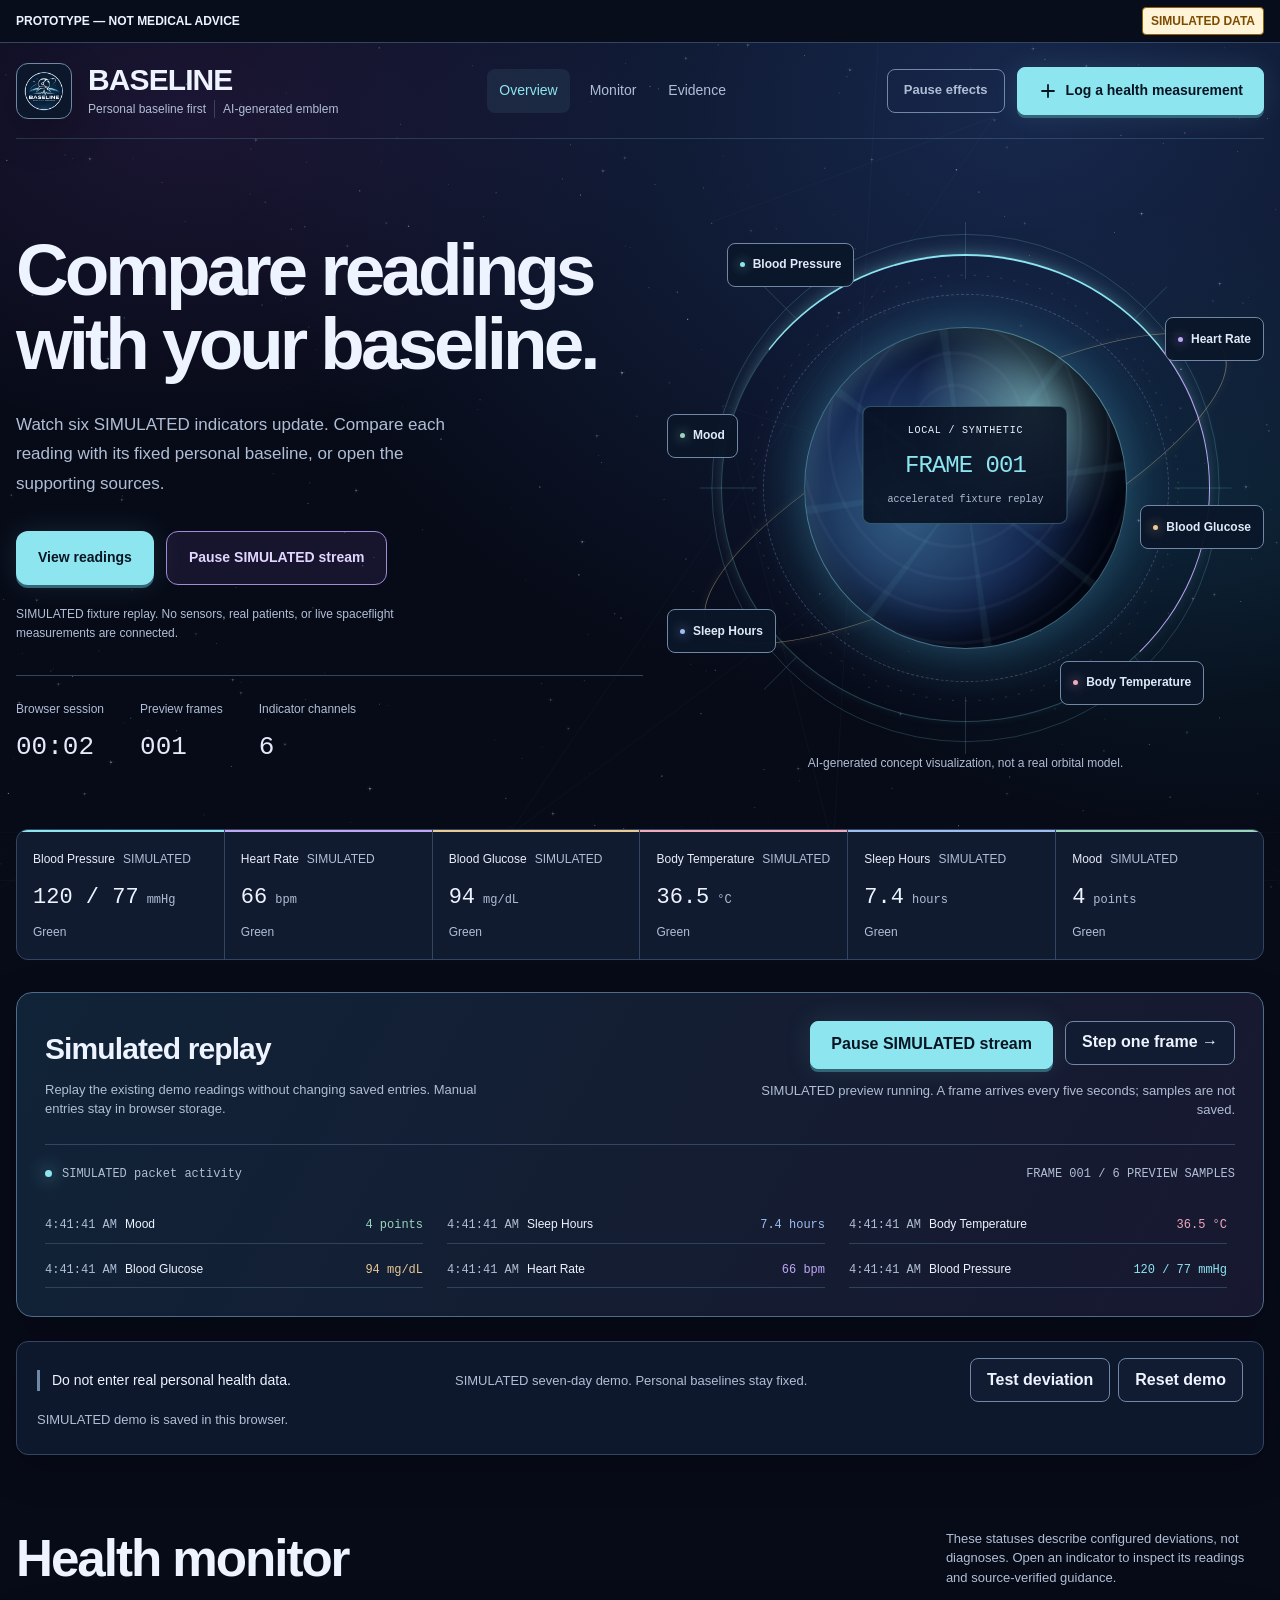
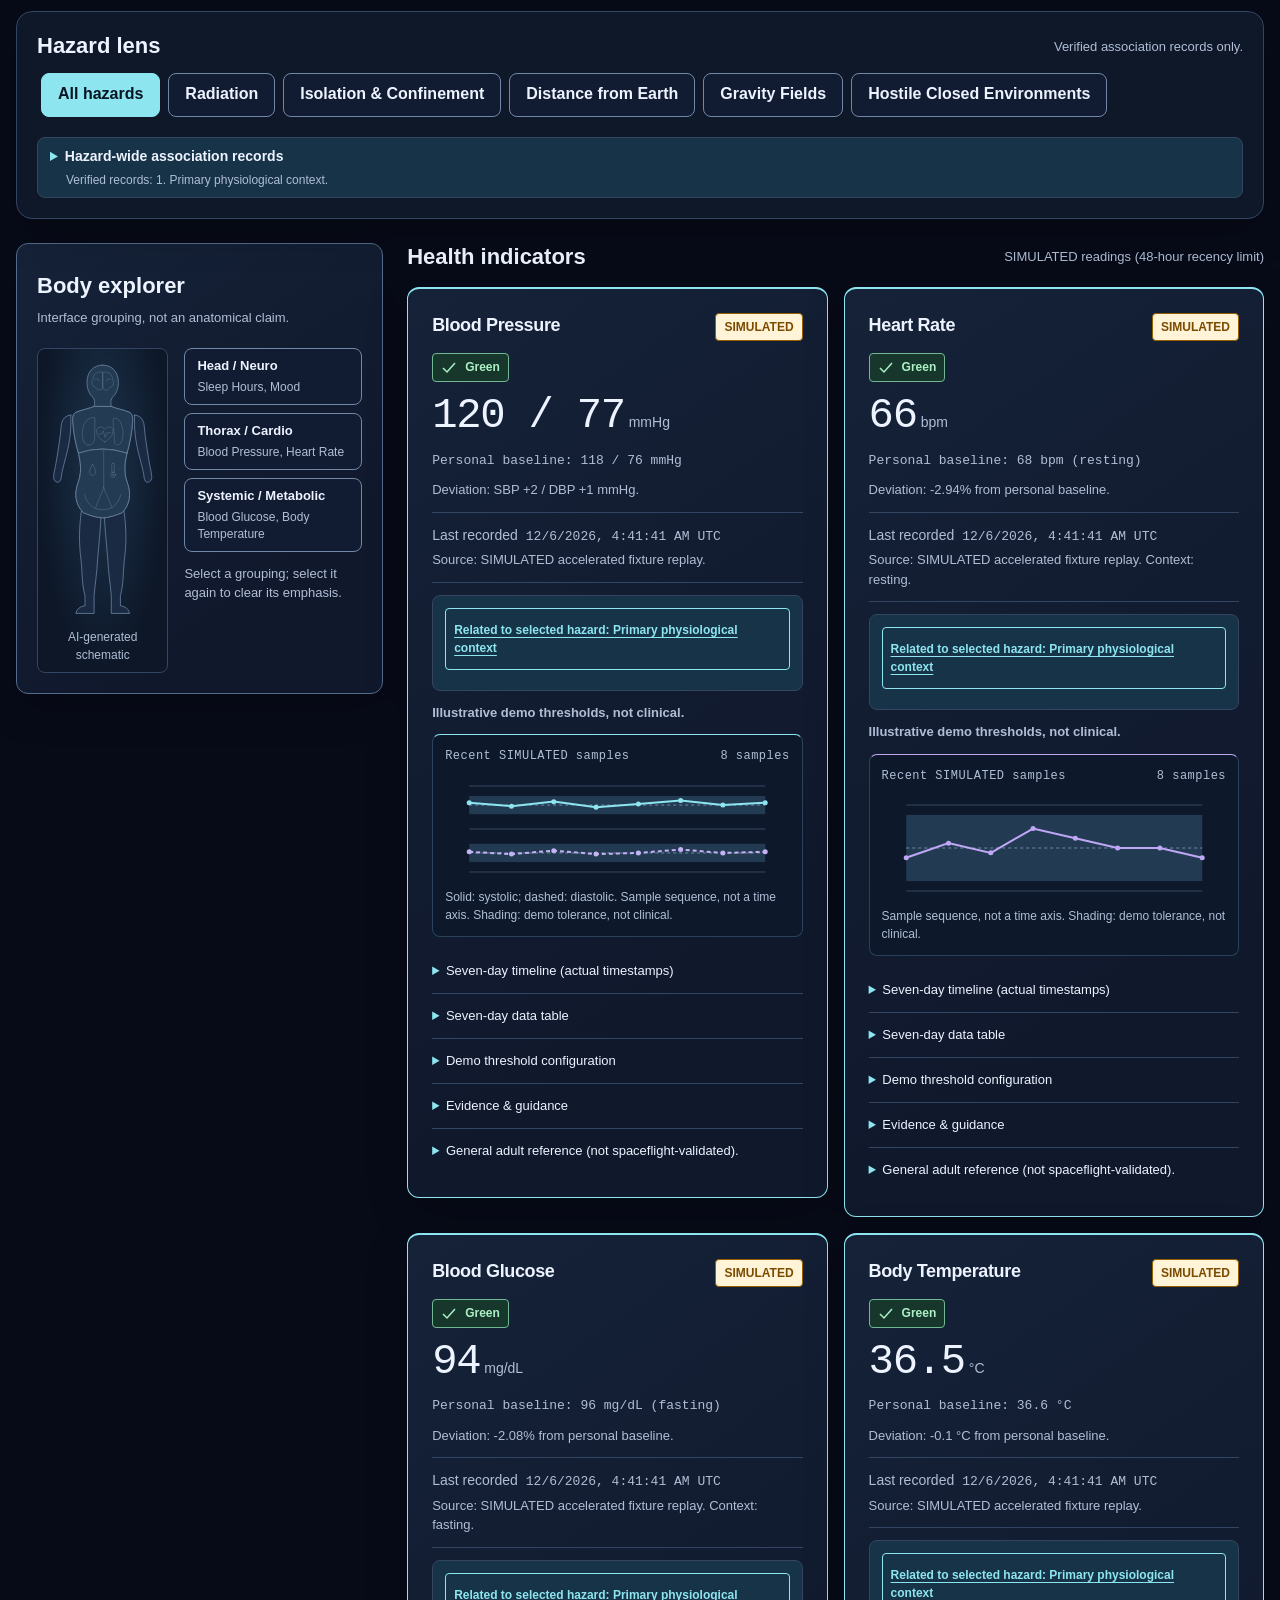
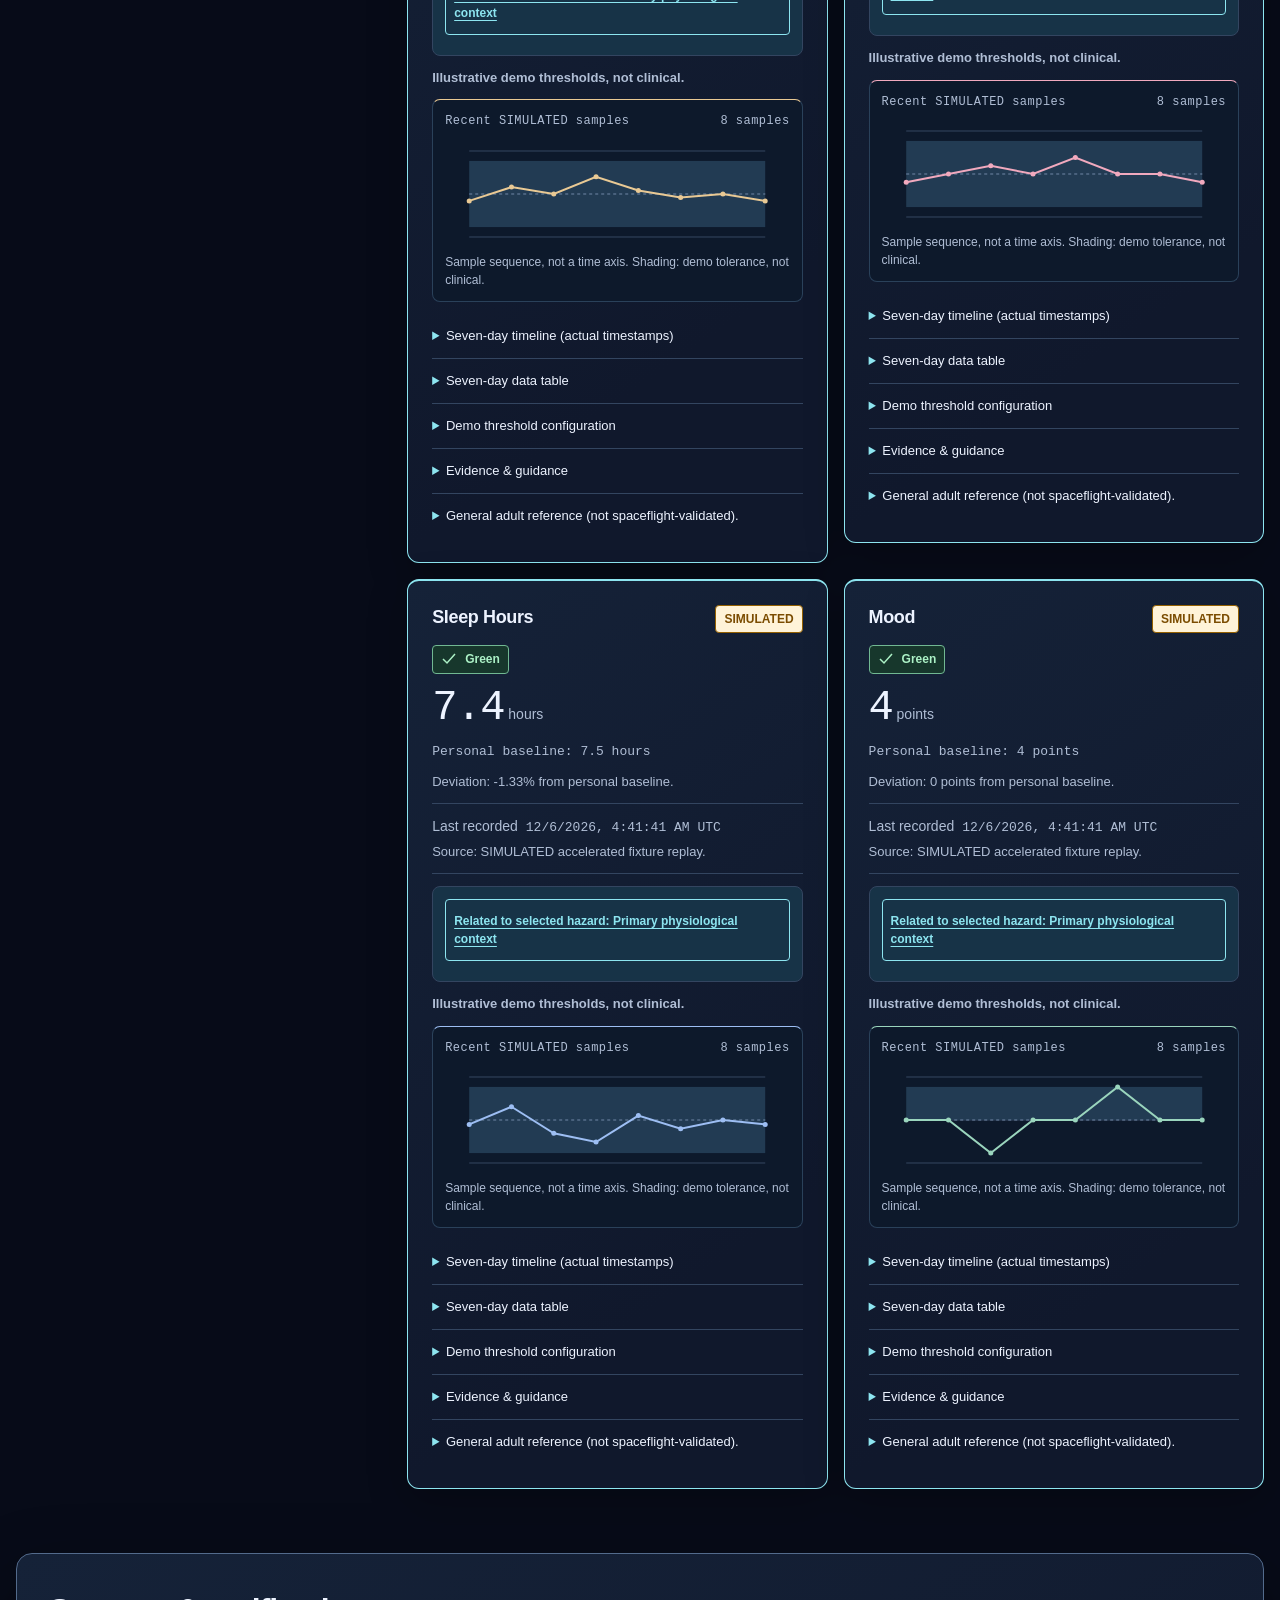
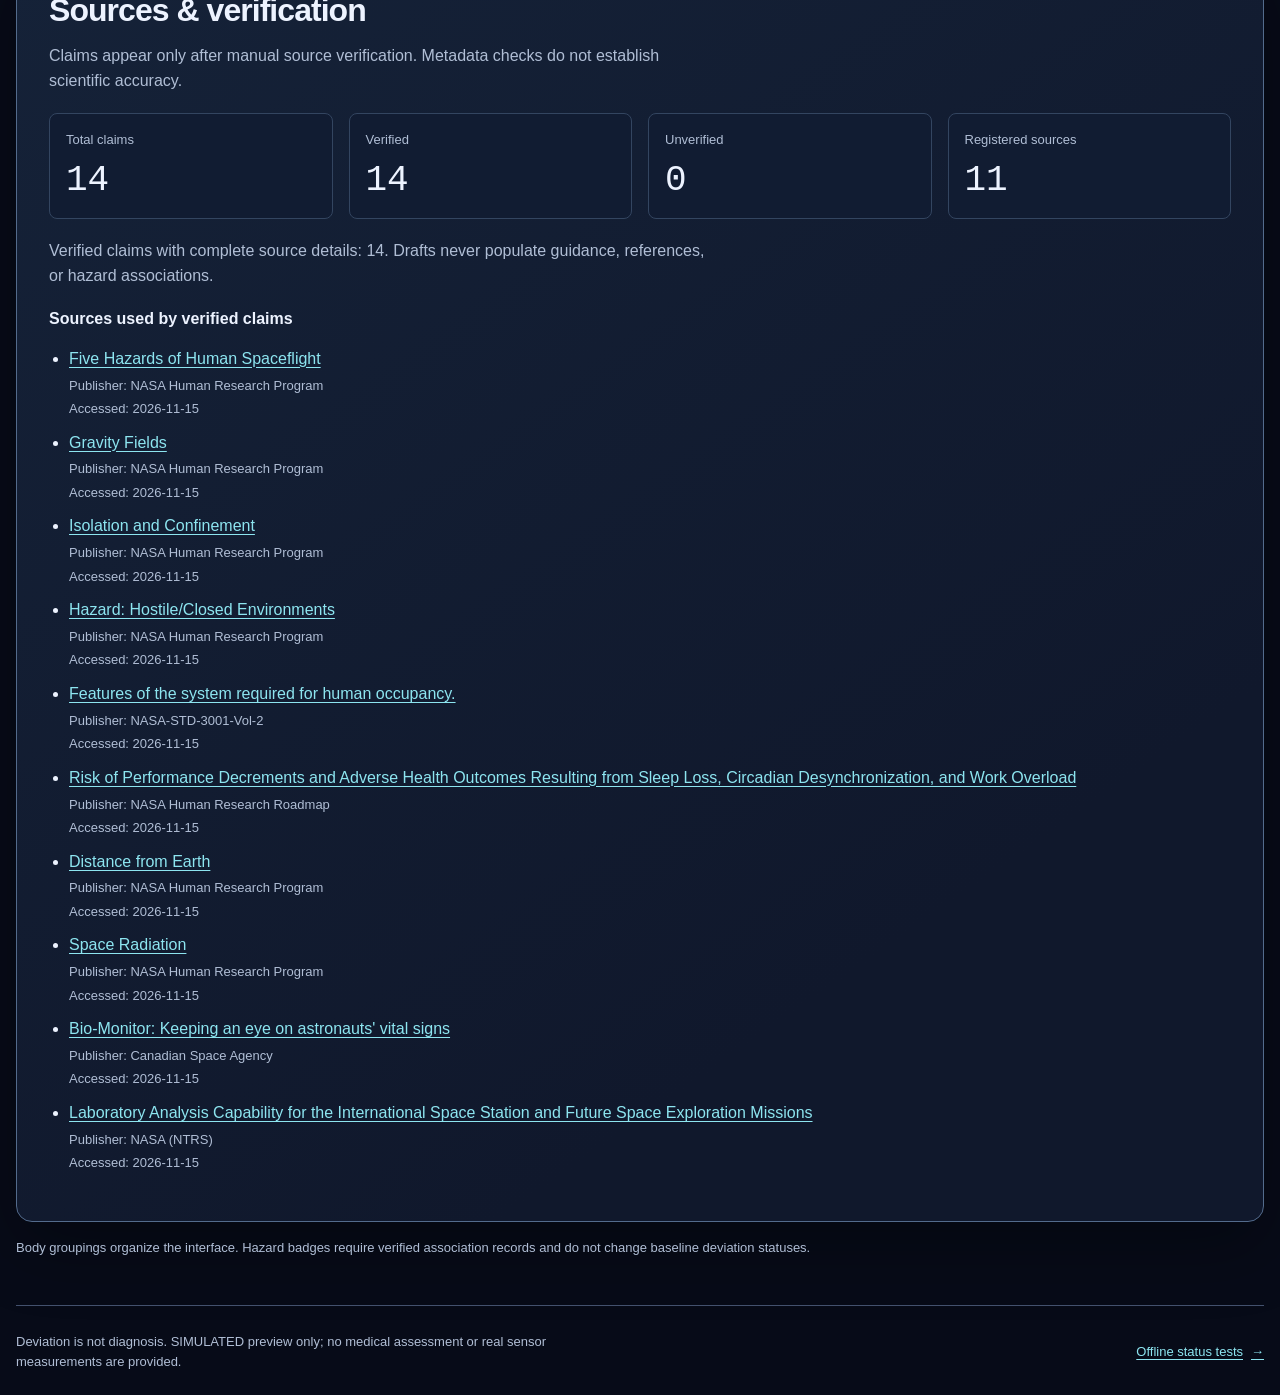
==== commit a3d73632: "implementing UI update within sources and verification" ====
--- a/index.html
+++ b/index.html
@@ -60,11 +60,10 @@
     <main id="main-content" class="page-wrap" tabindex="-1">
       <section id="mission-overview" class="mission-hero" aria-labelledby="mission-title" data-reveal>
         <div class="hero-copy">
-          <p class="eyebrow"><span class="signal-dot" aria-hidden="true"></span> BASELINE / ORBITAL OBSERVATORY</p>
-          <h2 id="mission-title" class="mission-title">Personal baseline.<br><span>Cosmic perspective.</span></h2>
-          <p class="hero-lead">Explore human signals through a space-inspired monitoring console. Watch synthetic readings arrive, trace their changes, and inspect the evidence behind the interface.</p>
+          <h2 id="mission-title" class="mission-title">Compare readings<br> with your baseline.</h2>
+          <p class="hero-lead">Watch six SIMULATED indicators update. Compare each reading with its fixed personal baseline, or open the supporting sources.</p>
           <div class="hero-actions">
-            <a class="button-primary" href="#monitor-console">Enter the monitor <span aria-hidden="true">&searr;</span></a>
+            <a class="button-primary" href="#monitor-console">View readings</a>
             <button class="button-secondary" type="button" data-stream-toggle aria-pressed="false" disabled>Start SIMULATED stream</button>
           </div>
           <p class="hero-safety">SIMULATED fixture replay. No sensors, real patients, or live spaceflight measurements are connected.</p>
@@ -96,9 +95,8 @@
 
       <section class="stream-console" aria-labelledby="stream-heading" data-reveal>
         <div class="stream-intro">
-          <p class="eyebrow">LOCAL DATA LINK / SIMULATED</p>
-          <h2 id="stream-heading">A living signal stream.</h2>
-          <p class="metadata">Accelerated replay of the existing synthetic fixtures. Preview samples are not saved; manual demo entries still use browser storage.</p>
+          <h2 id="stream-heading">Simulated replay</h2>
+          <p class="metadata">Replay the existing demo readings without changing saved entries. Manual entries stay in browser storage.</p>
         </div>
         <div class="stream-controls">
           <button class="button-primary" type="button" data-stream-toggle aria-pressed="false" disabled>Start SIMULATED stream</button>
@@ -106,14 +104,14 @@
           <p id="stream-status" class="metadata" role="status">Preview paused. Enable JavaScript to receive SIMULATED samples.</p>
         </div>
         <div class="packet-heading"><span><span class="signal-dot" aria-hidden="true"></span> SIMULATED packet activity</span><span id="stream-frame-count">FRAME 000</span></div>
-        <ol id="packet-log" class="packet-log" aria-label="Recent SIMULATED samples" aria-live="off"><li class="packet-empty">Waiting for a preview frame. No sensor connection is present.</li></ol>
+        <ol id="packet-log" class="packet-log" role="region" tabindex="0" aria-label="Recent SIMULATED samples" aria-live="off"><li class="packet-empty">Waiting for a preview frame. No sensor connection is present.</li></ol>
         <noscript>The monitoring preview requires JavaScript. No real readings are provided.</noscript>
       </section>
 
       <section class="monitor-toolbar" aria-label="SIMULATED demo controls and privacy">
         <p class="privacy-notice">Do not enter real personal health data.</p>
         <div class="demo-toolbar">
-          <p class="metadata">SIMULATED seven-day demo &middot; Fixed personal baselines</p>
+          <p class="metadata">SIMULATED seven-day demo. Personal baselines stay fixed.</p>
           <div class="demo-actions">
             <button id="test-deviation" type="button" disabled>Test deviation</button>
             <button id="reset-demo" type="button" disabled>Reset demo</button>
@@ -124,7 +122,6 @@
       </section>
 
       <section id="entry-panel" class="entry-panel" aria-labelledby="entry-heading" hidden>
-        <p class="eyebrow">SIMULATED entry</p>
         <h2 id="entry-heading">Log a health measurement</h2>
         <p>SIMULATED input only. Do not enter real personal health data.</p>
         <p id="entry-limits-note" class="metadata">Validation uses entry limits, not clinical thresholds. Values are rejected, never clamped.</p>
@@ -153,7 +150,7 @@
           </div>
           <div id="entry-errors" class="validation-summary" role="alert" hidden></div>
           <div class="form-actions">
-            <button class="button-primary" type="submit">Save Measurement</button>
+            <button class="button-primary" type="submit">Save measurement</button>
             <button id="cancel-entry" type="button">Cancel</button>
           </div>
         </form>
@@ -161,8 +158,8 @@
 
       <section id="monitor-console" class="monitor-console" aria-labelledby="monitor-title">
       <div class="console-heading" data-reveal>
-        <div><p class="eyebrow">PERSONAL BASELINE FIRST / SIMULATED</p><h2 id="monitor-title">Human signals.<br><span>Mission perspective.</span></h2></div>
-        <p class="metadata">Configured deviations, not diagnoses. Inspect each channel, its synthetic sample sequence, and the source-verified context.</p>
+        <div><h2 id="monitor-title">Health monitor</h2></div>
+        <p class="metadata">These statuses describe configured deviations, not diagnoses. Open an indicator to inspect its readings and source-verified guidance.</p>
       </div>
       <section class="hazard-bar" aria-labelledby="hazard-heading" data-reveal>
         <div class="section-heading">
@@ -200,7 +197,6 @@
 
       <div class="dashboard-grid">
         <aside class="body-panel" aria-labelledby="body-heading" data-reveal>
-          <p class="eyebrow">INTERFACE GROUPINGS</p>
           <h2 id="body-heading">Body explorer</h2>
           <p id="body-grouping-note" class="metadata">Interface grouping, not an anatomical claim.</p>
           <div class="body-explorer">
@@ -342,7 +338,6 @@
       </section>
 
       <section id="sources-verification" class="sources-panel" aria-labelledby="sources-heading" data-reveal>
-        <p class="eyebrow">Evidence briefing</p>
         <h2 id="sources-heading">Sources &amp; verification</h2>
         <p>Claims appear only after manual source verification. Metadata checks do not establish scientific accuracy.</p>
         <dl class="source-counts">
--- a/styles.css
+++ b/styles.css
@@ -81,7 +81,7 @@
   font-family: var(--font-ui);
   color: var(--text-primary);
   background: var(--bg-canvas);
-  font-size: 15px;
+  font-size: 16px;
   line-height: 1.55;
   font-variant-numeric: tabular-nums;
   scroll-padding-top: var(--compliance-height);
@@ -141,6 +141,7 @@
 a {
   color: var(--brand-primary);
   text-underline-offset: 3px;
+  transition: color var(--duration-control) var(--ease-standard);
 }
 
 a:hover {
@@ -221,15 +222,6 @@
   font-weight: 400;
   line-height: 1.5;
   color: var(--text-secondary);
-}
-
-.eyebrow {
-  color: var(--brand-primary);
-  font-size: 12px;
-  font-weight: 600;
-  line-height: 1.5;
-  letter-spacing: 0.1em;
-  text-transform: uppercase;
 }
 
 .compliance-bar {
@@ -786,11 +778,6 @@
   max-width: 75ch;
 }
 
-.sources-panel > .eyebrow {
-  margin-top: 0;
-  color: var(--brand-primary);
-}
-
 .source-counts {
   display: grid;
   grid-template-columns: repeat(4, minmax(0, 1fr));
@@ -919,10 +906,6 @@
 
 .entry-panel h2 {
   margin-top: var(--space-1);
-}
-
-.entry-panel > .eyebrow {
-  margin-top: 0;
 }
 
 .entry-panel > p {
--- a/cosmos.css
+++ b/cosmos.css
@@ -7,7 +7,7 @@
   --bg-surface: #111C32;
   --bg-surface-muted: #1A2A43;
   --bg-banner: #080D1B;
-  --bg-briefing: #F3EAD3;
+  --bg-briefing: var(--bg-surface);
   --border-strong: #7087A6;
   --border-soft: #334560;
   --text-primary: #EDF3FF;
@@ -152,6 +152,9 @@
   color: var(--text-secondary);
   font-size: 14px;
   text-decoration: none;
+  transition:
+    color var(--duration-control) var(--ease-standard),
+    background-color var(--duration-control) var(--ease-standard);
 }
 
 .site-navigation a:hover,
@@ -169,7 +172,7 @@
 }
 
 .button-quiet {
-  border-color: var(--border-soft);
+  border-color: var(--border-strong);
   background: transparent;
   color: var(--text-secondary);
   font-size: 13px;
@@ -204,7 +207,6 @@
   z-index: 2;
 }
 
-.hero-copy > .eyebrow,
 .packet-heading > span:first-child {
   display: flex;
   align-items: center;
@@ -232,14 +234,6 @@
   font-weight: 700;
   line-height: 1.02;
   letter-spacing: -0.055em;
-}
-
-.mission-title > span {
-  display: inline-block;
-  color: var(--brand-primary);
-  background: linear-gradient(110deg, #E0D5FF 5%, #8DE5F0 70%, #D5F5EC);
-  background-clip: text;
-  -webkit-text-fill-color: transparent;
 }
 
 .hero-lead {
@@ -642,10 +636,6 @@
   letter-spacing: -0.04em;
 }
 
-.console-heading h2 span {
-  color: var(--brand-primary);
-}
-
 .console-heading > p {
   max-width: 44ch;
 }
@@ -655,7 +645,8 @@
 }
 
 .body-panel,
-.indicator-card {
+.indicator-card,
+.sources-panel {
   background: linear-gradient(145deg, #152238, #10182C 75%);
   border-color: #536B8C;
 }
@@ -696,16 +687,6 @@
   letter-spacing: -0.02em;
 }
 
-.channel-index {
-  display: block;
-  margin-bottom: 8px;
-  color: var(--channel-color, #8DE5F0);
-  font-family: var(--font-data);
-  font-size: 12px;
-  font-weight: 400;
-  letter-spacing: 0.1em;
-}
-
 .reading-block {
   gap: 10px;
 }
@@ -769,7 +750,7 @@
 }
 
 .reading-provenance {
-  border-color: #334560;
+  border-color: var(--border-soft);
 }
 
 .card-details details[open] > .trend-figure {
@@ -781,22 +762,7 @@
 }
 
 .sources-panel {
-  --brand-primary: #155F7A;
-  --brand-hover: #104D64;
-  --brand-tint: #E8F2F6;
-  --bg-surface: #FFFFFF;
-  --bg-surface-muted: #E8EEF2;
-  --bg-canvas: #F3F6F8;
-  --border-strong: #7C91A2;
-  --border-soft: #D5DEE6;
-  --text-primary: #142536;
-  --text-secondary: #526577;
-  --focus-ring: #155F7A;
   margin-top: 64px;
-  color: var(--text-primary);
-  border-color: #C5BDAA;
-  border-radius: 20px 8px 20px 8px;
-  box-shadow: 0 24px 60px rgba(0, 0, 0, 0.35);
 }
 
 .sources-panel h2 {
@@ -806,11 +772,11 @@
 }
 
 .sources-panel a {
-  color: #155F7A;
+  color: var(--brand-primary);
 }
 
 .sources-panel a:hover {
-  color: #104D64;
+  color: var(--brand-hover);
 }
 
 .sources-panel .source-counts dd {
@@ -919,7 +885,6 @@
   .site-navigation { order: 0; }
   .mission-hero { padding-block: 40px 24px; }
   .mission-title { font-size: clamp(43px, 10.5vw, 62px); }
-  .hero-copy > .eyebrow { font-size: 12px; letter-spacing: 0.05em; }
   .hero-lead { font-size: 16px; line-height: 1.65; }
   .hero-actions { gap: 10px; margin-top: 24px; }
   .hero-actions > * { flex: 1 1 auto; min-height: 50px; padding-inline: 16px; font-size: 13px; }
@@ -967,7 +932,6 @@
 @media (forced-colors: active) {
   .space-background,
   .orbit-art { display: none; }
-  .mission-title > span { -webkit-text-fill-color: CanvasText; background: none; }
   .orbit-readout,
   .orbit-beacon,
   .channel-chip,
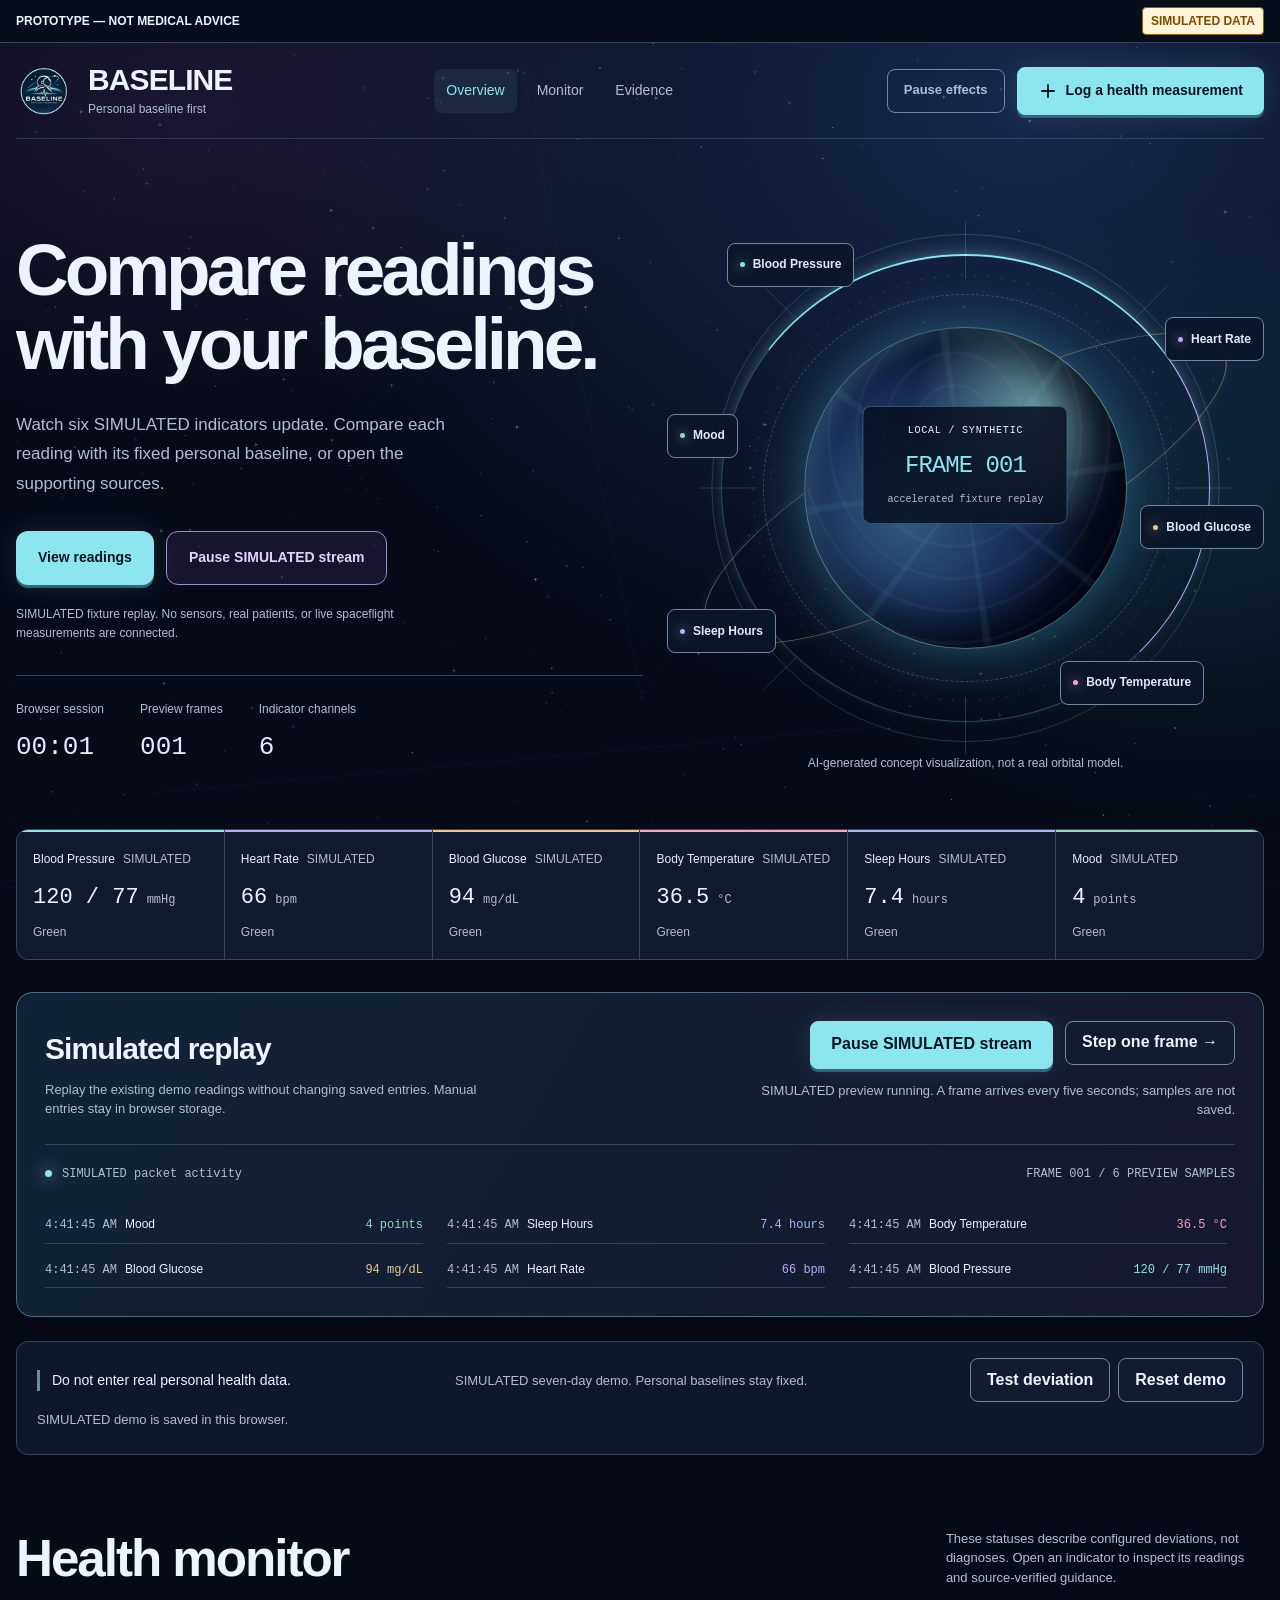
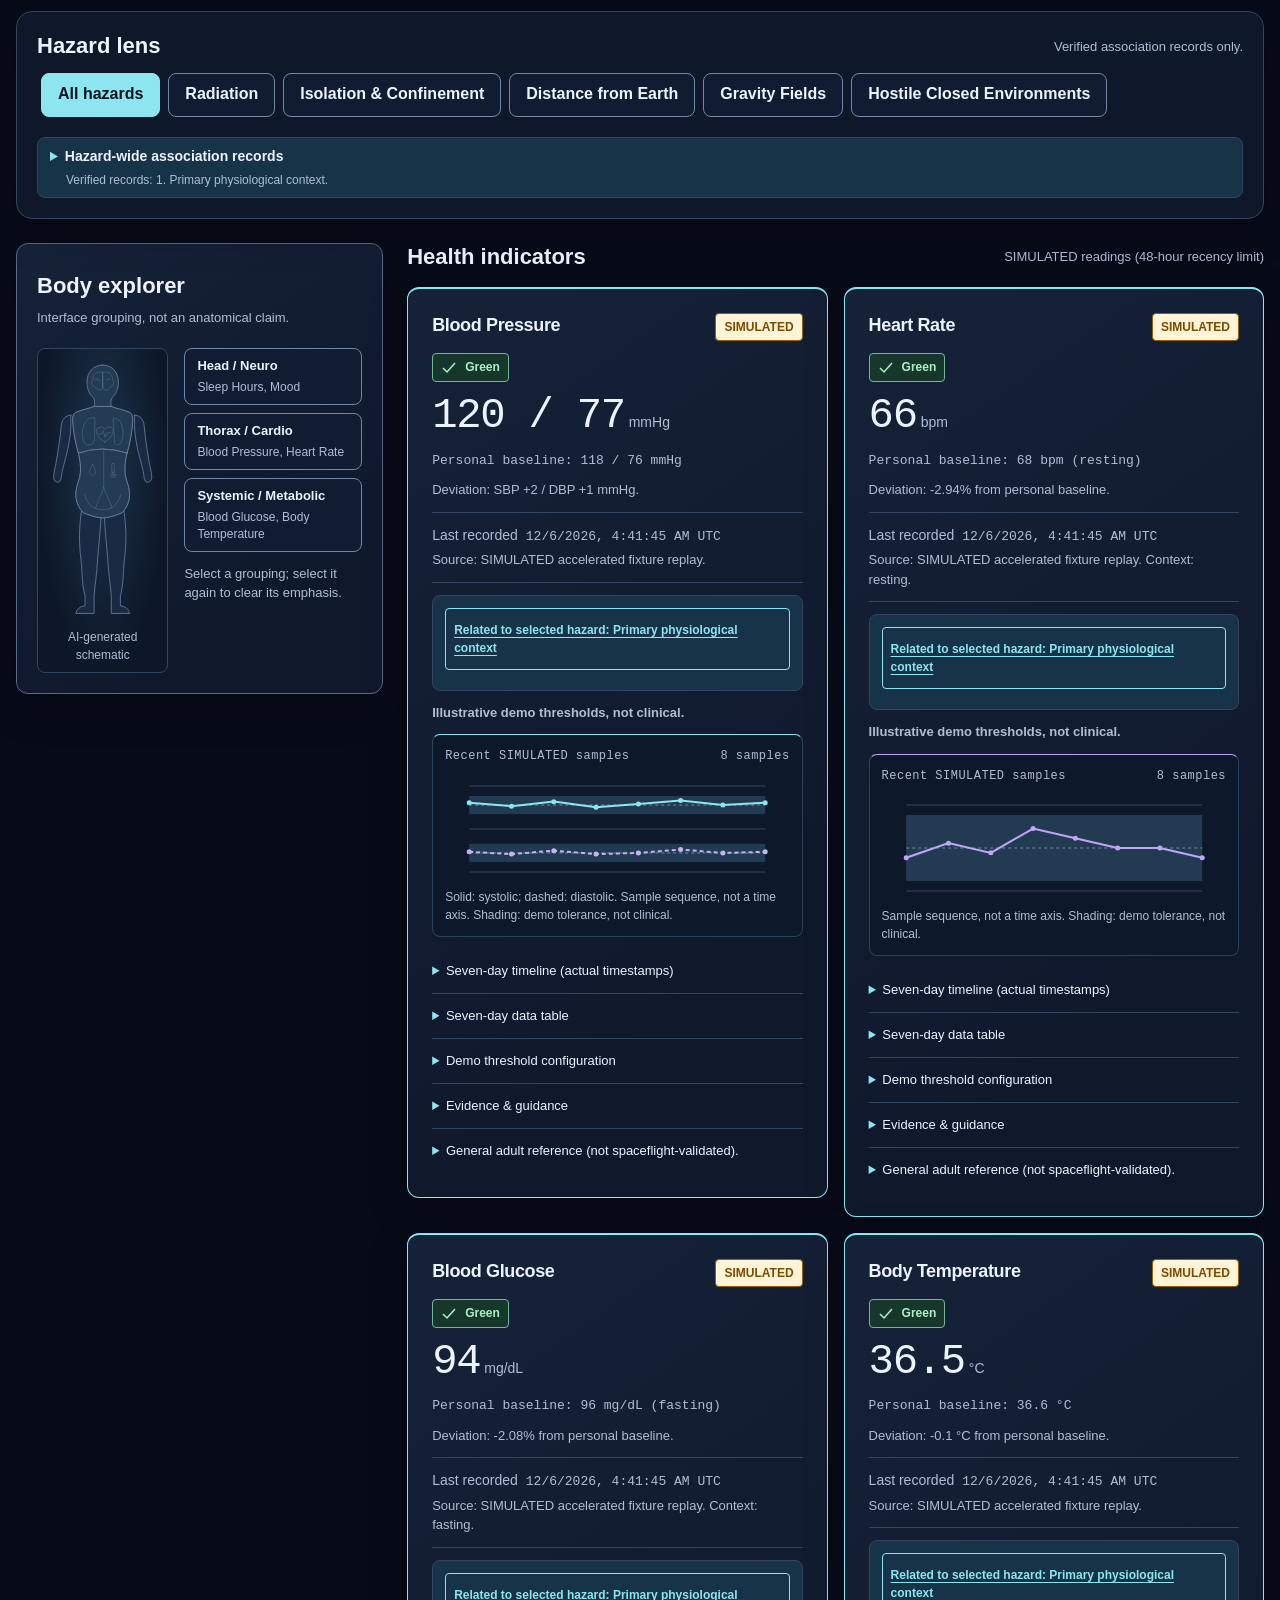
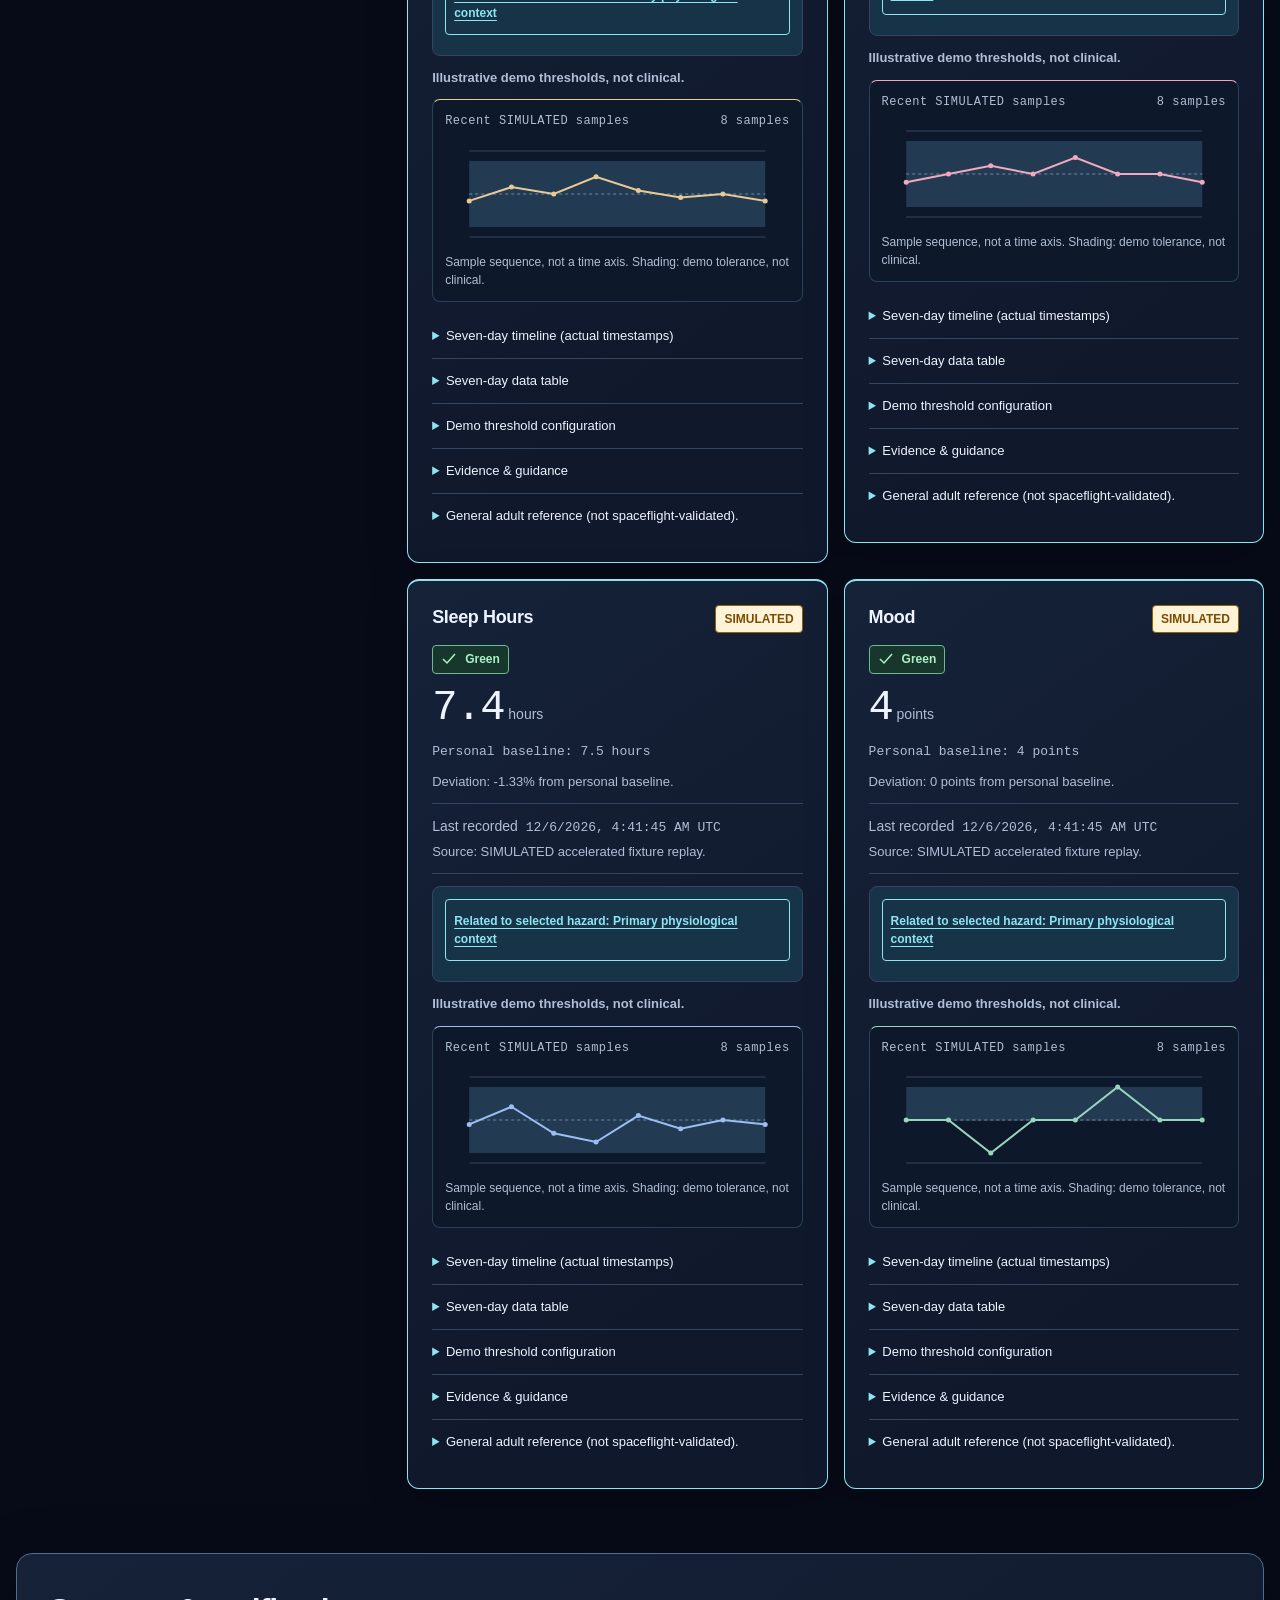
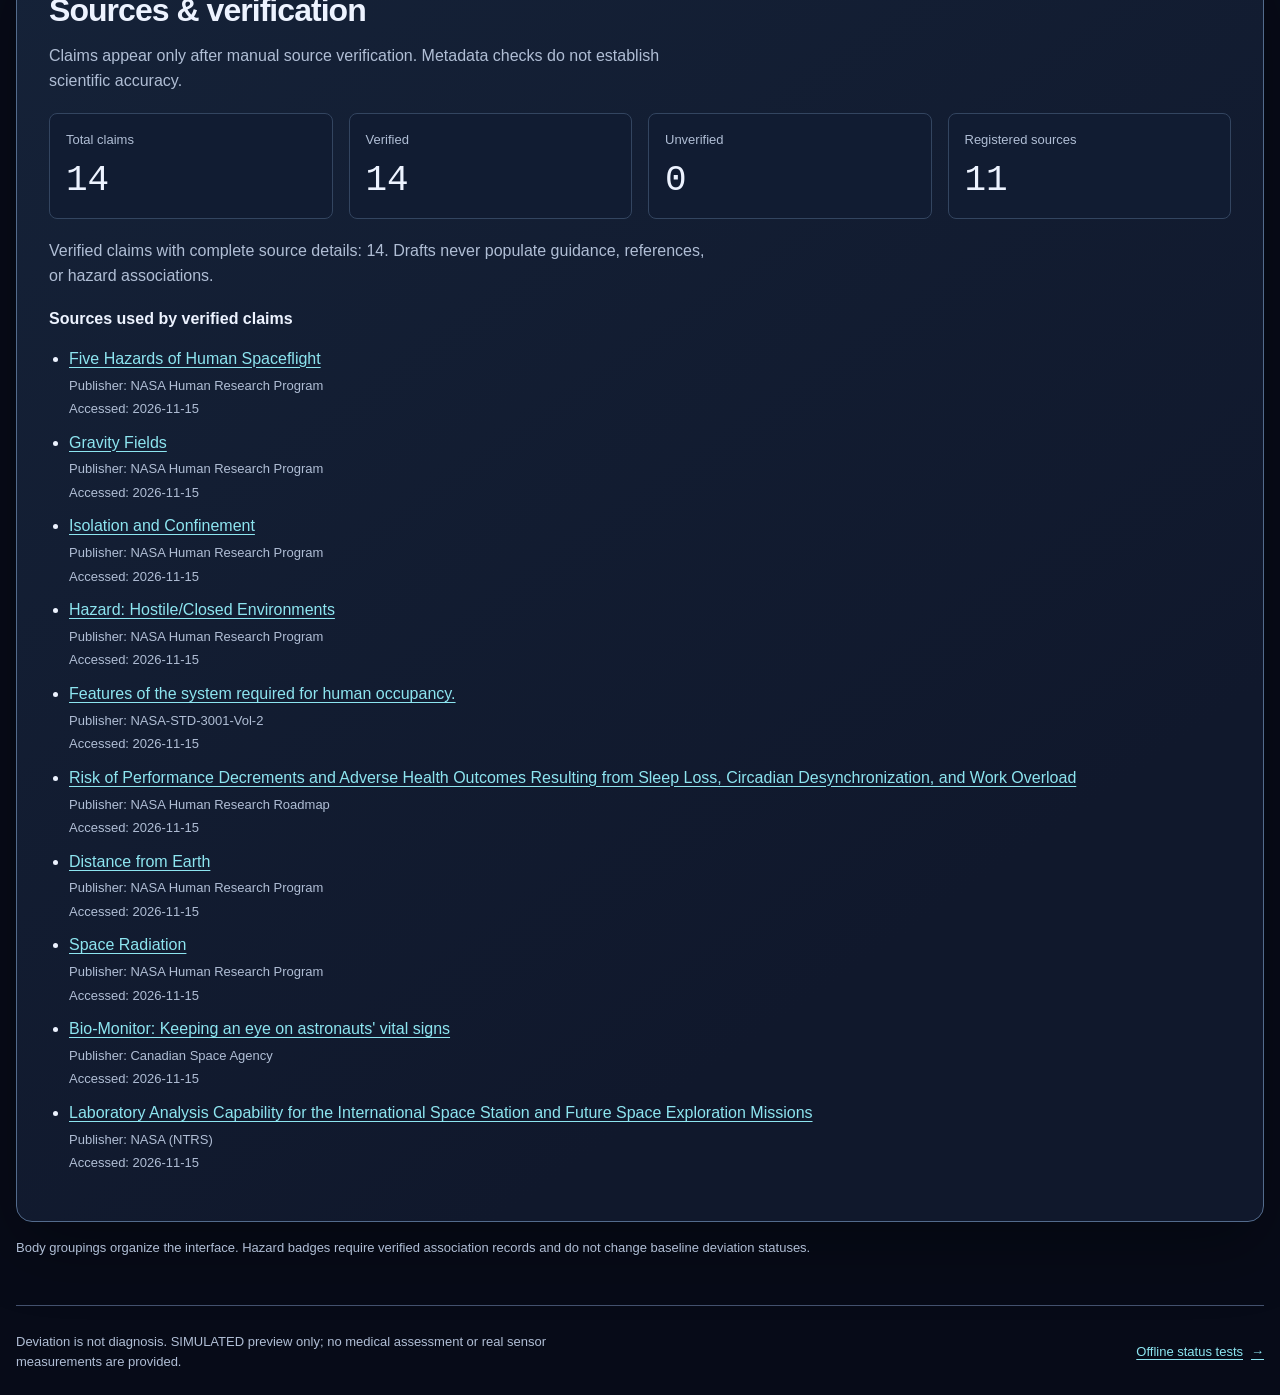
==== commit 78b229f4: "adjusting logo emblem" ====
--- a/index.html
+++ b/index.html
@@ -34,12 +34,12 @@
       <div class="brand">
         <div class="brand-logo">
           <img id="project-logo" src="assets/baseline-logo.png"
-               alt="BASELINE project emblem (AI-generated)" width="56" height="56">
+               alt="BASELINE project emblem" width="56" height="56">
           <span id="logo-placeholder" class="logo-placeholder" hidden>Emblem<br>pending</span>
         </div>
         <div class="brand-copy">
           <h1>BASELINE</h1>
-          <p class="metadata"><span>Personal baseline first</span><span>AI-generated emblem</span></p>
+          <p class="metadata">Personal baseline first</p>
         </div>
       </div>
       <nav class="site-navigation" aria-label="Primary navigation">
--- a/styles.css
+++ b/styles.css
@@ -284,11 +284,6 @@
   flex: 0 0 56px;
   width: 56px;
   height: 56px;
-  padding: var(--space-1);
-  border: 1px solid var(--border-soft);
-  border-radius: var(--radius-lg);
-  background: var(--bg-surface);
-  box-shadow: var(--shadow-surface);
 }
 
 .brand-copy {
@@ -300,6 +295,7 @@
   width: 100%;
   height: 100%;
   object-fit: contain;
+  border-radius: 50%;
 }
 
 .logo-placeholder {
--- a/cosmos.css
+++ b/cosmos.css
@@ -129,11 +129,6 @@
   letter-spacing: -0.03em;
 }
 
-.brand-logo {
-  border-color: var(--border-strong);
-  background: #0C172B;
-}
-
 .brand-copy .metadata {
   font-size: 12px;
 }
@@ -847,8 +842,6 @@
 @media (max-width: 1100px) {
   .site-header { gap: 16px; }
   .brand-copy .metadata { display: block; }
-  .brand-copy .metadata span:first-child { display: none; }
-  .brand-copy .metadata span + span { border: 0; padding: 0; }
   .site-navigation { gap: 0; }
   .header-actions { gap: 8px; }
   .header-actions .button-primary { max-width: 220px; }
